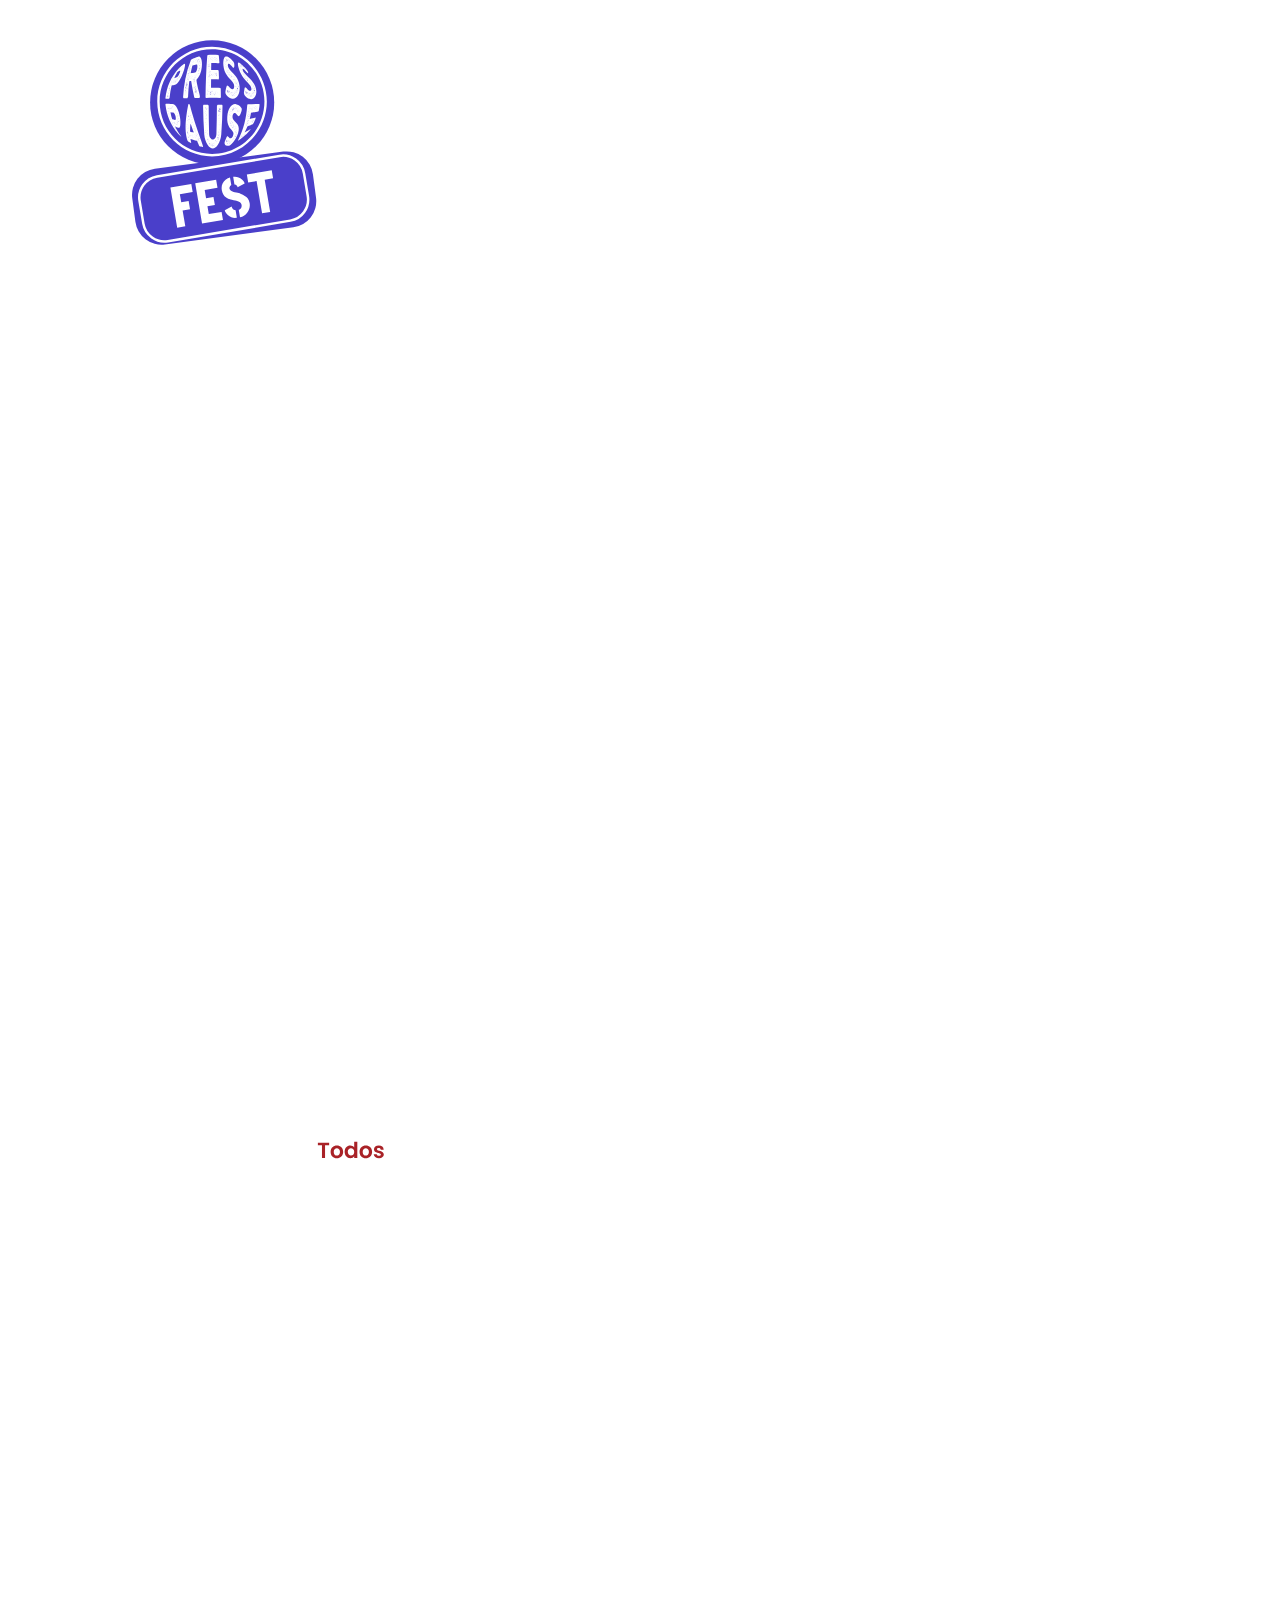
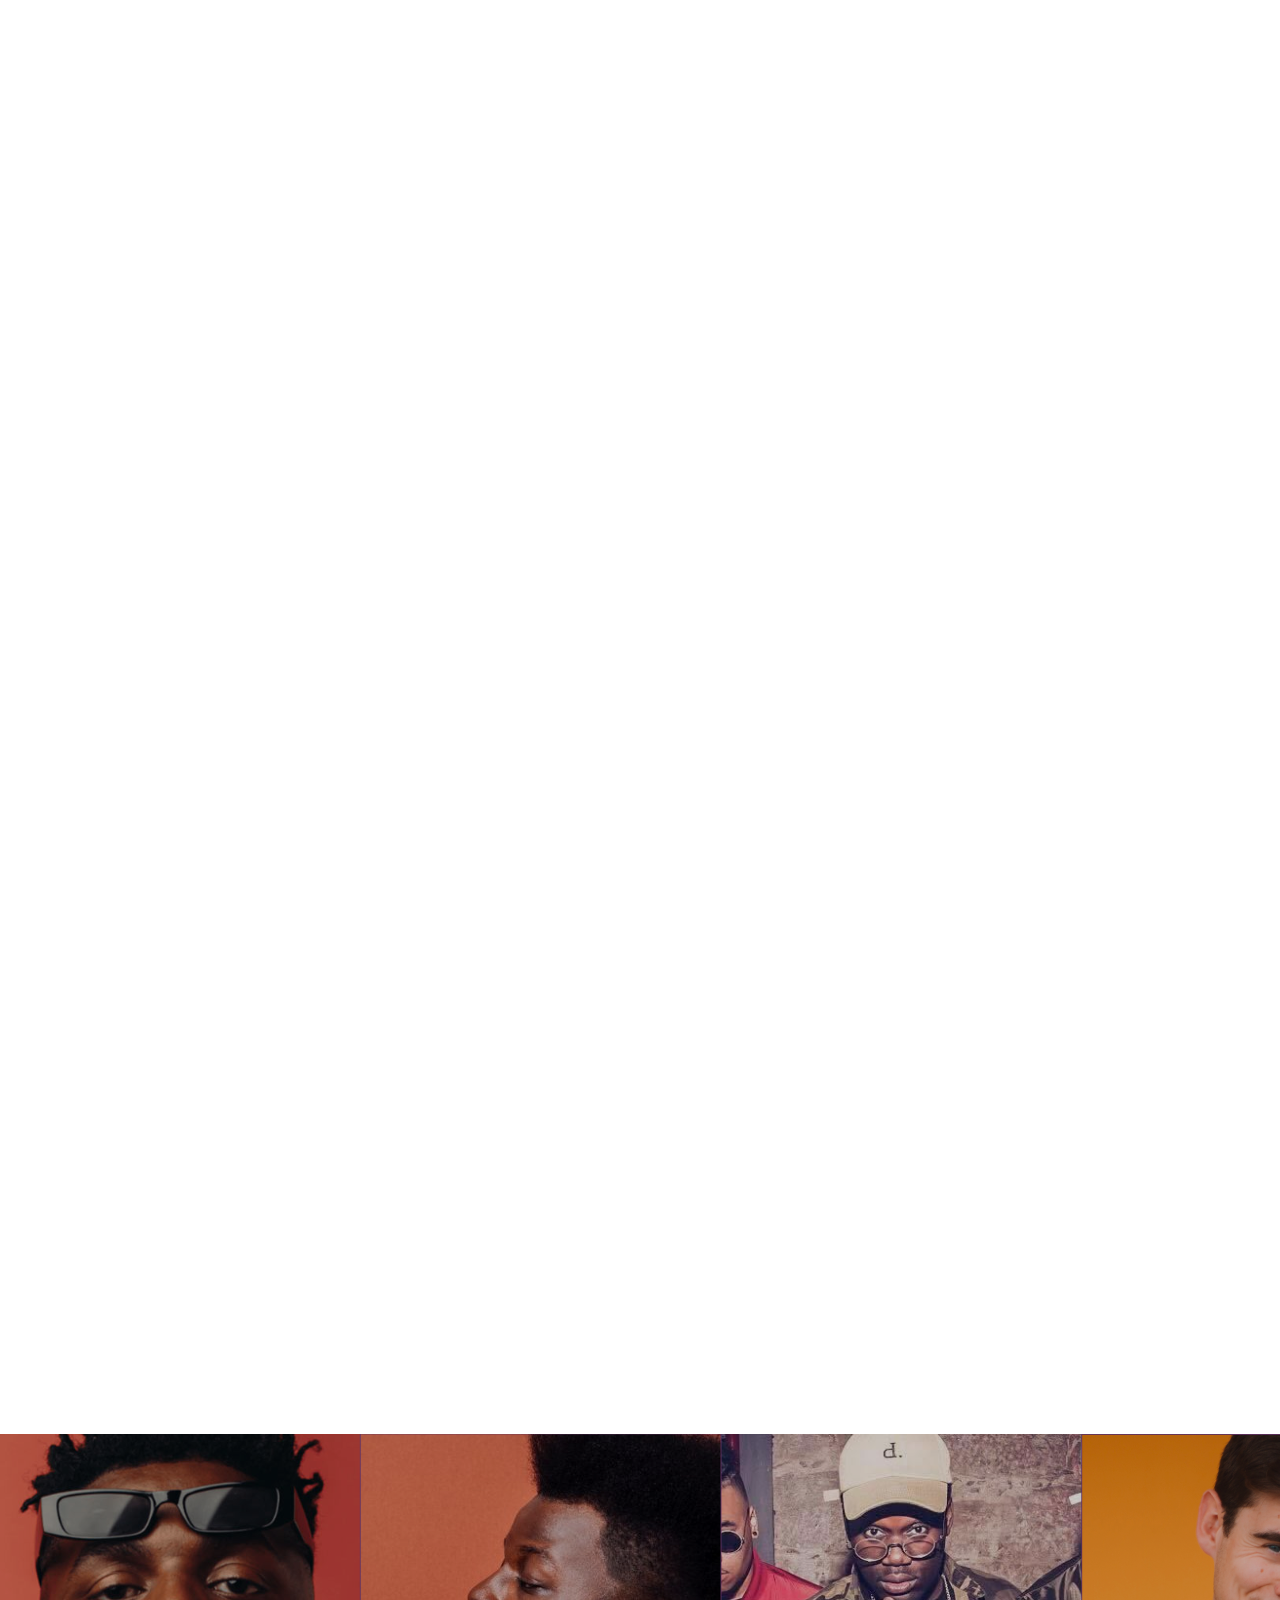
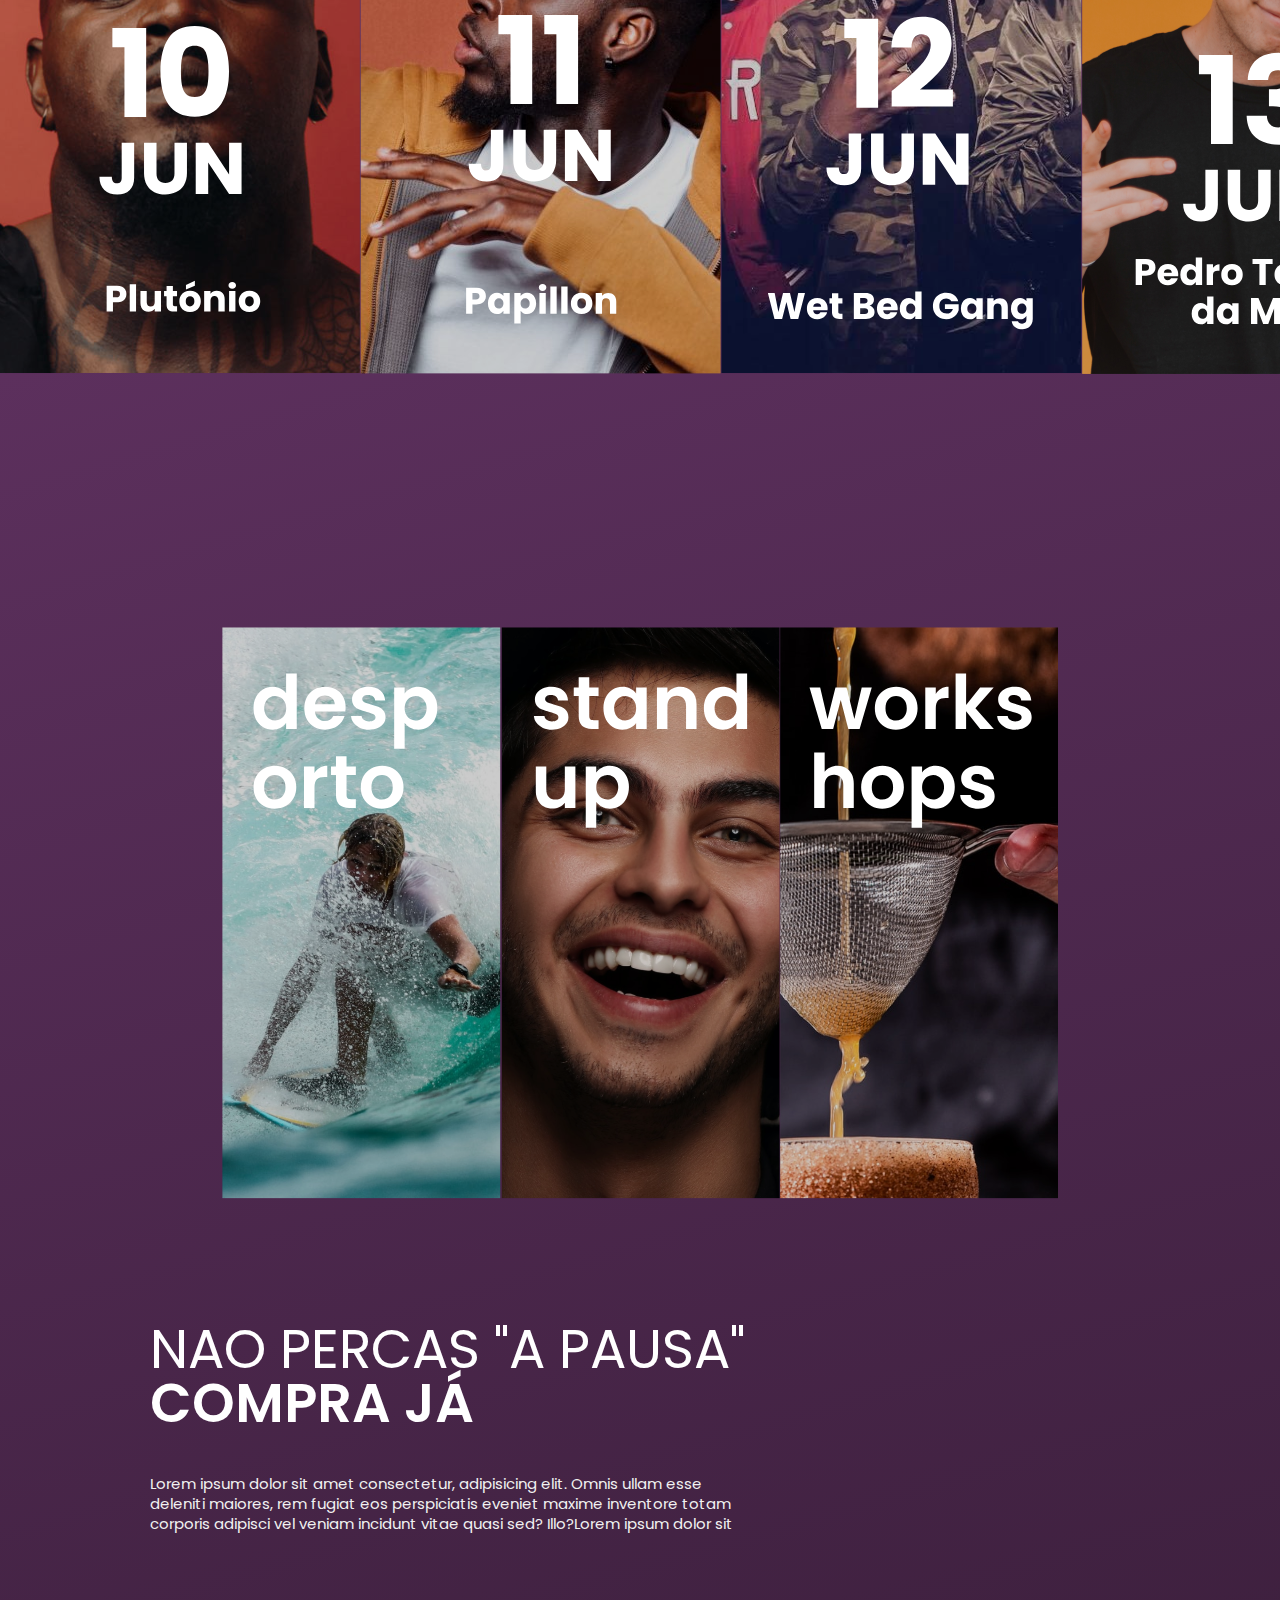
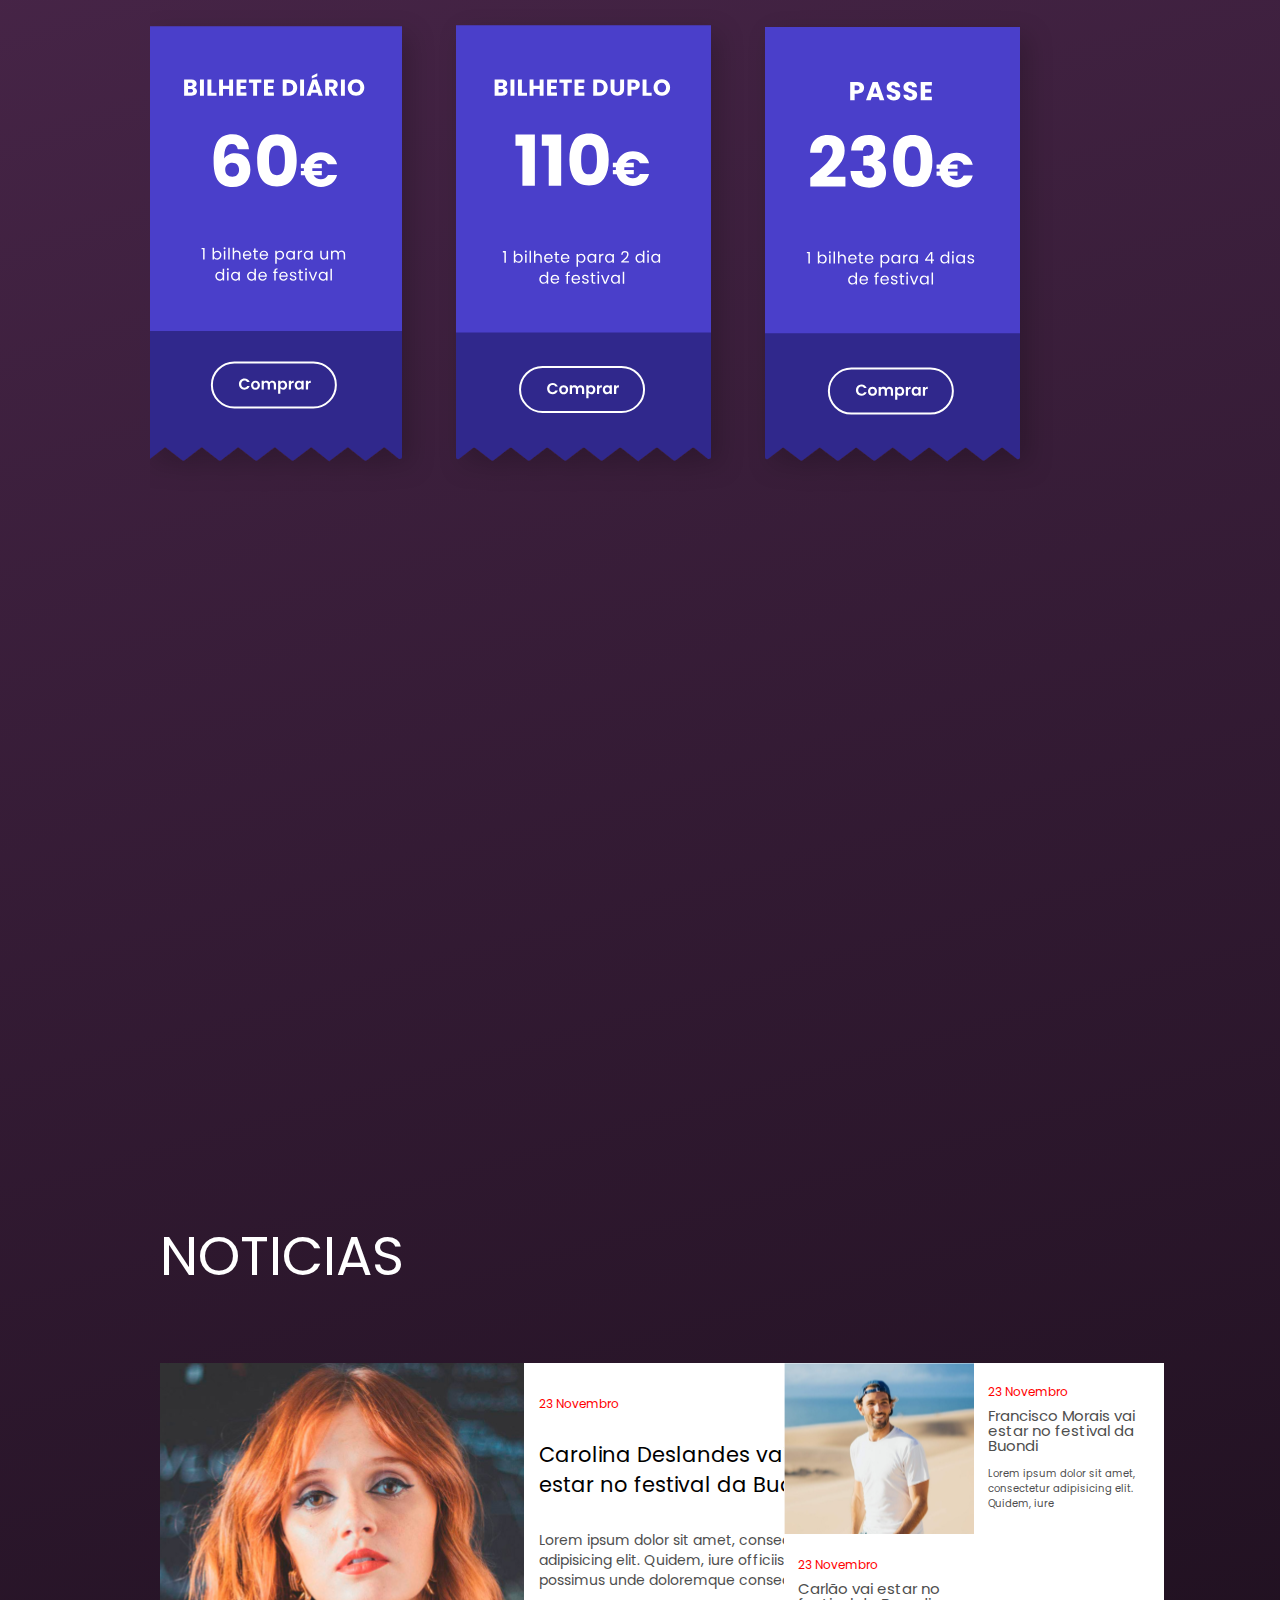
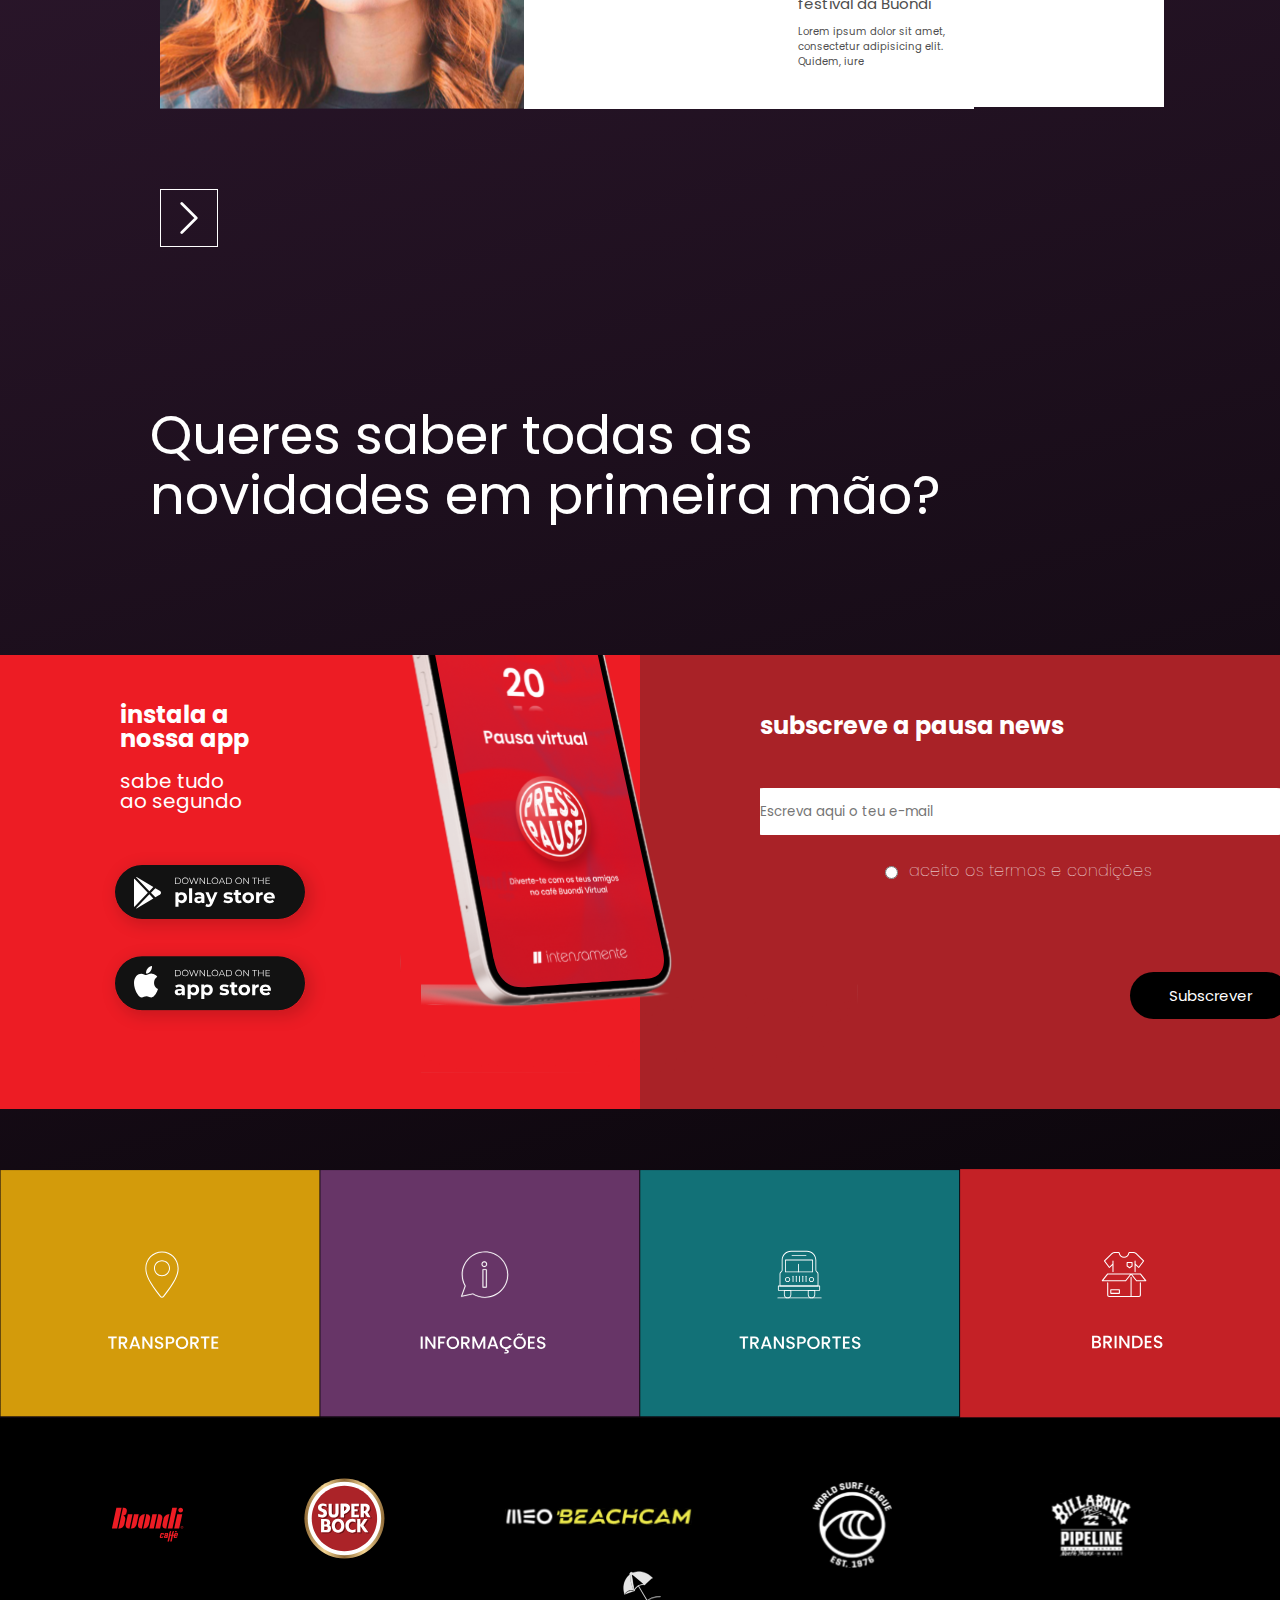
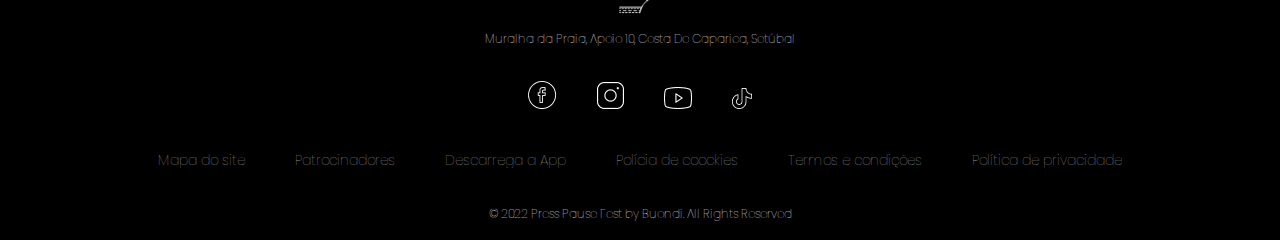
==== index.html @ 8b8517fc "teste bg espaço banner" ====
<!doctype html>
<html lang="pt">

<head>
	<meta charset="utf-8">
	<title>Buondi</title>
	<!--Generic meta-->
	<meta name="mobile-web-app-capable" content="yes">
	<meta name="viewport" content="width=device-width, initial-scale=1, initial-scale = 1.0, shrink-to-fit=no">
	<meta name="author" content="" />
	<meta name="description" content="" />
	<meta name="keywords" content="" />
	<meta name="robots" content="">
	<!--extra meta-->
	<meta name="google" content="notranslate" />
	<!--fb meta-->
	<meta property="og:title" content="" />
	<meta property="og:url" content="" />
	<meta property="og:description" content="" />
	<meta property="og:site_name" content="" />
	<meta property="og:image" content="" />
	<meta property="og:locale" content="pt_PT" />
	<meta property="og:type" content="website" />
	<!--twitter meta-->
	<meta name="twitter:card" content="">
	<meta name="twitter:url" content="">
	<meta name="twitter:title" content="">
	<meta namgulpe="twitter:description" content="">
	<meta name="twitter:image" content="">
	<!--Add to home screen icon-->
	<link href="images/system/apple-touch-icon.png" rel="apple-touch-icon" />
	<link href="images/system/apple-touch-icon-76x76.png" rel="apple-touch-icon" sizes="76x76" />
	<link href="images/system/apple-touch-icon-120x120.png" rel="apple-touch-icon" sizes="120x120" />
	<link href="images/system/apple-touch-icon-152x152.png" rel="apple-touch-icon" sizes="152x152" />
	<link href="images/system/apple-touch-icon-180x180.png" rel="apple-touch-icon" sizes="180x180" />
	<!--favicon-->
	<link rel="shortcut icon" href="/images/system/favicon.ico" />
	<link rel="icon" type="image/ico" href="/images/system/favicon.ico" />
	<!--Font-->
	<link href="https://fonts.googleapis.com/css2?family=Poppins:wght@100;400;700;900&display=swap" rel="stylesheet">
	<link rel="preconnect" href="https://fonts.googleapis.com">
	<link rel="preconnect" href="https://fonts.gstatic.com" crossorigin>
	<link href="https://fonts.googleapis.com/css2?family=Montserrat:wght@400;500&family=Nunito:wght@200;300&family=Poppins:wght@600;800&family=Reenie+Beanie&display=swap" rel="stylesheet">
	<link href="https://fonts.googleapis.com/icon?family=Material+Icons" rel="stylesheet">
	<link href="https://fonts.googleapis.com/css2?family=Material+Icons+Outlined" rel="stylesheet">

	<!--Links-->
	<link rel="stylesheet" href="https://cdn.jsdelivr.net/npm/slick-carousel@1.8.1/slick/slick.css">
	<link rel="stylesheet" href="SCSS/main.css">
</head>
<!--GA-->

<script>
	(function(i, s, o, g, r, a, m) {
		i['GoogleAnalyticsObject'] = r;
		i[r] = i[r] || function() {
			(i[r].q = i[r].q || []).push(arguments)
		}, i[r].l = 1 * new Date();
		a = s.createElement(o),
			m = s.getElementsByTagName(o)[0];
		a.async = 1;
		a.src = g;
		m.parentNode.insertBefore(a, m)
	})(window, document, 'script', 'https://www.google-analytics.com/analytics.js', 'ga');

	ga('create', 'UA-XXXXXXXX-X', 'auto');
	ga('send', 'pageview');
</script>

<body>
	<!--NAV-->
	<section class="bgHeaderLineUp">
		<nav class="menu">
			<div class="logoBuondi">
				<a href="#"><img src="/imagens/logo/logo.svg" alt=""></a>
			</div>
			<div class="menuPrincipal">
				<ul>
					<a href="#"><li>Cartaz</li></a>
					<a href="#"><li>Bilhetes</li></a>
					<a href="#"><li>Concurso</li></a>
					<a href="#"><li>Local</li></a>
					<a href="#"><li>Parceiros</li></a>
					<a href="#"><li><img src="/imagens/icons/ptIcon.svg" alt=""></li></a>
					<a href="#"><li><span class="material-icons-outlined">search</span></li></a>
				</ul>	
			</div>
			<div class="menuHamburguer">
					<a href="#" id="clicarParaAbrirMenu"><img src="/imagens/icons/menuHamburguer.svg" alt=""></a>
					<span id="abaMenuHamburguer" class="menuDisplayNone">
						<div class="listaDisplayNone">
							<ul>
								<li>Cartaz</li>
								<li>Bilhete</li>
								<li>Atividades</li>
								<li>Espaço</li>
								<li>Notícias</li>	
							</ul>
						</div>
							<div>
								<img src="/imagens/icons/ptIcon.svg" alt="">
							</div>
					</span>
			</div>

		</nav>

	<!--HERO-->
		<section class="bannerPrincipal">
			<div class="tituloEsociais">
				<div class="vertical">
					<span>
						<h1>JUNTA-TE À GRANDE PAUSA</h1>
					</span>
				</div>
				<div class="horizontal">
					<span class="sociaisHero">
						<a href="www.facebook.com"><img src="/imagens/icons/sociaisVertical/facebook.png" alt=""></a>
						<a href="www.instagram.com"><img src="/imagens/icons/sociaisVertical/instagram.png" alt=""></a>
						<a href="www.youtube.com"><img src="/imagens/icons/sociaisVertical/youtube.png" alt=""></a>
						<a href="www.tiktok.com"><img src="/imagens/icons/sociaisVertical/tiktok.png" alt=""></a>	
					</span>
					<span class="followUs">
						<p class="rotate">follow us</p>
					</span>
				</div>
			</div>
			<div class="botao">
				<span class="botaoHero">
					<a href="#" class="botaoBilhete">comprar bilhete</a>
				</span>
			</div>
			<div>
				<a href="#" class="botaoScroll"><img src="/imagens/icons/scrollHero.png" alt=""></a>
			</div>
		</section>
		

	<!--LINEUP-->

		<section class="lineUp">
			<div class="tituloLineUp">
				<h4>LINE UP</h4>
			</div>
			<div class="agendaLineUp">
				<div>
					<a href="#" class="todosMenor"><img src="/imagens/lineUp/todos.svg" alt=""></a>
					<div>
						<a href="#"><img src="/imagens/lineUp/todosMaior.svg" class="todosMaior" alt=""></a>
					</div>
				</div>
				<div class="soOsDias">
					<div>
						<a href="#" id="diaClicavel"><img src="/imagens/lineUp/dia10.svg" alt=""></a>
						<section id="idDia10" class="dia10">
							<div>
								<h4 class="tituloSobreFestival">SOBRE O FESTIVAL</h4>
								<div class="gridInfo">
									<span class="onde">
										<img src="/imagens/icons/localizacao.svg" alt="">
										<h6>ONDE</h6>
										<p>Lorem ipsum dolor sit amet consectetur adipisicing elit.</p>
									</span>
									<span class="quando">
										<img src="/imagens/icons/calendar.png" alt="">
										<h6>QUANDO</h6>
										<p>Lorem ipsum dolor sit amet consectetur adipisicing elit.</p>
									</span>
									<span class="artistas">
										<h4>25</h4>
										<h6>ARTISTAS</h6>
										<p>Lorem ipsum dolor sit amet consectetur adipisicing elit.</p>
									</span>
								</div>
							</div>
						</section>
					</div>
					<div>
						<a href="#"><img src="/imagens/lineUp/dia11.svg" alt=""></a>
					</div>
					<div>
						<a href="#"><img src="/imagens/lineUp/dia12.svg" alt=""></a>
					</div>
					<div>
						<a href="#"><img src="/imagens/lineUp/dia13.svg" alt=""></a>
					</div>
				</div>
				
				
			</div>
			<div class="listaDosArtistas">
				<div class="artistas" id="desporto">
					<h4>10 JUN - DESPORTO</h4>
					<h2>PLUTÔNIO</h2>
					<small>FREDERICO MORAIS</small>
				</div>
				<div class="artistas" id="musica">
					<h4>11 JUN - MUSICA</h4>
					<h2>PAPILLON</h2>
					<small>CARLÃO</small>
				</div>
				<div class="artistas" id="musica2">
					<h4>12 JUN - MUSICA</h4>
					<h2>WET BED GANG</h2>
					<small>DILLAZ</small>
				</div>
				<div class="artistas" id="humor">
					<h4>13 JUN - HUMOR</h4>
					<h2>PEDRO TEIXEIRA</h2>
					<H2>DA MOTA</H2>
					<small>PIRUKA</small>
				</div>
			</div>
		</section>
	</section>
	<div class="bgDoMeio">
	</div>
	<section class="bgDegrade">
	<!--CALENDARIO-->
		<section class="calendario">
			<div class="bannerDatas">
				<span><a href="#"><img src="/imagens/calendario/10.svg" alt=""></a></span>
				<span><a href="#"><img src="/imagens/calendario/11.svg" alt=""></a></span>
				<span><a href="#"><img src="/imagens/calendario/12.svg" alt=""></a></span>
				<span><a href="#"><img src="/imagens/calendario/13.svg" alt=""></a></span>
			</div>
		</section>
	<!--AGENDA-->
		<section class="agenda">
			<div class="concertos" id="aumentarDiv">
				<a href="#" class="verConcertos"><img src="/imagens/agenda/concertos.svg" alt="" onmouseover="aumenta(this)" onmouseout="diminui(this)"></a>
			</div>
			<div class="eventos" id="aumentarDiv">
				<a href="#" class="verEventos"><img src="/imagens/agenda/desporto.svg" alt="" onmouseover="aumenta(this)" onmouseout="diminui(this)"></a>
			</div>
			<div class="standUp" id="aumentarDiv">
				<a href="#" class="verStandUp"><img src="/imagens/agenda/standUp.svg" alt="" onmouseover="aumenta(this)" onmouseout="diminui(this)"></a>
			</div>
			<div class="workshops" id="aumentarDiv">
				<a href="#" class="verWorkshops"><img src="/imagens/agenda/works.svg" alt="" onmouseover="aumenta(this)" onmouseout="diminui(this)"></a>
			</div>
		</section>

	<!--VALORES-->
		<section class="valores">
			<h3>NAO PERCAS "A PAUSA"</h3>
			<h3 class="h3Bold">COMPRA JÁ</h3>
			<p>Lorem ipsum dolor sit amet consectetur, adipisicing elit. Omnis ullam esse deleniti maiores, rem fugiat eos perspiciatis eveniet maxime inventore totam corporis adipisci vel veniam incidunt vitae quasi sed? Illo?Lorem ipsum dolor sit</p>
			<div class="cartazesValores">
				<a href="#"><img src="/imagens/valores/bilhete_diario.svg" alt=""></a>
				<a href="#"><img src="/imagens/valores/bilhete_duplo.svg" alt=""></a>
				<a href="#"><img src="/imagens/valores/passe.svg" alt=""></a>
			</div>
			<div class="cartazesSlick">
				<div><a href="#"><img src="/imagens/valores/bilhete_diario.svg" alt=""></a></div>
				<div><a href="#"><img src="/imagens/valores/bilhete_duplo.svg" alt=""></a></div>
				<div><a href="#"><img src="/imagens/valores/passe.svg" alt=""></a></div>
			</div>
		</section>

	<!--ESPACO/BANNER-->
	
		<section class="bannerEspaco">
			<div class="bannerPre"></div>
			<div class="bannerCon"></div>
		</section> 


	<!--NOTICIAS-->
		<article>
			<div>
				<h3>NOTICIAS</h3>
			</div>
			<div class="artGrid">
				<span class="quadrado1"></span>
				<span class="quadrado2">
					<h5>23 Novembro</h5>
					<h4>Carolina Deslandes vai estar no festival da Buondi</h4>
					<p>Lorem ipsum dolor sit amet, consectetur adipisicing elit. Quidem, iure officiis possimus unde doloremque consequatur </p>
				</span>
				<span class="quadrado3">
					<div class="imagem"></div>
					<div class="txt">
						<h5>23 Novembro</h5>
						<h4>Francisco Morais vai estar no festival da Buondi</h4>
						<p>Lorem ipsum dolor sit amet, consectetur adipisicing elit.<br> Quidem, iure</p>
					</div>
					<div class="txt">
						<h5>23 Novembro</h5>
						<h4>Carlão vai estar no festival da Buondi</h4>
						<p>Lorem ipsum dolor sit amet, consectetur adipisicing elit.<br> Quidem, iure</p>
					</div>
					<div class="imagem2"></div>
				</span>
			</div>
			<nav class="dirEsq">
				<div>
					<a href="#"><img src="/imagens/icons/arrow.svg" alt=""></a>
				</div>
			</nav>
		</article>

	<!--NOVIDADES-->
		<section class="novidade">
			<h3>Queres saber todas as <br>novidades em primeira mão?</h3>
			<div class="bannerDuploNovidades">
				<div class="bannerIphone">
					<small>instala a<br> nossa app</small>
					<p>sabe tudo<br>ao segundo</p>
					<div class="store">
						<a href="#"><img src="/imagens/novidades/Group 94.svg" alt=""></a>
						<a href="#"><img src="/imagens/novidades/Group 95.svg" alt=""></a>
					</div>
				</div>
				<span class="imgIphone">
					<img src="/imagens/novidades/iPhone-13.svg" class="iphone" alt="">
				</span>
				<div class="bannerNewsletter">
					<h6>subscreve a pausa news</h6>
					<form action="">
						<div>
							<input type="text" class="paraEmail" placeholder="Escreva aqui o teu e-mail">
						</div>
						<div class="inputCondicoes">
							<input type="radio" id="condicoes" class="buttonAceito">
							<label for="condicoes"><small>aceito os termos e condições</small></label>
						</div>	
					</form>
					<div class="enviar">
						<a href="#" class="botaoEnviar">Subscrever</a>
					</div>
				</div>
			</div>
		</section>

	<!--BANNER COLORIDO-->
		<section class="bannerColorido">
			<div>
				<img src="/imagens/bannerColorido/Group 3234.svg" alt=""></img>
				<img src="/imagens/bannerColorido/Group 3235.svg" alt=""></img>
				<img src="/imagens/bannerColorido/Group 3236.svg" alt=""></img>
				<img src="/imagens/bannerColorido/Group 3237.svg" alt=""></img>
			</div>
		</section>
	
	<!--FOTTER-->
		<footer>
			<div class="footerGrid">
				<div class="patrocinadores">
					<img src="/imagens/patrocinios/patrocinadores.svg" alt="">
				</div>
				<div class="costaDeCaparica">
					<img src="/imagens/patrocinios/guardaSol.svg" alt="">
				</div>
				<div class="endPraia">
					<p>Muralha da Praia, Apoio 10, Costa De Caparica, Setúbal</p>
				</div>
				<div class="sociaisFooter">
					<a href="www.facebook.com"><img src="/imagens/icons/sociaisVertical/facebook.png" alt=""></a>
					<a href="www.instagram.com"><img src="/imagens/icons/sociaisVertical/instagram.png" alt=""></a>
					<a href="www.youtube.com"><img src="/imagens/icons/sociaisVertical/youtube.png" alt=""></a>
					<a href="www.tiktok.com"><img src="/imagens/icons/sociaisVertical/tiktok.png" alt=""></a>	
				</div>
				<div class="listaFooter">
					<nav>
						<ul>
							<a href="#"><li>Mapa do site</li></a>
							<a href="#"><li>Patrocinadores</li></a>
							<a href="#"><li>Descarrega a App</li></a>
							<a href="#"><li>Polícia de coockies</li></a>
							<a href="#"><li>Termos e condições</li></a>
							<a href="#"><li>Política de privacidade</li></a>
						</ul>
					</nav>
				</div>
			</div>
			<p>© 2022 Press Pause Fest by Buondi. All Rights Reserved</p>
		</footer>
	</section>
<script src="jQuery/jquery-3.6.0.js"></script>
<script src="https://cdn.jsdelivr.net/npm/slick-carousel@1.8.1/slick/slick.min.js"></script>
<script src="main.js"></script>
</body>

</html>
---- SCSS/main.css ----
@charset "UTF-8";
/* http://meyerweb.com/eric/tools/css/reset/ 
   v2.0 | 20110126
   License: none (public domain)
*/
html, body, div, span, applet, object, iframe,
h1, h2, h3, h4, h5, h6, p, blockquote, pre,
a, abbr, acronym, address, big, cite, code,
del, dfn, em, img, ins, kbd, q, s, samp,
small, strike, strong, sub, sup, tt, var,
b, u, i, center,
dl, dt, dd, ol, ul, li,
fieldset, form, label, legend,
table, caption, tbody, tfoot, thead, tr, th, td,
article, aside, canvas, details, embed,
figure, figcaption, footer, header, hgroup,
menu, nav, output, ruby, section, summary,
time, mark, audio, video {
  margin: 0;
  padding: 0;
  border: 0;
  font-size: 100%;
  font: inherit;
  vertical-align: baseline;
}

/* HTML5 display-role reset for older browsers */
article, aside, details, figcaption, figure,
footer, header, hgroup, menu, nav, section {
  display: block;
}

body {
  line-height: 1;
}

ol, ul {
  list-style: none;
}

blockquote, q {
  quotes: none;
}

blockquote:before, blockquote:after,
q:before, q:after {
  content: '';
  content: none;
}

table {
  border-collapse: collapse;
  border-spacing: 0;
}

input {
  padding: 0;
}

.bgDegrade {
  background: #663567;
  background: linear-gradient(164deg, #663567 0%, black 100%);
  overflow: hidden;
}

.bgHeaderLineUp {
  background-image: url(/imagens/BG/bgPrincipal.svg);
  background-position: center;
  background-size: cover;
  background-attachment: fixed;
  position: relative;
}

@media screen and (max-width: 400px) {
  .bgHeaderLineUp {
    background-size: cover;
    background-repeat: no-repeat;
    background-position: center;
    overflow: auto;
  }
}

/*
.bgDoMeio{
    height: 100px;
    background: rgb(102,53,103);
    background: linear-gradient(0deg, rgb(103, 53, 104) 1%, rgb(204, 46, 52) 94%);
    margin-top: -15px;
    
    
}
*/
.menu {
  display: -webkit-box;
  display: -ms-flexbox;
  display: flex;
  -webkit-box-pack: justify;
      -ms-flex-pack: justify;
          justify-content: space-between;
  padding: 40px 120px 40px 120px;
  max-width: 100%;
  height: 100%;
  overflow: hidden;
}

@media screen and (max-width: 400px) {
  .menu {
    overflow: hidden;
    display: -ms-grid;
    display: grid;
    -ms-grid-columns: 1fr 1fr;
        grid-template-columns: 1fr 1fr;
    padding: 32px 0 0 24px;
    grid-gap: 160px;
  }
}

@media screen and (max-width: 400px) {
  .menu .logoBuondi a img {
    width: 75%;
  }
}

.menu .menuPrincipal {
  display: -webkit-box;
  display: -ms-flexbox;
  display: flex;
  -webkit-box-align: stretch;
      -ms-flex-align: stretch;
          align-items: stretch;
  overflow: hidden;
}

@media screen and (max-width: 400px) {
  .menu .menuPrincipal {
    display: none;
    overflow: hidden;
  }
}

.menu .menuPrincipal ul {
  display: -webkit-box;
  display: -ms-flexbox;
  display: flex;
  -webkit-box-align: center;
      -ms-flex-align: center;
          align-items: center;
  height: 50px;
  gap: 40px;
  margin-left: 20px;
  overflow: hidden;
}

.menu .menuPrincipal ul a {
  text-decoration: none;
}

.menu .menuPrincipal ul a img {
  width: 44.57px;
  height: 44.57px;
}

.menu .menuPrincipal ul a li {
  font-family: "Poppins", sans-serif;
  font-weight: 600;
  font-size: 17px;
  letter-spacing: 02px;
  color: white;
  list-style: none;
}

.menu .menuPrincipal span {
  color: white;
  width: 25.68px;
  height: 25.68px;
  vertical-align: middle;
}

@media screen and (max-width: 400px) {
  .menu .menuHamburguer {
    display: block;
    overflow: hidden;
  }
}

@media screen and (min-width: 401px) {
  .menu .menuHamburguer {
    display: none;
  }
}

.menu .menuHamburguer .menuDisplayNone {
  display: none;
  width: 375px;
  height: 697px;
  overflow: hidden;
}

.listaDisplayNone {
  overflow: hidden;
  font-size: 20px;
  color: white;
  font-family: "Poppins", sans-serif;
  line-height: 30px;
}

.listaDisplayNone ul {
  display: -webkit-box;
  display: -ms-flexbox;
  display: flex;
  -ms-flex-wrap: wrap;
      flex-wrap: wrap;
}

.listaDisplayNone div div img {
  padding: 20px;
}

.bannerPrincipal .tituloEsociais {
  max-width: 100%;
  height: 100%;
  display: -ms-grid;
  display: grid;
  -ms-grid-columns: 95% 3%;
      grid-template-columns: 95% 3%;
  place-items: center;
  overflow: hidden;
}

@media screen and (max-width: 400px) {
  .bannerPrincipal .tituloEsociais {
    display: -webkit-box;
    display: -ms-flexbox;
    display: flex;
    -webkit-box-pack: start;
        -ms-flex-pack: start;
            justify-content: flex-start;
    -webkit-box-align: center;
        -ms-flex-align: center;
            align-items: center;
    width: 100%;
  }
}

.bannerPrincipal .tituloEsociais .vertical {
  margin: 80px 310px 0px 160px;
  max-width: 100%;
}

@media screen and (max-width: 400px) {
  .bannerPrincipal .tituloEsociais .vertical {
    max-width: 100%;
    margin: 40px 40px 40px 40px;
  }
}

.bannerPrincipal .tituloEsociais .vertical span {
  width: 100%;
  margin: auto;
}

.bannerPrincipal .tituloEsociais .vertical span h1 {
  font-size: 87px;
  font-family: "Poppins", sans-serif;
  font-weight: 800;
  line-height: 139px;
  color: #ffffff;
  margin-top: 38px;
}

@media screen and (max-width: 400px) {
  .bannerPrincipal .tituloEsociais .vertical span h1 {
    font-size: 48px;
    text-align: center;
    line-height: 60px;
  }
}

.bannerPrincipal .tituloEsociais .horizontal {
  display: -webkit-box;
  display: -ms-flexbox;
  display: flex;
  -ms-flex-wrap: wrap;
      flex-wrap: wrap;
}

@media screen and (max-width: 400px) {
  .bannerPrincipal .tituloEsociais .horizontal {
    display: none;
  }
}

.bannerPrincipal .tituloEsociais .horizontal .sociaisHero a img {
  padding-bottom: 20px;
}

.bannerPrincipal .tituloEsociais .followUs {
  max-width: 100%;
}

.bannerPrincipal .tituloEsociais .followUs .rotate {
  -webkit-transform: rotate(-90deg);
          transform: rotate(-90deg);
  font-family: "Poppins", sans-serif;
  color: white;
  font-size: 15px;
  line-height: 20px;
}

.botao {
  display: -webkit-box;
  display: -ms-flexbox;
  display: flex;
  -ms-flex-wrap: nowrap;
      flex-wrap: nowrap;
  -webkit-box-pack: center;
      -ms-flex-pack: center;
          justify-content: center;
}

.botao .botaoBilhete {
  display: -ms-grid;
  display: grid;
  place-items: center;
  width: 228px;
  height: 47px;
  border-radius: 41px;
  font-family: "Poppins", sans-serif;
  font-weight: medium;
  line-height: 15px;
  border: 2px solid #ffffff;
  text-decoration: none;
  color: #ffffff;
  margin-bottom: 70px;
}

.botaoScroll {
  display: -ms-grid;
  display: grid;
  place-items: center;
  margin-bottom: 100px;
}

.lineUp {
  height: 100%;
  width: 100%;
  display: -ms-grid;
  display: grid;
  place-items: center;
  overflow: hidden;
  margin-bottom: 150px;
}

@media screen and (max-width: 400px) {
  .lineUp {
    width: 100%;
    display: -ms-grid;
    display: grid;
    -ms-grid-columns: 1fr;
        grid-template-columns: 1fr;
    place-items: center;
    overflow: hidden;
  }
}

.lineUp .tituloLineUp {
  height: 100%;
}

.lineUp .tituloLineUp h4 {
  font-size: 42px;
  font-family: "Poppins", sans-serif;
  line-height: 50%;
  color: #ffffff;
  padding: 40px;
}

@media screen and (max-width: 400px) {
  .lineUp .tituloLineUp h4 {
    font-size: 42px;
  }
}

.lineUp .agendaLineUp {
  display: -webkit-box;
  display: -ms-flexbox;
  display: flex;
  gap: 26px;
  text-align: center;
}

@media screen and (max-width: 400px) {
  .lineUp .agendaLineUp {
    display: -ms-grid;
    display: grid;
    -ms-grid-columns: 1fr;
        grid-template-columns: 1fr;
    overflow: hidden;
  }
  .lineUp .agendaLineUp .todosMenor {
    display: none;
  }
  .lineUp .agendaLineUp .todosMaior {
    display: block;
    margin: auto;
  }
}

.lineUp .agendaLineUp .soOsDias {
  display: -webkit-box;
  display: -ms-flexbox;
  display: flex;
  gap: 40px;
}

@media screen and (max-width: 400px) {
  .lineUp .agendaLineUp .soOsDias {
    display: -webkit-box;
    display: -ms-flexbox;
    display: flex;
    -ms-flex-wrap: wrap;
        flex-wrap: wrap;
    -webkit-box-pack: center;
        -ms-flex-pack: center;
            justify-content: center;
    gap: 40px;
    width: 100%;
    overflow: hidden;
  }
}

.lineUp .listaDosArtistas {
  height: 100%;
  width: 100%;
}

@media screen and (max-width: 400px) {
  .lineUp .listaDosArtistas {
    max-width: 100%;
    display: -webkit-box;
    display: -ms-flexbox;
    display: flex;
    -ms-flex-wrap: wrap;
        flex-wrap: wrap;
    -webkit-box-pack: center;
        -ms-flex-pack: center;
            justify-content: center;
    -webkit-box-align: center;
        -ms-flex-align: center;
            align-items: center;
  }
}

@media screen and (max-width: 400px) {
  .lineUp .listaDosArtistas #desporto h4 {
    font-size: 32px;
  }
}

@media screen and (max-width: 400px) {
  .lineUp .listaDosArtistas #desporto small {
    font-size: 40px;
  }
}

@media screen and (max-width: 400px) {
  .lineUp .listaDosArtistas #musica2 h4 {
    font-size: 32px;
  }
}

@media screen and (max-width: 400px) {
  .lineUp .listaDosArtistas #musica2 small {
    font-size: 40px;
  }
}

.lineUp .listaDosArtistas .artistas {
  position: relative;
  width: 100%;
  overflow: hidden;
  display: -ms-grid;
  display: grid;
  place-items: center;
  font-family: "Poppins", sans-serif;
  color: #ffffff;
  padding: 150px 0 15px 0;
  opacity: 0;
  -webkit-transform: translate3d(0, -100px, 0);
          transform: translate3d(0, -100px, 0);
  -webkit-transition: .8s;
  transition: .8s;
}

@media screen and (max-width: 400px) {
  .lineUp .listaDosArtistas .artistas {
    width: 100%;
    display: -ms-grid;
    display: grid;
    place-items: center;
  }
}

.lineUp .listaDosArtistas .artistas h4 {
  font-size: 48px;
  padding-bottom: 30px;
}

.lineUp .listaDosArtistas .artistas h2 {
  font-size: 87px;
  font-weight: 800;
}

@media screen and (max-width: 400px) {
  .lineUp .listaDosArtistas .artistas h2 {
    font-size: 43px;
  }
}

.lineUp .listaDosArtistas .artistas small {
  font-size: 67px;
}

.dia10 {
  display: none;
}

.mostrarDia10 {
  display: -webkit-box;
  display: -ms-flexbox;
  display: flex;
}

.todosMaior {
  display: none;
}

.artistaStart {
  opacity: 1 !important;
  -webkit-transform: translate3d(0, 0, 0) !important;
          transform: translate3d(0, 0, 0) !important;
}

.calendario {
  max-width: 100%;
  display: -webkit-box;
  display: -ms-flexbox;
  display: flex;
  -ms-flex-wrap: wrap;
      flex-wrap: wrap;
  -webkit-box-pack: center;
      -ms-flex-pack: center;
          justify-content: center;
  overflow: hidden;
  margin-bottom: 250px;
}

@media screen and (max-width: 400px) {
  .calendario span:nth-child(even) {
    margin-top: 0;
  }
}

@media screen and (max-width: 400px) {
  .calendario {
    overflow: hidden;
    margin-bottom: 90px;
    gap: -5px;
  }
  .calendario span:nth-child(2) {
    margin-top: 75px;
  }
  .calendario span:nth-child(3) {
    margin-top: -75px;
  }
}

.calendario .bannerDatas {
  max-width: 100%;
  display: -webkit-box;
  display: -ms-flexbox;
  display: flex;
  overflow: hidden;
}

@media screen and (max-width: 400px) {
  .calendario .bannerDatas {
    display: -ms-grid;
    display: grid;
    -ms-grid-columns: 50% 50%;
        grid-template-columns: 50% 50%;
    width: 100%;
    overflow: hidden;
  }
}

.calendario .bannerDatas span a img {
  margin: 0;
}

@media screen and (max-width: 400px) {
  .calendario .bannerDatas span a img {
    width: 100%;
  }
}

.agenda {
  max-width: 100%;
  display: -webkit-box;
  display: -ms-flexbox;
  display: flex;
  -webkit-box-pack: center;
      -ms-flex-pack: center;
          justify-content: center;
  margin-bottom: 120px;
  overflow: hidden;
}

@media screen and (max-width: 400px) {
  .agenda {
    max-width: 100%;
    display: -webkit-box;
    display: -ms-flexbox;
    display: flex;
    overflow: hidden;
    margin-bottom: 20px;
  }
}

@media screen and (max-width: 400px) {
  .agenda div {
    display: -webkit-inline-box;
    display: -ms-inline-flexbox;
    display: inline-flex;
    overflow: hidden;
  }
}

@media screen and (max-width: 400px) {
  .agenda div a img {
    width: 100%;
    display: -ms-grid;
    display: grid;
    -ms-grid-columns: 1fr;
        grid-template-columns: 1fr;
    place-items: center;
    overflow: hidden;
  }
}

.agenda .aumentarDiv {
  margin: 0;
}

.bannerEspaco {
  display: -webkit-box;
  display: -ms-flexbox;
  display: flex;
  -webkit-box-pack: space-evenly;
      -ms-flex-pack: space-evenly;
          justify-content: space-evenly;
  gap: 10px;
  width: 100%;
  overflow: hidden;
  margin-top: 200px;
}

@media screen and (max-width: 400px) {
  .bannerEspaco {
    margin-top: 300px;
    width: 100%;
    display: initial;
    -ms-flex-wrap: wrap;
        flex-wrap: wrap;
    overflow: hidden;
  }
}

.bannerEspaco .bannerPre {
  width: 100%;
  height: 450px;
  background-image: url(/imagens/BG/bgPrincipal.svg);
  background-size: 100% auto;
}

@media screen and (max-width: 400px) {
  .bannerEspaco .bannerPre {
    height: 250px;
  }
}

.bannerEspaco .bannerCon {
  width: 100%;
  height: 450px;
  background-image: url(/imagens/espaço/presspause.svg);
  background-size: 100% auto;
}

@media screen and (max-width: 400px) {
  .bannerEspaco .bannerCon {
    height: 250px;
  }
}

.valores {
  margin: 0 0 0px 150px;
  overflow: hidden;
}

@media screen and (max-width: 400px) {
  .valores {
    display: -webkit-box;
    display: -ms-flexbox;
    display: flex;
    -ms-flex-wrap: wrap;
        flex-wrap: wrap;
    margin: auto;
    padding: 18px;
    overflow: hidden;
    margin-bottom: 100px;
  }
}

.valores h3 {
  font-size: 54px;
  font-family: "Poppins", sans-serif;
  color: white;
}

@media screen and (max-width: 400px) {
  .valores h3 {
    font-size: 39px;
  }
}

.valores .h3Bold {
  font-weight: 600;
}

.valores p {
  margin: 44px 0 75px 0;
  font-family: "Poppins", sans-serif;
  color: #f1f1f1;
  font-size: 15px;
  line-height: 20px;
  max-width: 600px;
}

@media screen and (max-width: 400px) {
  .valores p {
    font-size: 13px;
  }
}

.valores .cartazesValores {
  margin-left: -20px;
}

@media screen and (max-width: 400px) {
  .valores .cartazesValores {
    display: none;
  }
}

@media screen and (min-width: 401px) {
  .valores .cartazesSlick {
    display: none;
  }
}

.slick-prev.slick-arrow {
  display: none;
}

.slick-next.slick-arrow {
  display: none;
}

article {
  overflow: hidden;
}

article div h3 {
  font-size: 54px;
  color: white;
  font-family: "Poppins", sans-serif;
  margin-top: 80px;
  margin-left: 160px;
}

@media screen and (max-width: 400px) {
  article div h3 {
    margin-left: 15px;
    font-size: 39px;
  }
}

article .artGrid {
  display: -ms-grid;
  display: grid;
  -ms-grid-columns: 35% 25% 30%;
      grid-template-columns: 35% 25% 30%;
  padding: 80px;
  margin-left: 80px;
  overflow: hidden;
}

@media screen and (max-width: 400px) {
  article .artGrid {
    display: -ms-grid;
    display: grid;
    -ms-grid-columns: 1fr;
        grid-template-columns: 1fr;
    margin: 0 0 40px 0;
    padding: 10px;
    overflow: hidden;
  }
}

article .artGrid .quadrado1 {
  height: 346px;
  width: 380px;
  overflow: hidden;
  background-image: url(/imagens/noticias/quadrado1.svg);
  background-position: center;
}

article .artGrid .quadrado2 {
  background-color: white;
  padding: 35px 60px 0 15px;
  width: 305px;
}

@media screen and (max-width: 400px) {
  article .artGrid .quadrado2 {
    width: 100%;
    height: 100%;
    padding: 0;
  }
}

article .artGrid .quadrado2 h5 {
  color: red;
  font-family: "Poppins", sans-serif;
  font-size: 12px;
}

@media screen and (max-width: 400px) {
  article .artGrid .quadrado2 h5 {
    padding: 20px;
  }
}

article .artGrid .quadrado2 h4 {
  font-size: 21px;
  font-family: "Poppins", sans-serif;
  line-height: 30px;
  margin-top: 30px;
  font-weight: 400px;
}

@media screen and (max-width: 400px) {
  article .artGrid .quadrado2 h4 {
    padding: 20px;
    margin-top: 0;
  }
}

article .artGrid .quadrado2 p {
  font-family: "Poppins", sans-serif;
  font-size: 14px;
  color: #4e4e4e;
  line-height: 20px;
  margin-top: 30px;
}

@media screen and (max-width: 400px) {
  article .artGrid .quadrado2 p {
    margin-bottom: 20px;
    margin-top: 0px;
    padding: 20px;
  }
}

article .artGrid .quadrado3 {
  display: -ms-grid;
  display: grid;
  -ms-grid-columns: 1fr 1fr;
      grid-template-columns: 1fr 1fr;
  width: 300px;
  height: 300px;
  background-color: white;
  margin-bottom: 40px;
}

article .artGrid .quadrado3 .imagem {
  width: 190px;
  height: 171px;
  background-image: url(/imagens/noticias/quadrado2.svg);
  background-color: white;
}

article .artGrid .quadrado3 .imagem2 {
  background-image: url(/imagens/noticias/quadrado3.svg);
  width: 190px;
  height: 171px;
  background-color: white;
}

article .artGrid .quadrado3 .txt {
  width: 190px;
  height: 173px;
  margin-right: -14px;
  background-color: white;
}

@media screen and (max-width: 400px) {
  article .artGrid .quadrado3 .txt {
    margin: 0;
    height: auto;
  }
}

article .artGrid .quadrado3 .txt h5 {
  color: red;
  font-family: "Poppins", sans-serif;
  font-size: 12px;
  margin-top: 23px;
  margin-left: 14px;
}

article .artGrid .quadrado3 .txt h4 {
  font-family: "Poppins", sans-serif;
  font-size: 15px;
  color: #4e4e4e;
  margin-top: 10px;
  margin-left: 14px;
}

article .artGrid .quadrado3 .txt p {
  font-family: "Poppins", sans-serif;
  font-size: 10px;
  color: #4e4e4e;
  margin-top: 13px;
  line-height: 15px;
  margin-left: 14px;
}

article .dirEsq {
  display: -webkit-box;
  display: -ms-flexbox;
  display: flex;
  -ms-flex-wrap: wrap;
      flex-wrap: wrap;
  gap: 20px;
  margin-left: 160px;
  margin-bottom: 80px;
}

@media screen and (max-width: 400px) {
  article .dirEsq {
    margin: 35px 0 40px 12px;
  }
}

.novidade {
  overflow: hidden;
}

@media screen and (max-width: 400px) {
  .novidade {
    overflow: hidden;
    width: 100%;
  }
}

.novidade h3 {
  font-size: 54px;
  font-family: "Poppins", sans-serif;
  padding: 75px 0 0 150px;
  line-height: 60px;
  margin-bottom: 130px;
  color: white;
  overflow: hidden;
}

@media screen and (max-width: 400px) {
  .novidade h3 {
    font-size: 46px;
    padding: 20px;
    overflow: hidden;
    margin-bottom: 40px;
  }
}

.novidade .bannerDuploNovidades {
  display: -ms-grid;
  display: grid;
  -ms-grid-columns: 50% 50%;
      grid-template-columns: 50% 50%;
  margin-bottom: 60px;
  height: 454px;
  width: 100%;
  position: relative;
  overflow: hidden;
}

@media screen and (max-width: 400px) {
  .novidade .bannerDuploNovidades {
    display: -ms-grid;
    display: grid;
    -ms-grid-columns: 1fr;
        grid-template-columns: 1fr;
    height: 100%;
    width: 100%;
    overflow: hidden;
  }
}

.novidade .bannerDuploNovidades .bannerIphone {
  background-color: #ED1C24;
  padding: 48px 0 0 120px;
  /*
            span{
                position: relative;
                z-index: 1;
                .iphone{
                    position: absolute;
                    left: 250px;
                    top: -500px;
                    z-index: -1;
                }
            */
}

@media screen and (max-width: 400px) {
  .novidade .bannerDuploNovidades .bannerIphone {
    padding: 60px 20px 20px 20px;
  }
}

.novidade .bannerDuploNovidades .bannerIphone small {
  font-size: 24px;
  font-weight: bold;
  color: white;
  font-family: "Poppins", sans-serif;
}

@media screen and (max-width: 400px) {
  .novidade .bannerDuploNovidades .bannerIphone small {
    font-size: 32px;
  }
}

.novidade .bannerDuploNovidades .bannerIphone p {
  font-size: 20px;
  font-weight: regular;
  color: white;
  font-family: "Poppins", sans-serif;
  margin-top: 20px;
}

@media screen and (max-width: 400px) {
  .novidade .bannerDuploNovidades .bannerIphone p {
    font-size: 30px;
  }
}

.novidade .bannerDuploNovidades .bannerIphone .store {
  display: -ms-grid;
  display: grid;
  -ms-grid-columns: 1fr;
      grid-template-columns: 1fr;
  margin-top: 40px;
  margin-left: -18px;
}

@media screen and (max-width: 400px) {
  .novidade .bannerDuploNovidades .bannerIphone .store {
    margin-top: 10px;
  }
}

.novidade .bannerDuploNovidades .imgIphone {
  position: absolute;
  left: 400px;
  top: -100px;
}

@media screen and (max-width: 400px) {
  .novidade .bannerDuploNovidades .imgIphone {
    font-size: 30px;
    left: 200px;
  }
}

.novidade .bannerDuploNovidades .imgIphone .iphone {
  position: relative;
  z-index: 1;
}

.novidade .bannerDuploNovidades .bannerNewsletter {
  background-color: #A92227;
  padding: 48px 0 0 120px;
  overflow: hidden;
}

@media screen and (max-width: 400px) {
  .novidade .bannerDuploNovidades .bannerNewsletter {
    padding: 20px;
    display: -ms-grid;
    display: grid;
    -ms-grid-columns: 1fr;
        grid-template-columns: 1fr;
    place-items: center;
    overflow: hidden;
    height: 300px;
  }
}

.novidade .bannerDuploNovidades .bannerNewsletter h6 {
  font-size: 24px;
  font-weight: bold;
  font-family: "Poppins", sans-serif;
  color: white;
  margin-bottom: 40px;
  line-height: 45px;
}

@media screen and (max-width: 400px) {
  .novidade .bannerDuploNovidades .bannerNewsletter h6 {
    margin-bottom: 10px;
  }
}

.novidade .bannerDuploNovidades .bannerNewsletter form {
  display: -webkit-box;
  display: -ms-flexbox;
  display: flex;
  -ms-flex-wrap: wrap;
      flex-wrap: wrap;
  -webkit-box-pack: center;
      -ms-flex-pack: center;
          justify-content: center;
  width: 100%;
  overflow: hidden;
}

@media screen and (max-width: 400px) {
  .novidade .bannerDuploNovidades .bannerNewsletter form {
    overflow: hidden;
    -webkit-box-pack: center;
        -ms-flex-pack: center;
            justify-content: center;
    width: 100%;
  }
}

@media screen and (max-width: 400px) {
  .novidade .bannerDuploNovidades .bannerNewsletter form div {
    margin: 0;
    width: 100%;
    overflow: hidden;
    display: -webkit-box;
    display: -ms-flexbox;
    display: flex;
    -webkit-box-pack: center;
        -ms-flex-pack: center;
            justify-content: center;
  }
}

.novidade .bannerDuploNovidades .bannerNewsletter form div .paraEmail {
  width: 540px;
  height: 47px;
  border-radius: 41px;
  border-style: none;
  padding-left: 20px;
  font-family: "Poppins", sans-serif;
}

@media screen and (max-width: 400px) {
  .novidade .bannerDuploNovidades .bannerNewsletter form div .paraEmail {
    width: 300px;
  }
}

.novidade .bannerDuploNovidades .bannerNewsletter form .inputCondicoes {
  padding: 20px;
  max-width: 100%;
  display: -webkit-box;
  display: -ms-flexbox;
  display: flex;
  -webkit-box-pack: center;
      -ms-flex-pack: center;
          justify-content: center;
  -webkit-box-align: center;
      -ms-flex-align: center;
          align-items: center;
  overflow: hidden;
}

@media screen and (max-width: 400px) {
  .novidade .bannerDuploNovidades .bannerNewsletter form .inputCondicoes {
    overflow: hidden;
    display: -webkit-box;
    display: -ms-flexbox;
    display: flex;
    -webkit-box-pack: left;
        -ms-flex-pack: left;
            justify-content: left;
    margin-left: 0px;
  }
}

.novidade .bannerDuploNovidades .bannerNewsletter form .inputCondicoes label {
  font-size: 16px;
  color: white;
  font-family: "Poppins", sans-serif;
  font-weight: lighter;
  padding: 8px;
}

.novidade .bannerDuploNovidades .bannerNewsletter .enviar {
  display: -webkit-box;
  display: -ms-flexbox;
  display: flex;
  -webkit-box-pack: end;
      -ms-flex-pack: end;
          justify-content: flex-end;
  margin-top: 65px;
  margin-right: -380px;
}

@media screen and (max-width: 400px) {
  .novidade .bannerDuploNovidades .bannerNewsletter .enviar {
    margin: 0;
    display: -webkit-box;
    display: -ms-flexbox;
    display: flex;
  }
}

.novidade .bannerDuploNovidades .bannerNewsletter .enviar .botaoEnviar {
  display: -ms-grid;
  display: grid;
  place-items: center;
  width: 160px;
  height: 47px;
  border-radius: 41px;
  border-style: none;
  background-color: black;
  color: white;
  font-family: "Poppins", sans-serif;
  font-size: 15px;
  text-decoration: none;
  margin: auto;
}

.novidade .bannerDuploNovidades .bannerNewsletter .enviar .botaoEnviar:hover {
  background-color: rgba(0, 0, 0, 0.267);
}

.bannerColorido {
  width: 100%;
  overflow: hidden;
}

.bannerColorido div {
  display: -ms-grid;
  display: grid;
  -ms-grid-columns: 25% 25% 25% 25%;
      grid-template-columns: 25% 25% 25% 25%;
  place-items: center;
}

@media screen and (max-width: 400px) {
  .bannerColorido div {
    width: 100%;
    display: -ms-grid;
    display: grid;
    -ms-grid-columns: 1fr;
        grid-template-columns: 1fr;
    margin-top: 100px;
  }
}

.bannerColorido div img {
  width: 100%;
}

footer {
  max-width: 100%;
  overflow: hidden;
  background: black;
}

footer .footerGrid {
  display: -ms-grid;
  display: grid;
  -ms-grid-columns: 100%;
      grid-template-columns: 100%;
  place-items: center;
}

footer .footerGrid .patrocinadores {
  margin-top: 60px;
}

footer .footerGrid .endPraia {
  color: white;
  font-family: "Poppins", sans-serif;
  font-size: 13px;
  font-weight: lighter;
  padding: 16px;
}

footer .footerGrid .sociaisFooter a {
  padding: 18px;
}

@media screen and (max-width: 400px) {
  footer .footerGrid .sociaisFooter a {
    width: 50%;
  }
}

footer .footerGrid .listaFooter {
  margin: 40px 0 40px 0;
  max-width: 100%;
}

footer .footerGrid .listaFooter ul {
  display: -webkit-box;
  display: -ms-flexbox;
  display: flex;
  -ms-flex-wrap: wrap;
      flex-wrap: wrap;
  gap: 50px;
  overflow: hidden;
}

@media screen and (max-width: 400px) {
  footer .footerGrid .listaFooter ul {
    width: 100%;
    display: -ms-grid;
    display: grid;
    -ms-grid-columns: 1fr 1fr 1fr;
        grid-template-columns: 1fr 1fr 1fr;
    margin-top: 50px;
    padding: 20px;
    gap: 10px;
    overflow: hidden;
  }
}

footer .footerGrid .listaFooter ul a {
  text-decoration: none;
  gap: 100px;
}

@media screen and (max-width: 400px) {
  footer .footerGrid .listaFooter ul a {
    width: 100%;
    overflow: hidden;
    display: -webkit-box;
    display: -ms-flexbox;
    display: flex;
  }
}

footer .footerGrid .listaFooter ul a li {
  font-family: "Poppins", sans-serif;
  color: #a1a1a1;
  font-size: 14px;
  font-weight: lighter;
  display: inline;
}

footer p {
  color: white;
  font-family: "Poppins", sans-serif;
  font-weight: lighter;
  font-size: 12px;
  text-align: center;
  margin-bottom: 20px;
}

/*
@media screen and (max-width: 400px){
    display: grid;
    grid-template-columns: 100%;
}
*/
.dia10 {
  margin-left: 180px;
  padding-bottom: 100px;
}

.dia10 .tituloSobreFestival {
  font-size: 54px;
  color: #faf8f8;
  line-height: 139.5px;
  font-family: "Poppins", sans-serif;
}

.dia10 .gridInfo {
  display: -ms-grid;
  display: grid;
  -ms-grid-columns: 1fr 1fr 1fr;
      grid-template-columns: 1fr 1fr 1fr;
}

.dia10 .gridInfo .onde {
  max-width: 250px;
}

.dia10 .gridInfo .onde img {
  margin-bottom: 20px;
}

.dia10 .gridInfo .onde h6 {
  font-size: 30px;
  color: #ffffff;
  font-weight: 600;
  font-family: "Poppins", sans-serif;
  margin-bottom: 20px;
}

.dia10 .gridInfo .onde p {
  font-family: "Poppins", sans-serif;
  font-size: 17px;
  color: #ffffff;
}

.dia10 .gridInfo .quando {
  max-width: 250px;
}

.dia10 .gridInfo .quando img {
  margin-bottom: 20px;
}

.dia10 .gridInfo .quando h6 {
  font-size: 30px;
  color: #fcfcfc;
  font-weight: 600;
  font-family: "Poppins", sans-serif;
  margin-bottom: 20px;
}

.dia10 .gridInfo .quando p {
  font-family: "Poppins", sans-serif;
  font-size: 17px;
  color: #fafafa;
}

.dia10 .gridInfo .artistas {
  max-width: 250px;
}

.dia10 .gridInfo .artistas h4 {
  color: #ffffff;
  font-size: 50px;
  margin-bottom: 20px;
}

.dia10 .gridInfo .artistas h6 {
  font-size: 30px;
  color: #ffffff;
  font-weight: 600;
  font-family: "Poppins", sans-serif;
  margin-bottom: 20px;
}

.dia10 .gridInfo .artistas p {
  font-family: "Poppins", sans-serif;
  font-size: 17px;
  color: #ffffff;
}
/*# sourceMappingURL=main.css.map */
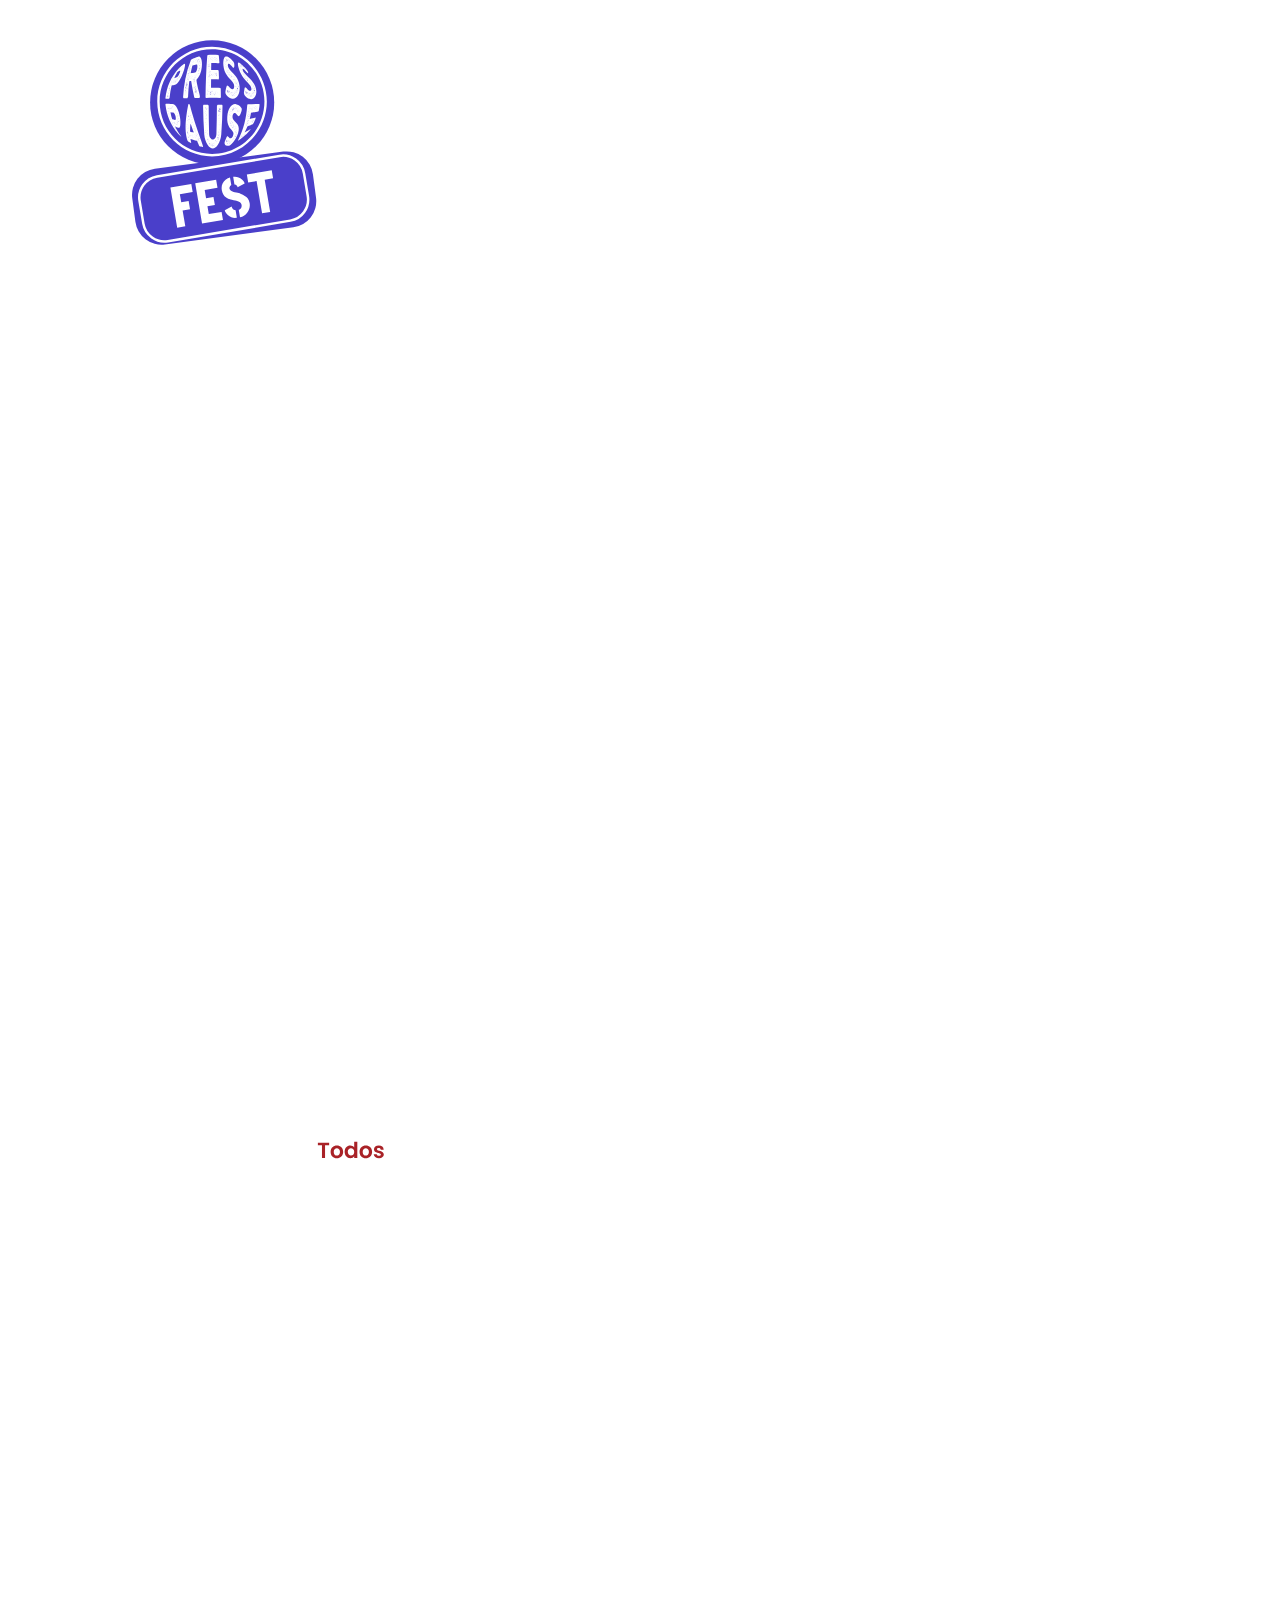
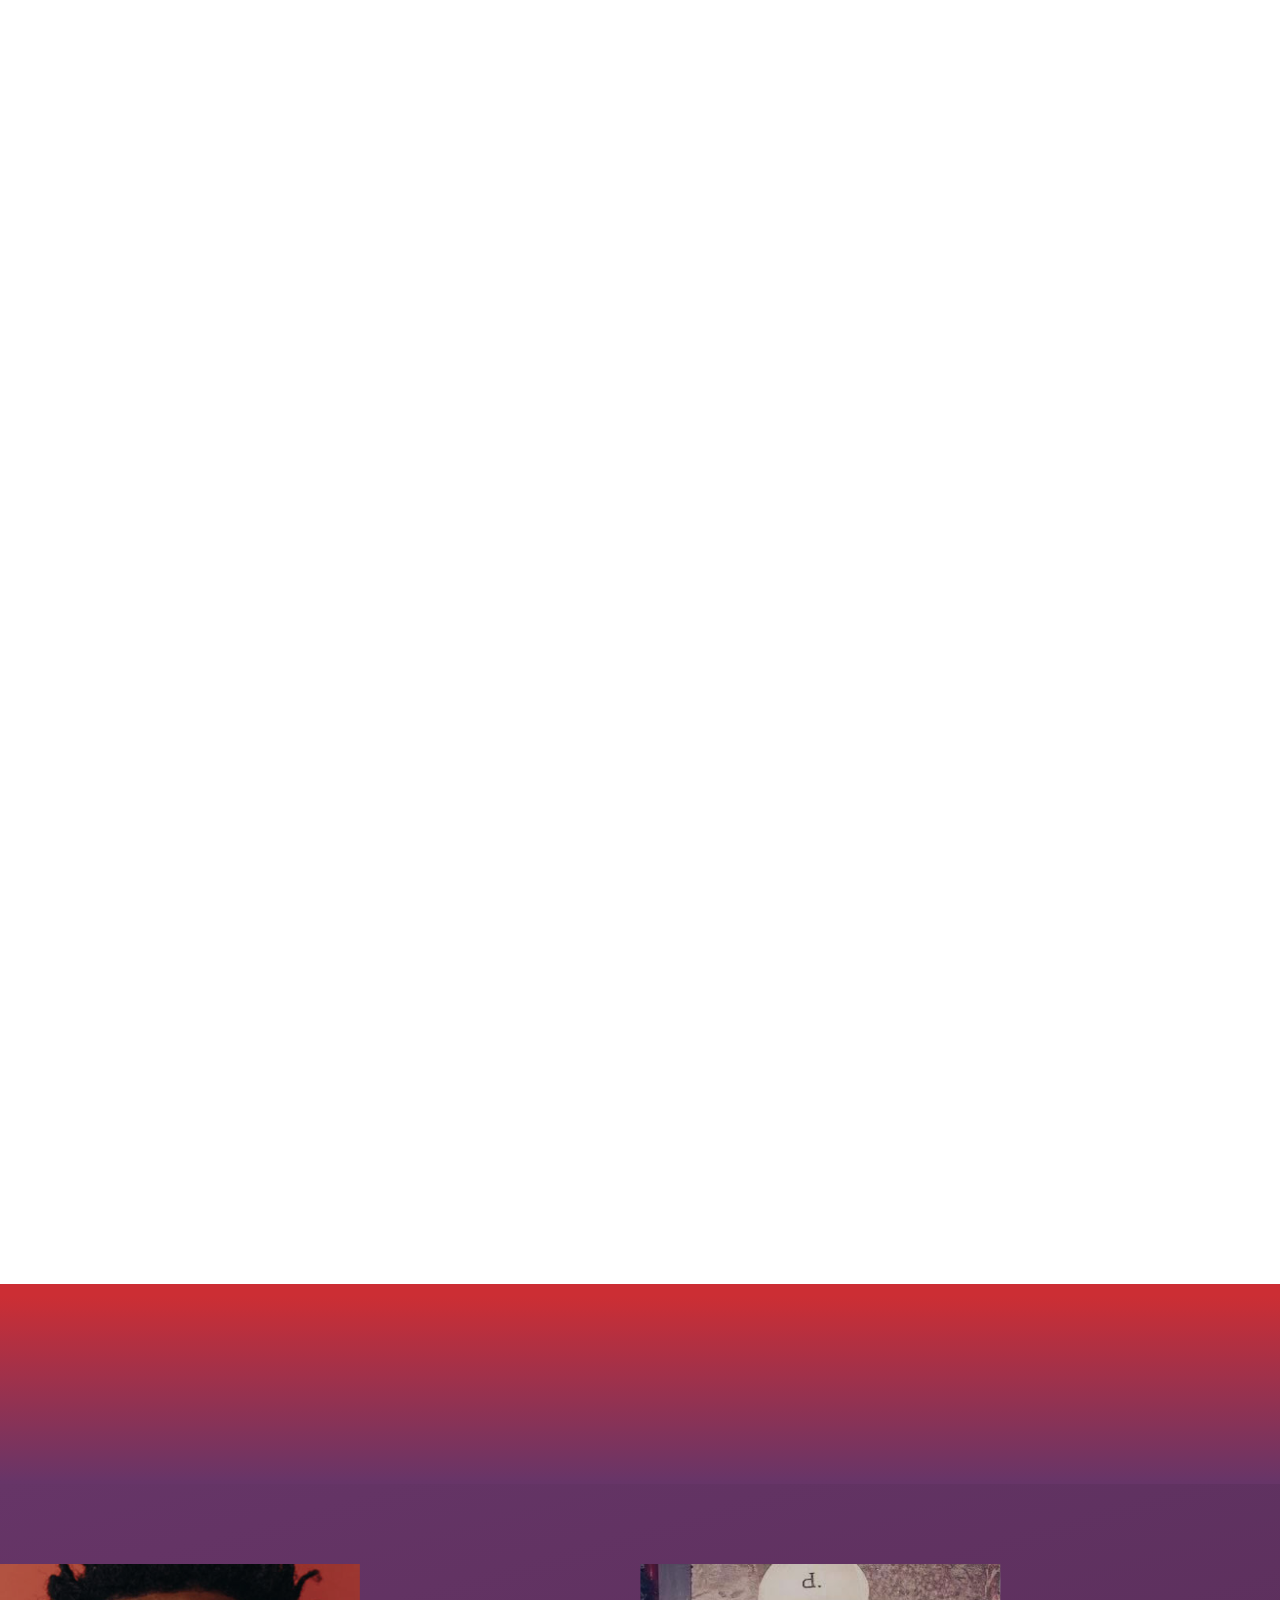
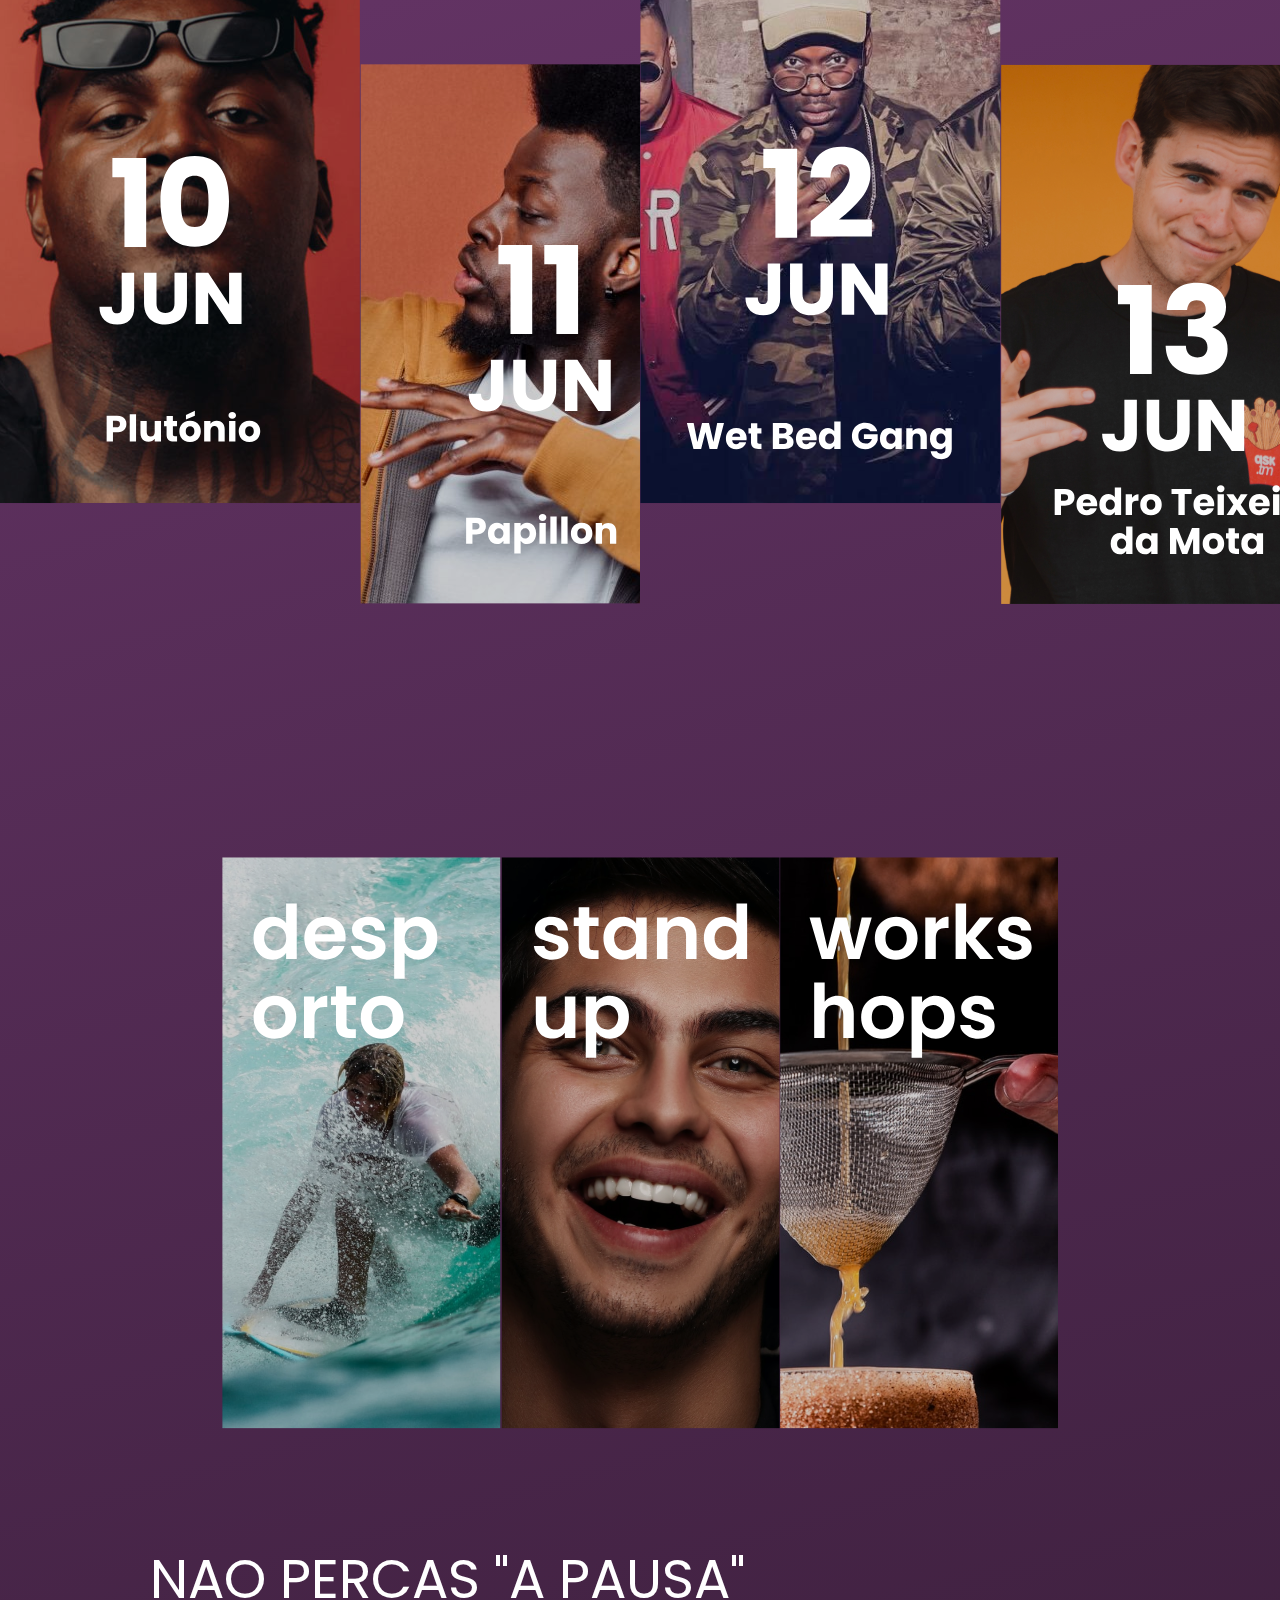
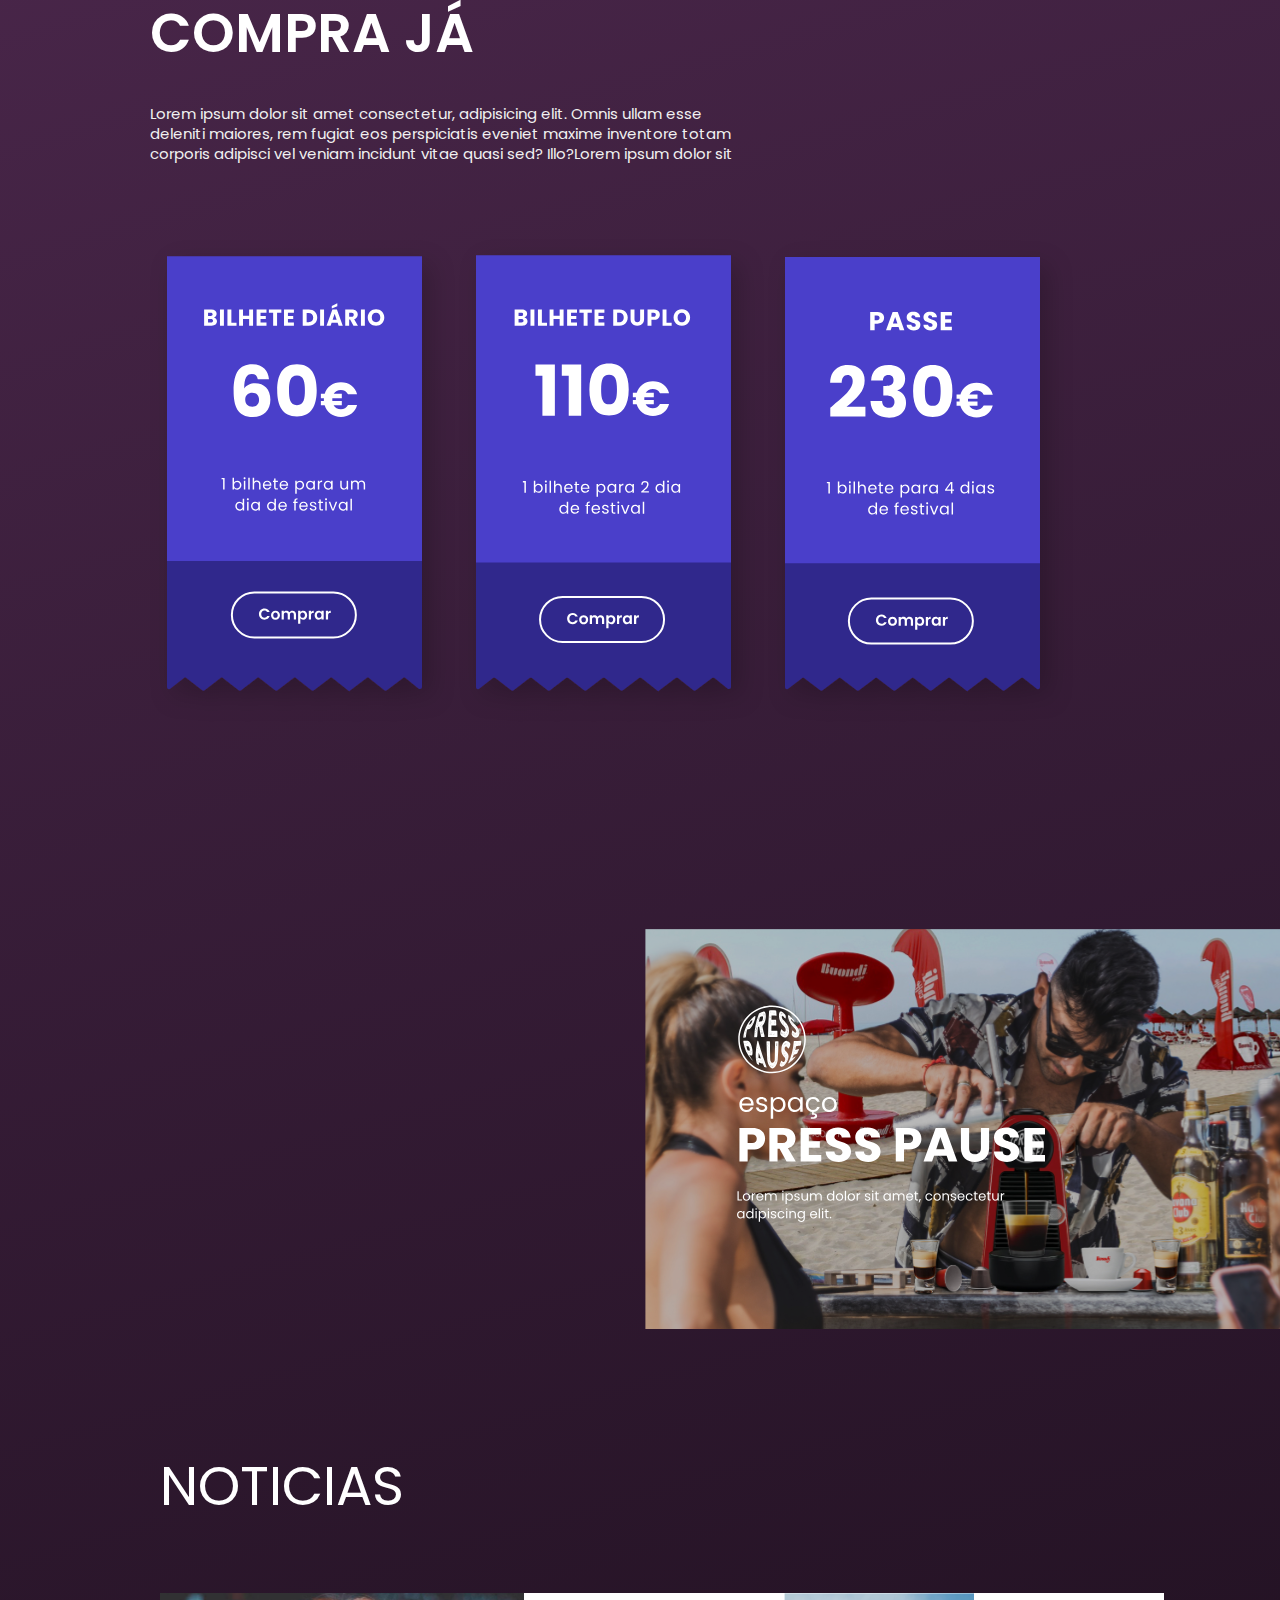
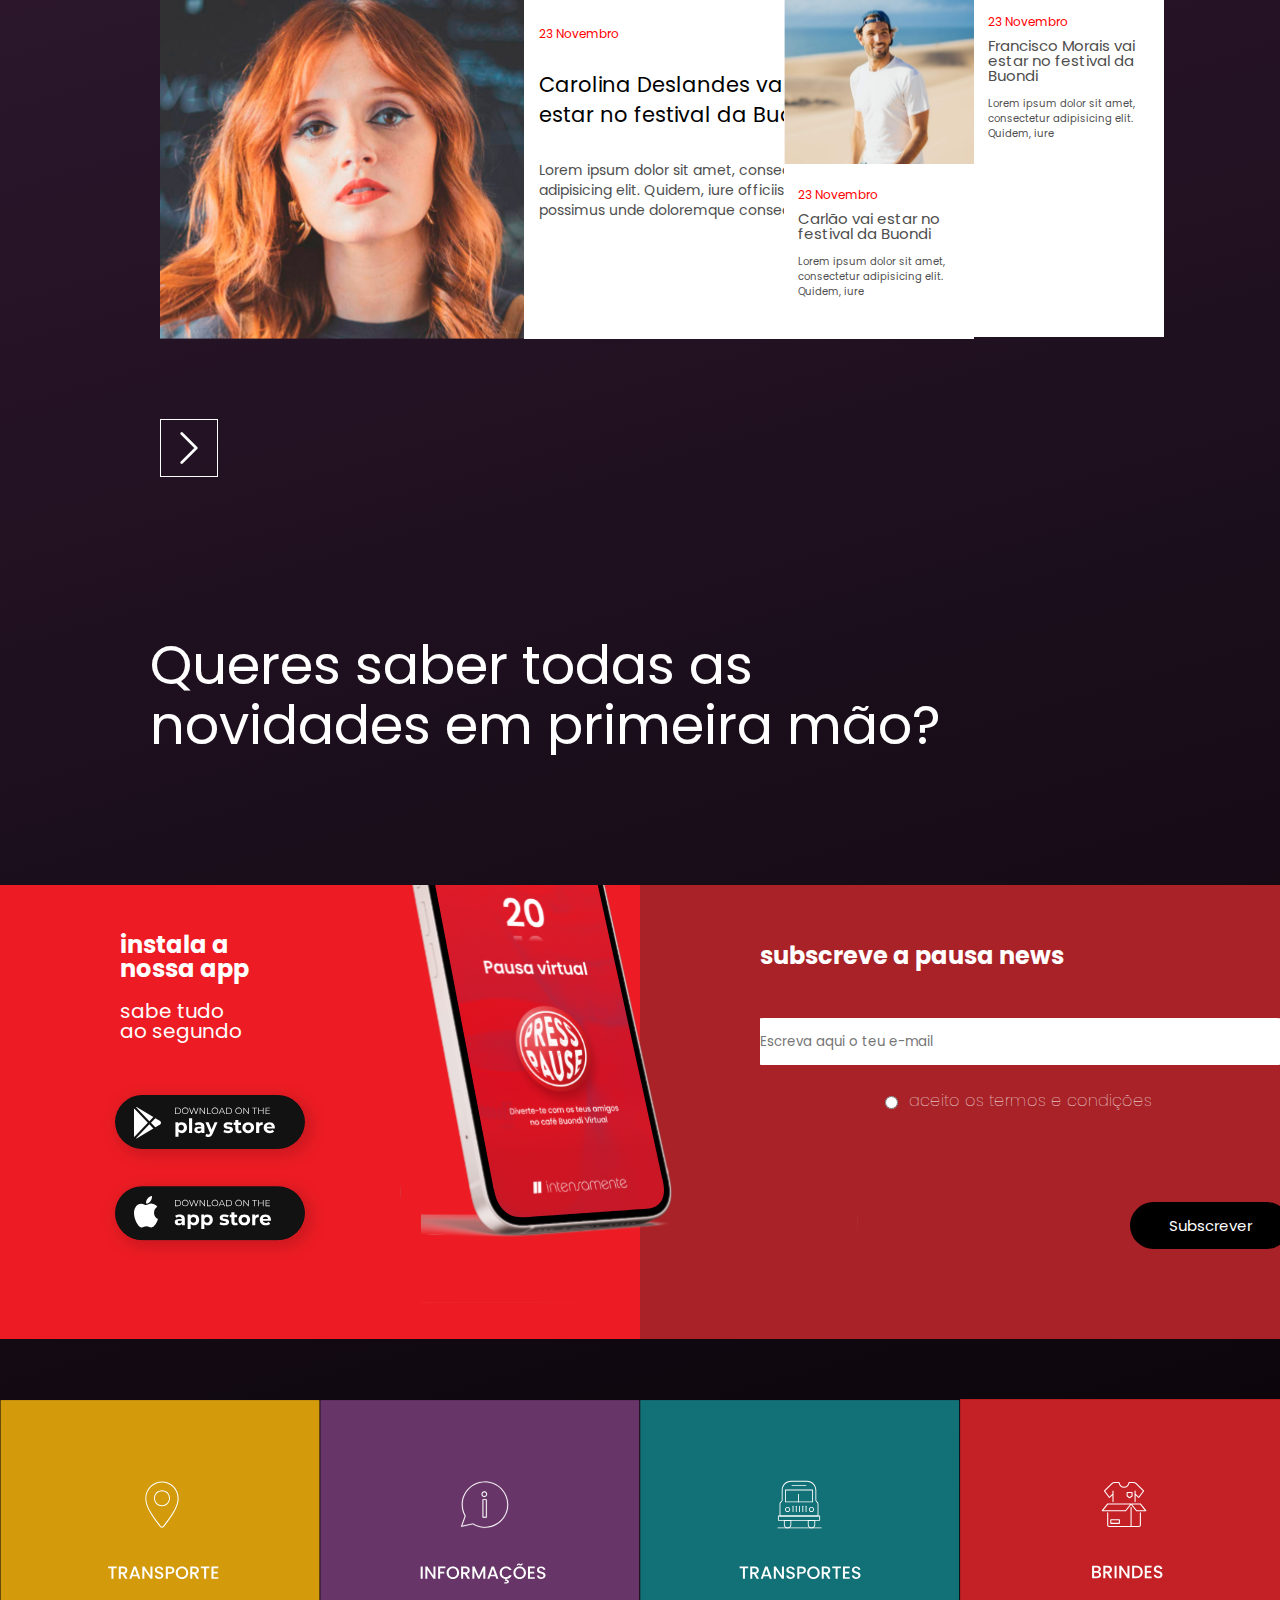
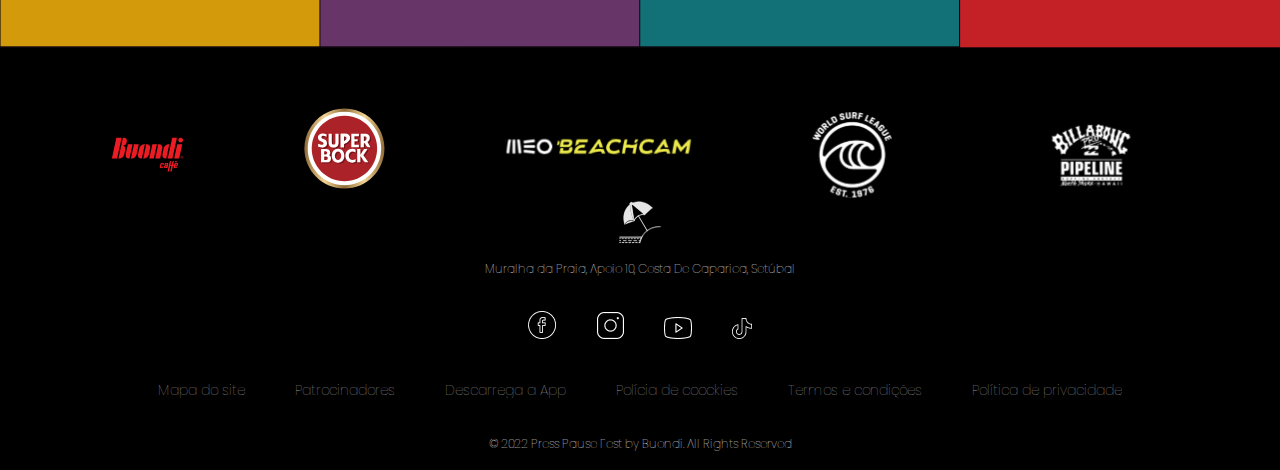
==== commit 13fbef62: "Fix: slide" ====
--- a/index.html
+++ b/index.html
@@ -45,7 +45,7 @@
 	<link href="https://fonts.googleapis.com/css2?family=Material+Icons+Outlined" rel="stylesheet">
 
 	<!--Links-->
-	<link rel="stylesheet" href="https://cdn.jsdelivr.net/npm/slick-carousel@1.8.1/slick/slick.css">
+	<link rel="stylesheet" href="/pluggins/slick-1.8.1 3 /slick/slick.css">
 	<link rel="stylesheet" href="SCSS/main.css">
 </head>
 <!--GA-->
@@ -72,11 +72,11 @@
 	<section class="bgHeaderLineUp">
 		<nav class="menu">
 			<div class="logoBuondi">
-				<a href="#"><img src="/imagens/logo/logo.svg" alt=""></a>
+				<a href="index.html"><img src="/imagens/logo/logo.svg" alt=""></a>
 			</div>
 			<div class="menuPrincipal">
 				<ul>
-					<a href="#"><li>Cartaz</li></a>
+					<a href="cartaz.html"><li>Cartaz</li></a>
 					<a href="#"><li>Bilhetes</li></a>
 					<a href="#"><li>Concurso</li></a>
 					<a href="#"><li>Local</li></a>
@@ -90,14 +90,14 @@
 					<span id="abaMenuHamburguer" class="menuDisplayNone">
 						<div class="listaDisplayNone">
 							<ul>
-								<li>Cartaz</li>
+								<a href="cartaz.html"><li>Cartaz</li></a>
 								<li>Bilhete</li>
 								<li>Atividades</li>
 								<li>Espaço</li>
 								<li>Notícias</li>	
 							</ul>
 						</div>
-							<div>
+							<div class="pt">
 								<img src="/imagens/icons/ptIcon.svg" alt="">
 							</div>
 					</span>
@@ -118,10 +118,11 @@
 						<a href="www.facebook.com"><img src="/imagens/icons/sociaisVertical/facebook.png" alt=""></a>
 						<a href="www.instagram.com"><img src="/imagens/icons/sociaisVertical/instagram.png" alt=""></a>
 						<a href="www.youtube.com"><img src="/imagens/icons/sociaisVertical/youtube.png" alt=""></a>
-						<a href="www.tiktok.com"><img src="/imagens/icons/sociaisVertical/tiktok.png" alt=""></a>	
+						<a href="www.tiktok.com"><img src="/imagens/icons/sociaisVertical/tiktok.png" alt=""></a>
+							
 					</span>
 					<span class="followUs">
-						<p class="rotate">follow us</p>
+						<img src="/imagens/icons/sociaisVertical/follow us.png" class="rotate" alt="">
 					</span>
 				</div>
 			</div>
@@ -251,11 +252,6 @@
 				<a href="#"><img src="/imagens/valores/bilhete_duplo.svg" alt=""></a>
 				<a href="#"><img src="/imagens/valores/passe.svg" alt=""></a>
 			</div>
-			<div class="cartazesSlick">
-				<div><a href="#"><img src="/imagens/valores/bilhete_diario.svg" alt=""></a></div>
-				<div><a href="#"><img src="/imagens/valores/bilhete_duplo.svg" alt=""></a></div>
-				<div><a href="#"><img src="/imagens/valores/passe.svg" alt=""></a></div>
-			</div>
 		</section>
 
 	<!--ESPACO/BANNER-->
@@ -378,7 +374,7 @@
 		</footer>
 	</section>
 <script src="jQuery/jquery-3.6.0.js"></script>
-<script src="https://cdn.jsdelivr.net/npm/slick-carousel@1.8.1/slick/slick.min.js"></script>
+<script src="/pluggins/slick-1.8.1 3 /slick/slick.min.js"></script>
 <script src="main.js"></script>
 </body>
 
--- a/SCSS/main.css
+++ b/SCSS/main.css
@@ -1,4 +1,3 @@
-@charset "UTF-8";
 /* http://meyerweb.com/eric/tools/css/reset/ 
    v2.0 | 20110126
    License: none (public domain)
@@ -69,6 +68,7 @@
   background-size: cover;
   background-attachment: fixed;
   position: relative;
+  margin-bottom: -150px;
 }
 
 @media screen and (max-width: 400px) {
@@ -80,16 +80,13 @@
   }
 }
 
-/*
-.bgDoMeio{
-    height: 100px;
-    background: rgb(102,53,103);
-    background: linear-gradient(0deg, rgb(103, 53, 104) 1%, rgb(204, 46, 52) 94%);
-    margin-top: -15px;
-    
-    
-}
-*/
+.bgDoMeio {
+  height: 200px;
+  background: #663567;
+  background: -webkit-gradient(linear, left bottom, left top, color-stop(1%, #673568), color-stop(94%, #cc2e34));
+  background: linear-gradient(0deg, #673568 1%, #cc2e34 94%);
+}
+
 .menu {
   display: -webkit-box;
   display: -ms-flexbox;
@@ -202,18 +199,27 @@
   color: white;
   font-family: "Poppins", sans-serif;
   line-height: 30px;
-}
-
-.listaDisplayNone ul {
+  margin: 0 40px 20px 0;
+  text-align: right;
+}
+
+.listaDisplayNone a {
+  text-decoration: none;
+}
+
+.listaDisplayNone a ul {
   display: -webkit-box;
   display: -ms-flexbox;
   display: flex;
   -ms-flex-wrap: wrap;
       flex-wrap: wrap;
-}
-
-.listaDisplayNone div div img {
-  padding: 20px;
+  text-decoration: none;
+  color: white;
+  margin-bottom: 20px;
+}
+
+.listaDisplayNone .pt {
+  margin-top: 20px;
 }
 
 .bannerPrincipal .tituloEsociais {
@@ -296,15 +302,6 @@
 
 .bannerPrincipal .tituloEsociais .followUs {
   max-width: 100%;
-}
-
-.bannerPrincipal .tituloEsociais .followUs .rotate {
-  -webkit-transform: rotate(-90deg);
-          transform: rotate(-90deg);
-  font-family: "Poppins", sans-serif;
-  color: white;
-  font-size: 15px;
-  line-height: 20px;
 }
 
 .botao {
@@ -555,6 +552,11 @@
   margin-bottom: 250px;
 }
 
+.calendario span:nth-child(even) {
+  margin-top: 100px;
+  overflow: hidden;
+}
+
 @media screen and (max-width: 400px) {
   .calendario span:nth-child(even) {
     margin-top: 0;
@@ -581,6 +583,7 @@
   display: -ms-flexbox;
   display: flex;
   overflow: hidden;
+  padding-top: 80px;
 }
 
 @media screen and (max-width: 400px) {
@@ -679,26 +682,26 @@
 .bannerEspaco .bannerPre {
   width: 100%;
   height: 450px;
-  background-image: url(/imagens/BG/bgPrincipal.svg);
+  background-image: url(/imagens/espaco/espacoCons.svg);
   background-size: 100% auto;
 }
 
 @media screen and (max-width: 400px) {
   .bannerEspaco .bannerPre {
-    height: 250px;
+    height: 230px;
   }
 }
 
 .bannerEspaco .bannerCon {
   width: 100%;
-  height: 450px;
-  background-image: url(/imagens/espaço/presspause.svg);
+  height: 400px;
+  background-image: url(/imagens/espaco/presspause.svg);
   background-size: 100% auto;
 }
 
 @media screen and (max-width: 400px) {
   .bannerEspaco .bannerCon {
-    height: 250px;
+    height: 230px;
   }
 }
 
@@ -752,28 +755,22 @@
   }
 }
 
-.valores .cartazesValores {
-  margin-left: -20px;
-}
-
 @media screen and (max-width: 400px) {
   .valores .cartazesValores {
-    display: none;
-  }
-}
-
-@media screen and (min-width: 401px) {
-  .valores .cartazesSlick {
-    display: none;
-  }
-}
-
-.slick-prev.slick-arrow {
-  display: none;
-}
-
-.slick-next.slick-arrow {
-  display: none;
+    overflow-x: scroll;
+    -ms-scroll-snap-type: x mandatory;
+        scroll-snap-type: x mandatory;
+    scroll-padding-left: 40px;
+    padding: 20px 0px 0px 40px;
+    display: -ms-grid;
+    display: grid;
+    width: 100%;
+    grid-auto-flow: column;
+    gap: 10px;
+  }
+  .valores .cartazesValores .pop-icon {
+    scroll-snap-align: start;
+  }
 }
 
 article {
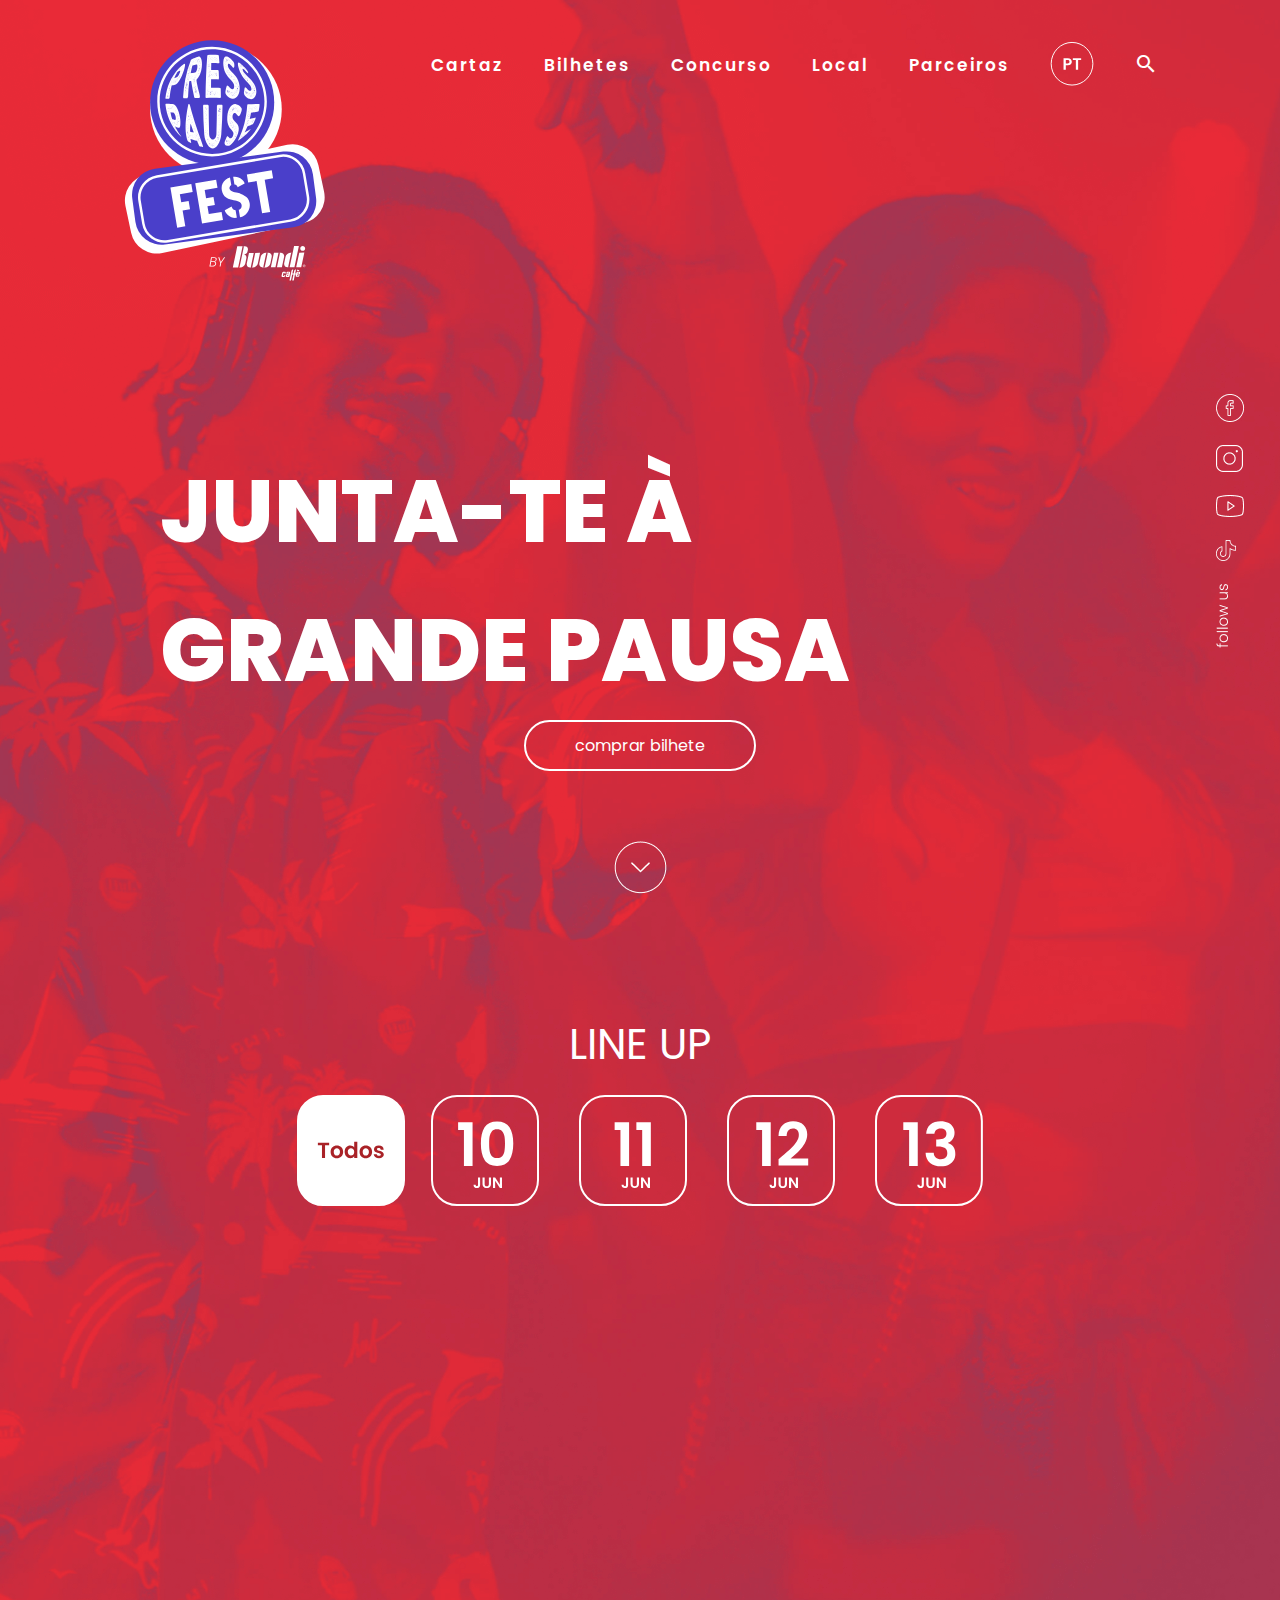
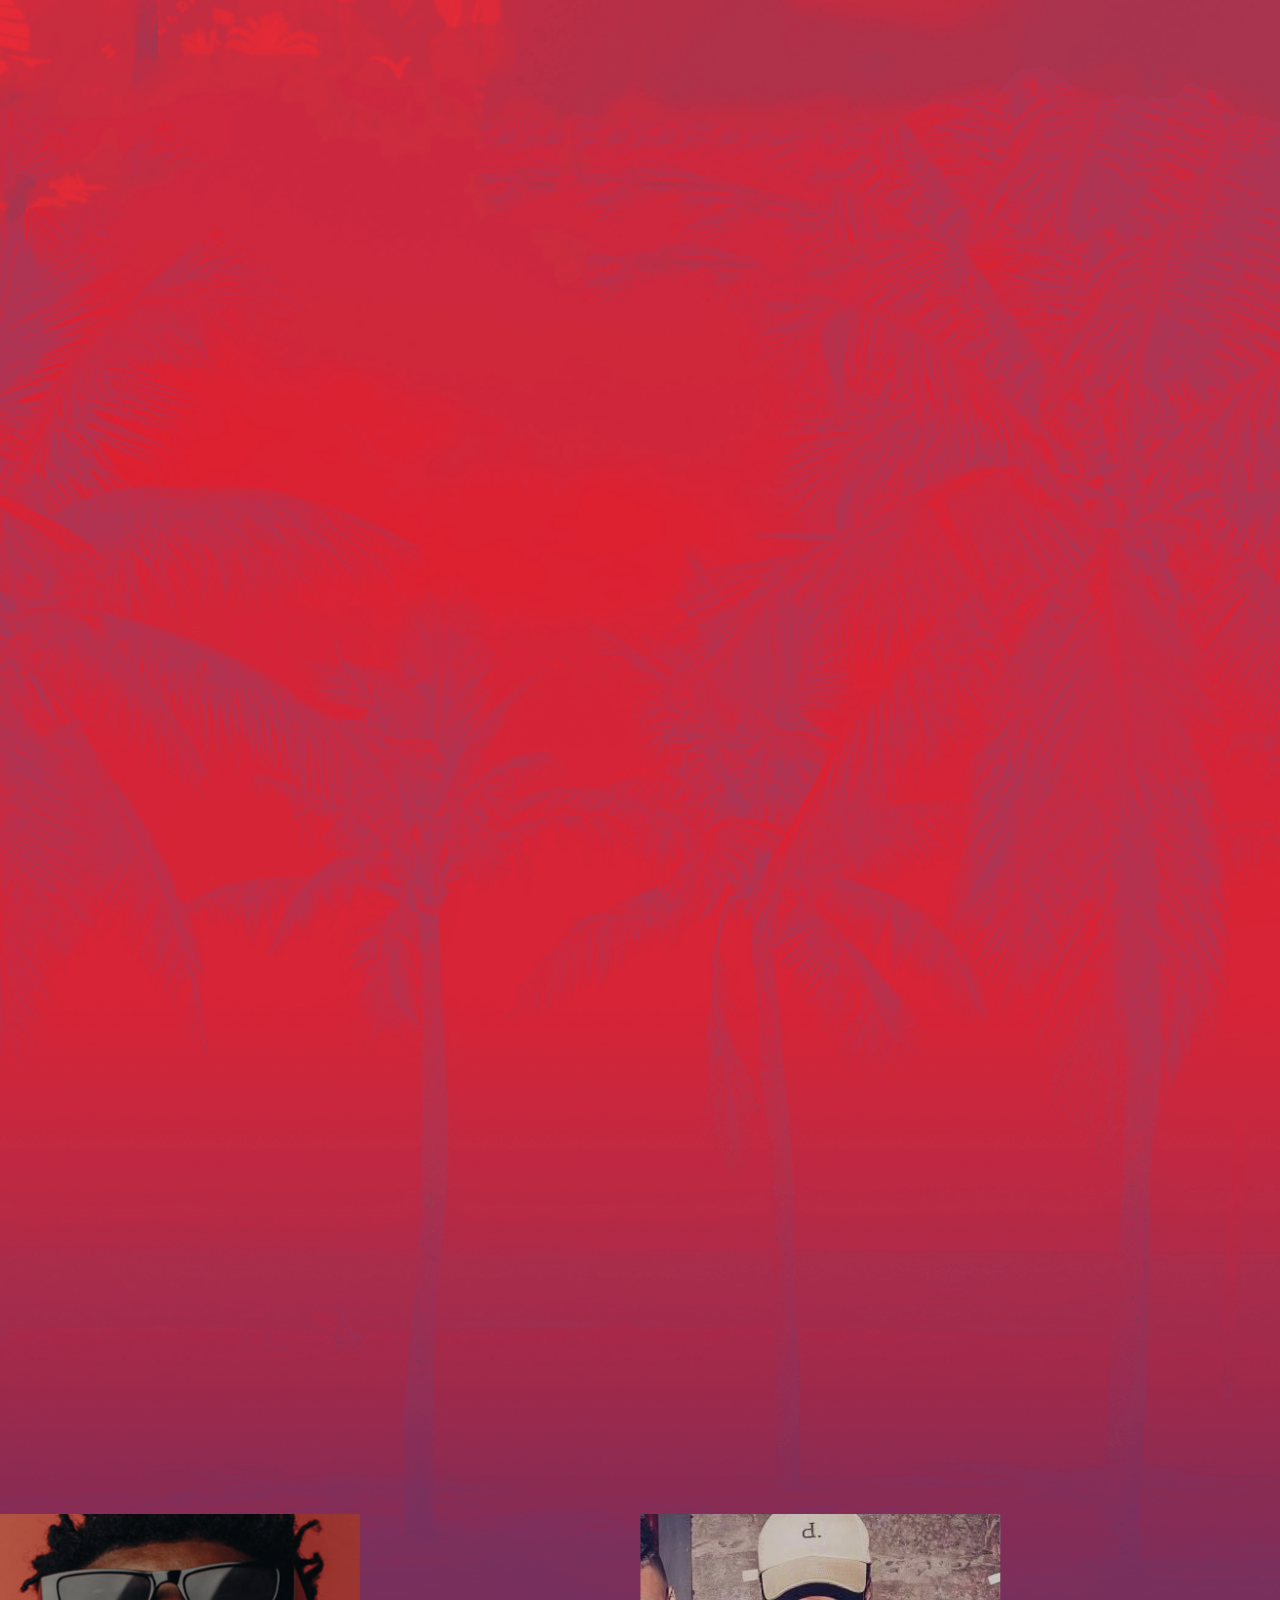
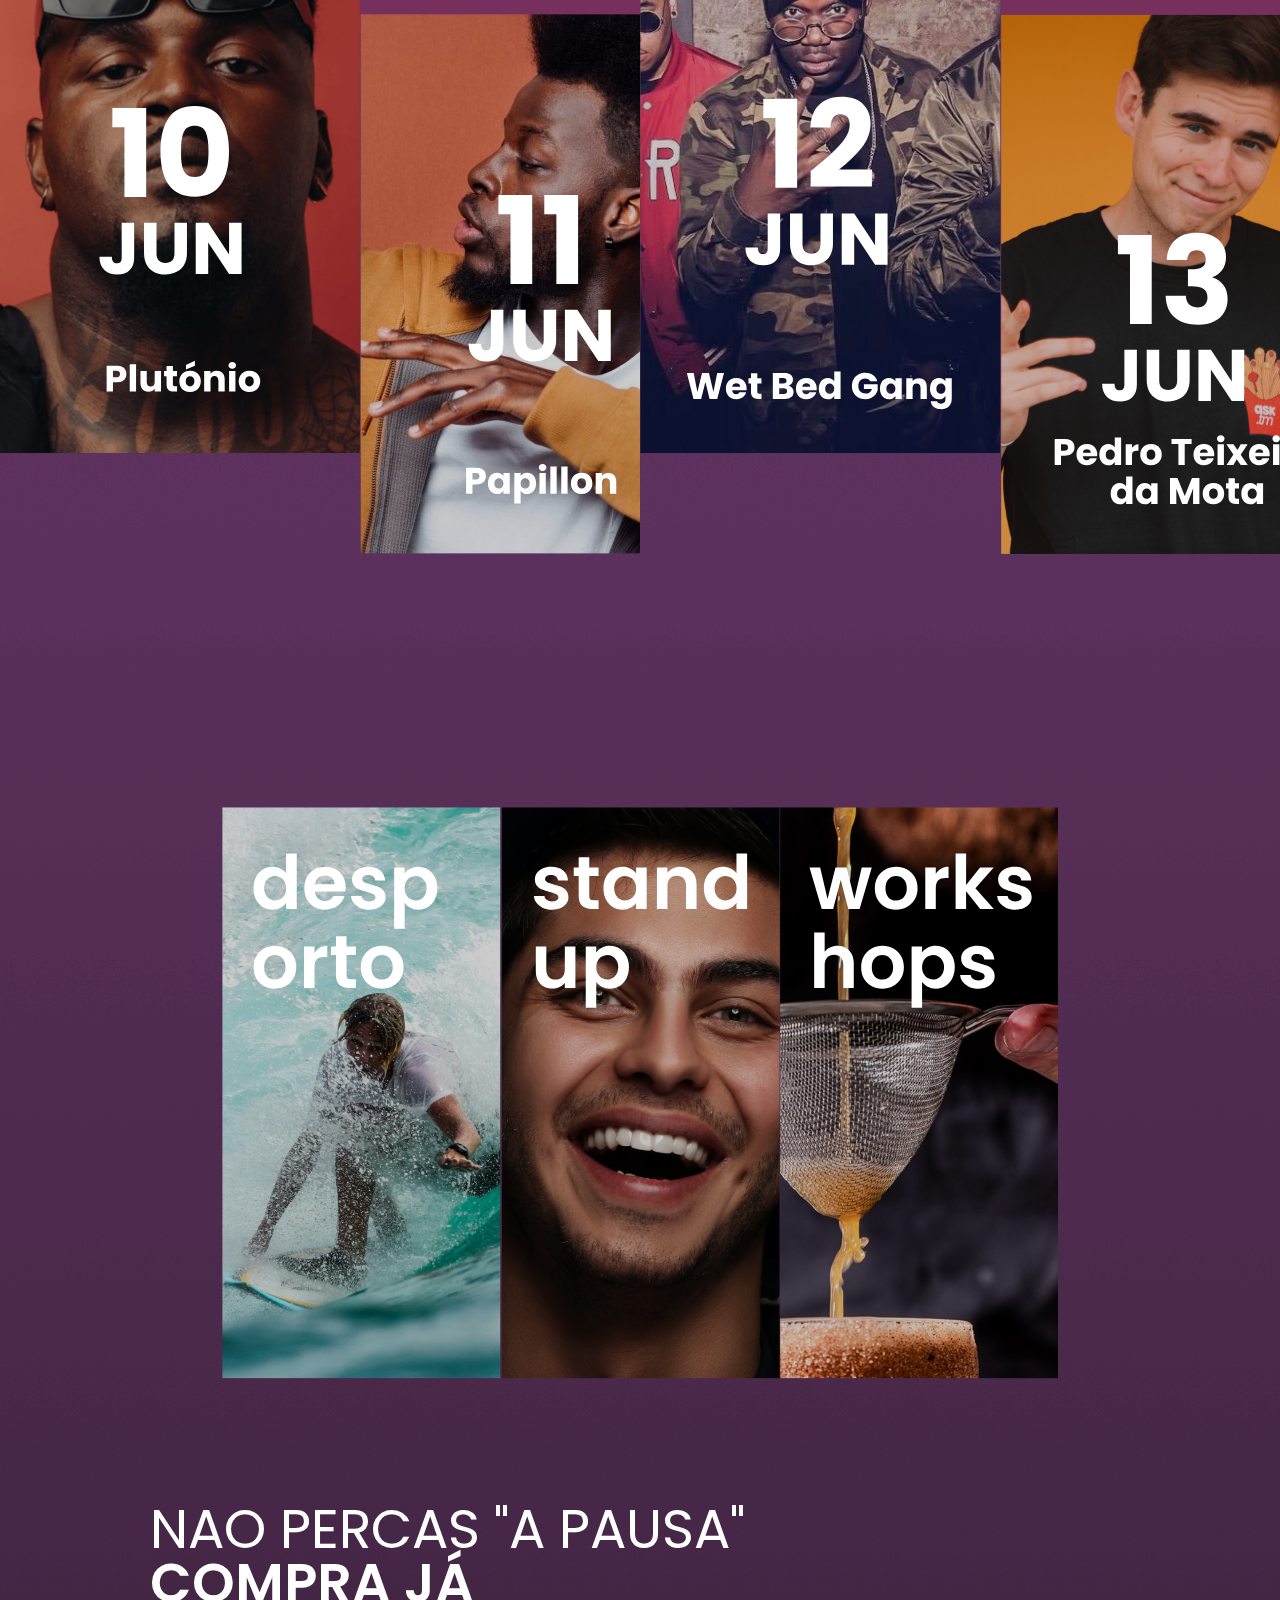
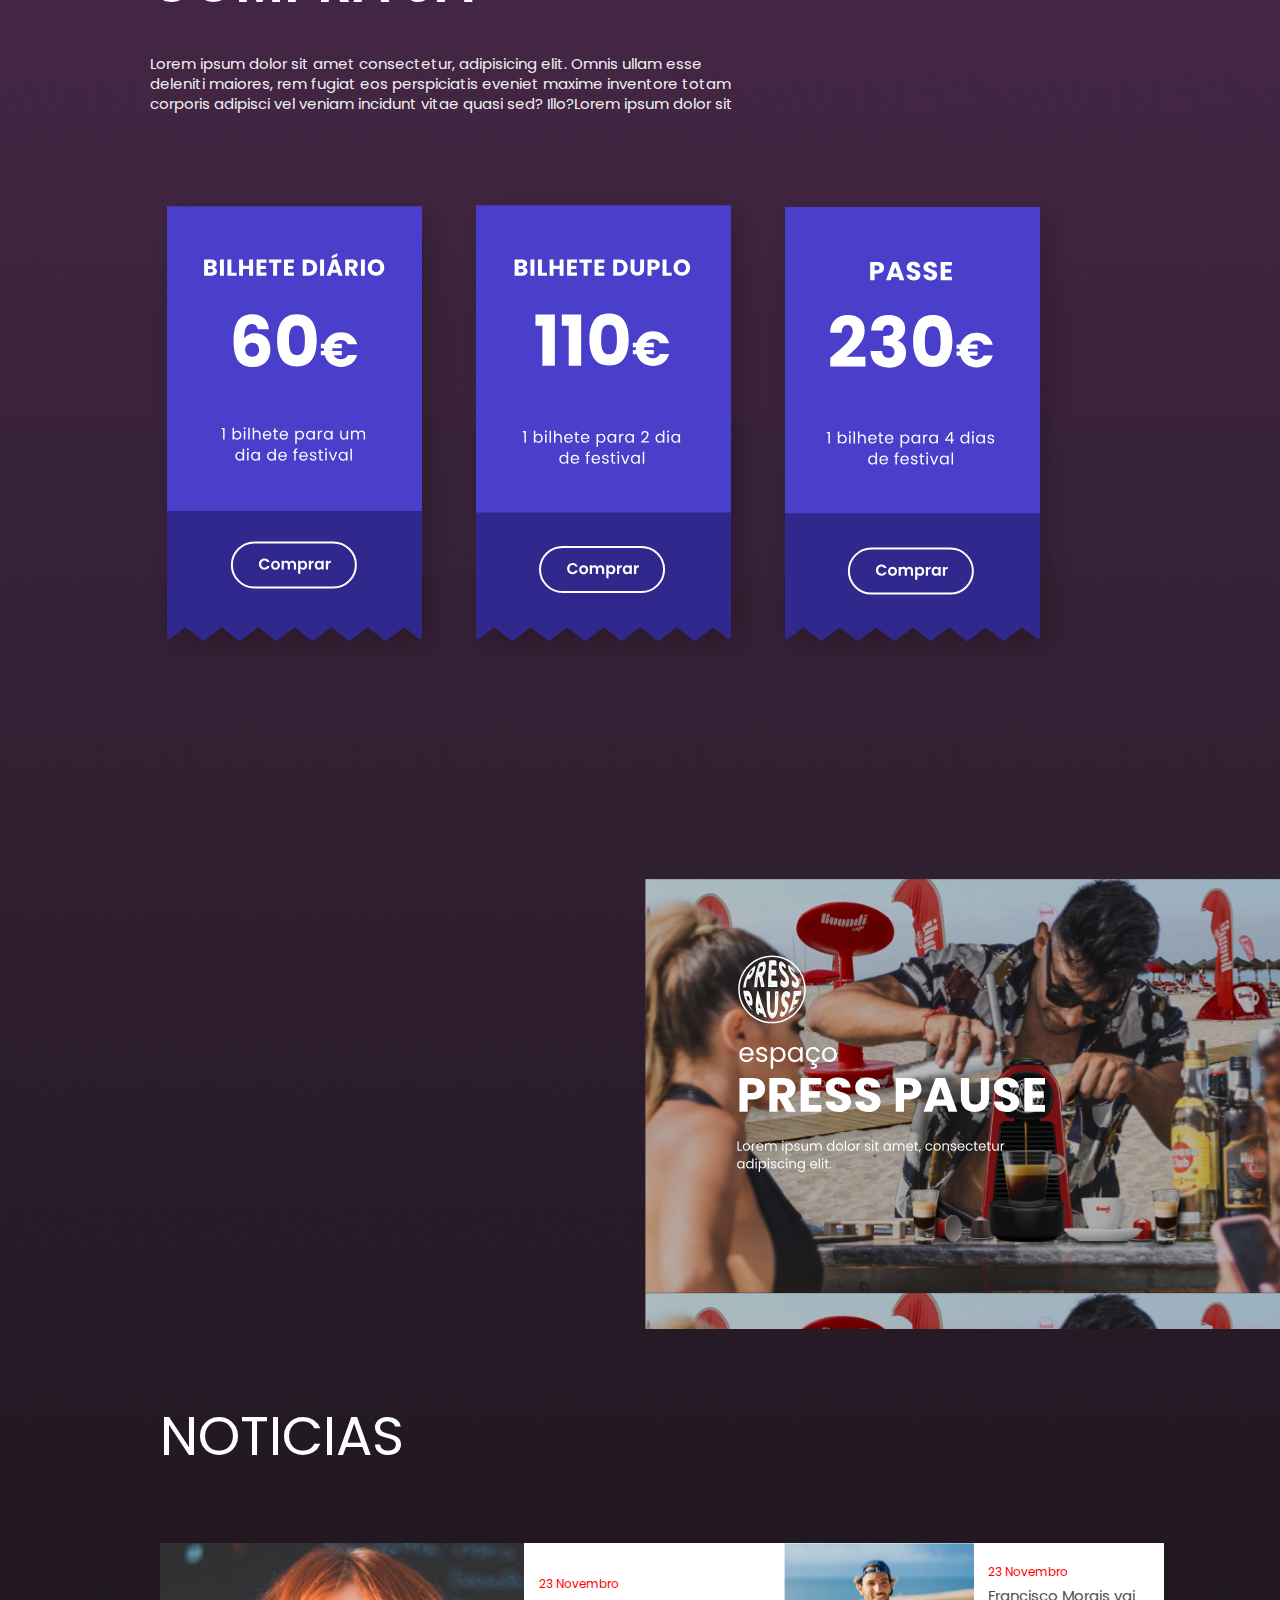
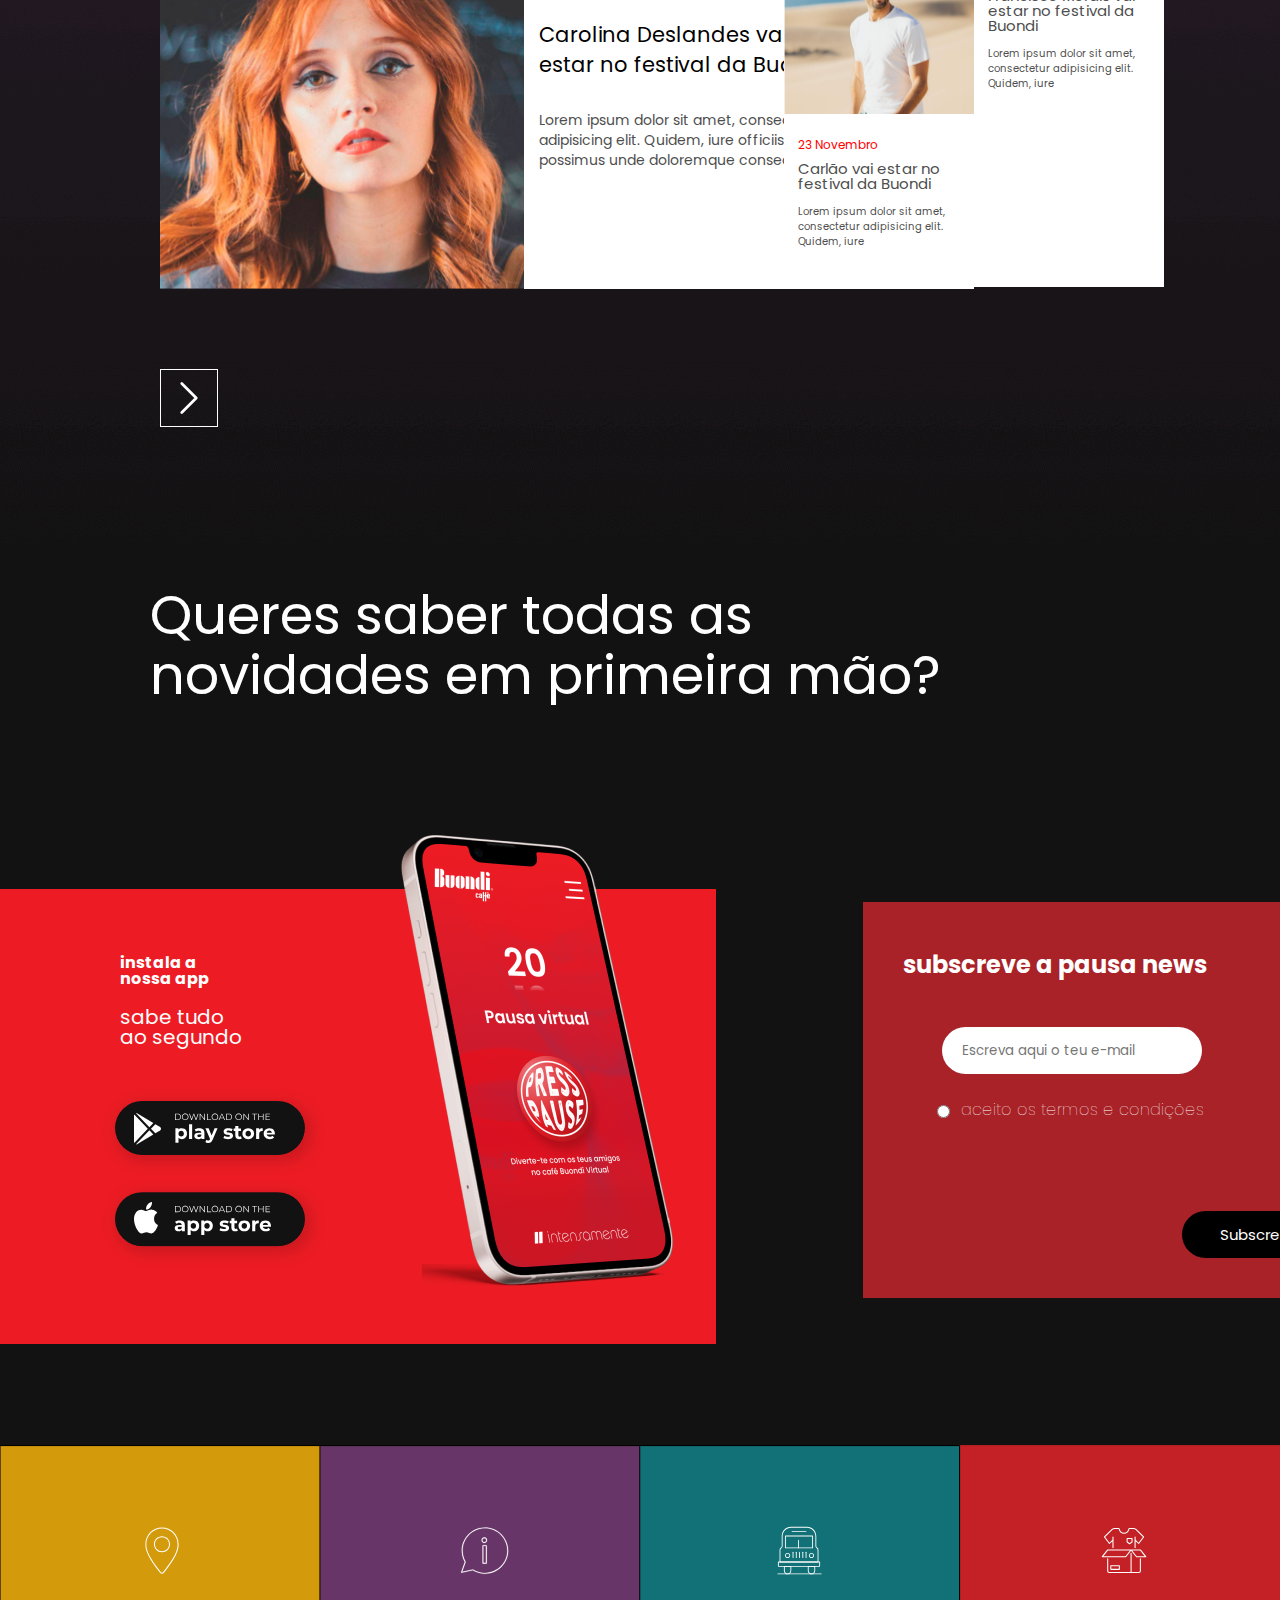
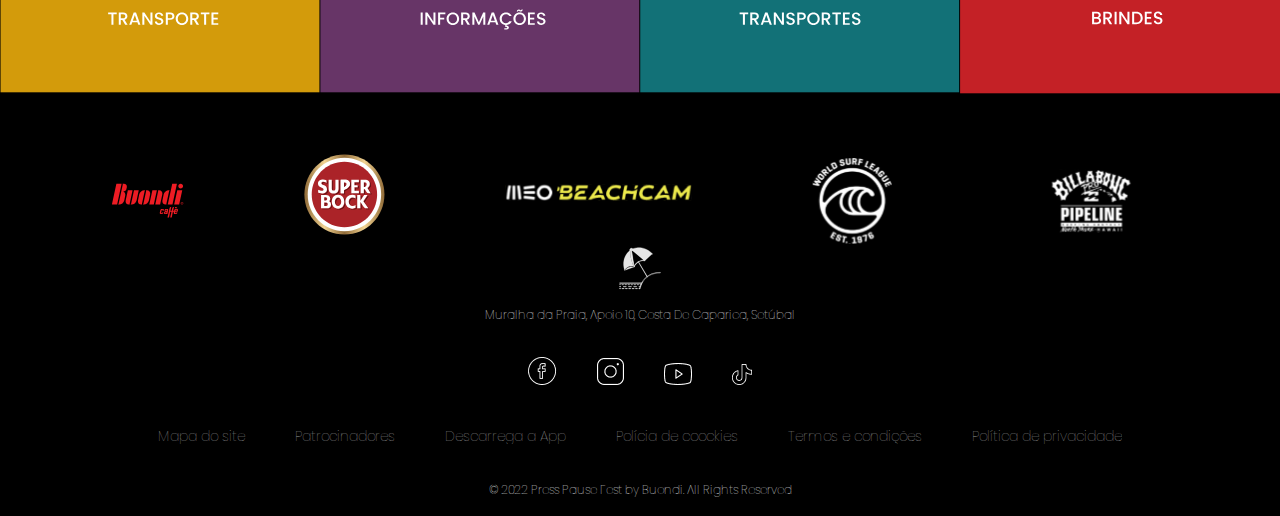
==== commit b2cc1d12: "Fix: html principal" ====
--- a/index.html
+++ b/index.html
@@ -97,9 +97,6 @@
 								<li>Notícias</li>	
 							</ul>
 						</div>
-							<div class="pt">
-								<img src="/imagens/icons/ptIcon.svg" alt="">
-							</div>
 					</span>
 			</div>
 
@@ -301,16 +298,19 @@
 			<h3>Queres saber todas as <br>novidades em primeira mão?</h3>
 			<div class="bannerDuploNovidades">
 				<div class="bannerIphone">
-					<small>instala a<br> nossa app</small>
-					<p>sabe tudo<br>ao segundo</p>
-					<div class="store">
-						<a href="#"><img src="/imagens/novidades/Group 94.svg" alt=""></a>
-						<a href="#"><img src="/imagens/novidades/Group 95.svg" alt=""></a>
-					</div>
-				</div>
-				<span class="imgIphone">
+					<div class="txtIphone">
+						<small>instala a<br> nossa app</small>
+						<p>sabe tudo<br>ao segundo</p>
+						<div class="store">
+							<a href="#"><img src="/imagens/novidades/Group 94.svg" alt=""></a>
+							<a href="#"><img src="/imagens/novidades/Group 95.svg" alt=""></a>
+						</div>
+					</div>
+
+				</div>
+				<!-- <span class="imgIphone">
 					<img src="/imagens/novidades/iPhone-13.svg" class="iphone" alt="">
-				</span>
+				</span> -->
 				<div class="bannerNewsletter">
 					<h6>subscreve a pausa news</h6>
 					<form action="">
--- a/SCSS/main.css
+++ b/SCSS/main.css
@@ -56,35 +56,13 @@
   padding: 0;
 }
 
-.bgDegrade {
-  background: #663567;
-  background: linear-gradient(164deg, #663567 0%, black 100%);
-  overflow: hidden;
-}
-
-.bgHeaderLineUp {
-  background-image: url(/imagens/BG/bgPrincipal.svg);
-  background-position: center;
-  background-size: cover;
-  background-attachment: fixed;
-  position: relative;
-  margin-bottom: -150px;
-}
-
-@media screen and (max-width: 400px) {
-  .bgHeaderLineUp {
-    background-size: cover;
-    background-repeat: no-repeat;
-    background-position: center;
-    overflow: auto;
-  }
-}
-
-.bgDoMeio {
-  height: 200px;
-  background: #663567;
-  background: -webkit-gradient(linear, left bottom, left top, color-stop(1%, #673568), color-stop(94%, #cc2e34));
-  background: linear-gradient(0deg, #673568 1%, #cc2e34 94%);
+body {
+  background-image: url(/imagens/BG/bg.png);
+  background-repeat: no-repeat;
+  background-position: initial;
+  background-position-x: center;
+  -o-object-fit: cover;
+     object-fit: cover;
 }
 
 .menu {
@@ -173,10 +151,21 @@
   vertical-align: middle;
 }
 
+.menu .menuHamburguer a {
+  display: -webkit-box;
+  display: -ms-flexbox;
+  display: flex;
+  -webkit-box-pack: right;
+      -ms-flex-pack: right;
+          justify-content: right;
+  margin-right: 20px;
+}
+
 @media screen and (max-width: 400px) {
   .menu .menuHamburguer {
     display: block;
     overflow: hidden;
+    width: 150px;
   }
 }
 
@@ -193,13 +182,23 @@
   overflow: hidden;
 }
 
+.menu .menuHamburguer .menuDisplayNone .pt {
+  margin-top: 20px;
+  display: -webkit-box;
+  display: -ms-flexbox;
+  display: flex;
+  -webkit-box-pack: end;
+      -ms-flex-pack: end;
+          justify-content: flex-end;
+}
+
 .listaDisplayNone {
   overflow: hidden;
-  font-size: 20px;
+  font-size: 15px;
   color: white;
   font-family: "Poppins", sans-serif;
   line-height: 30px;
-  margin: 0 40px 20px 0;
+  margin: 0 40px 40px -100px;
   text-align: right;
 }
 
@@ -216,10 +215,6 @@
   text-decoration: none;
   color: white;
   margin-bottom: 20px;
-}
-
-.listaDisplayNone .pt {
-  margin-top: 20px;
 }
 
 .bannerPrincipal .tituloEsociais {
@@ -694,7 +689,7 @@
 
 .bannerEspaco .bannerCon {
   width: 100%;
-  height: 400px;
+  height: 450px;
   background-image: url(/imagens/espaco/presspause.svg);
   background-size: 100% auto;
 }
@@ -787,7 +782,7 @@
 
 @media screen and (max-width: 400px) {
   article div h3 {
-    margin-left: 15px;
+    margin: 80px 0 80px 0;
     font-size: 39px;
   }
 }
@@ -822,6 +817,12 @@
   background-position: center;
 }
 
+@media screen and (max-width: 400px) {
+  article .artGrid .quadrado1 {
+    width: 360px;
+  }
+}
+
 article .artGrid .quadrado2 {
   background-color: white;
   padding: 35px 60px 0 15px;
@@ -830,7 +831,7 @@
 
 @media screen and (max-width: 400px) {
   article .artGrid .quadrado2 {
-    width: 100%;
+    width: 360px;
     height: 100%;
     padding: 0;
   }
@@ -890,6 +891,12 @@
   margin-bottom: 40px;
 }
 
+@media screen and (max-width: 400px) {
+  article .artGrid .quadrado3 {
+    width: 360px;
+  }
+}
+
 article .artGrid .quadrado3 .imagem {
   width: 190px;
   height: 171px;
@@ -897,6 +904,12 @@
   background-color: white;
 }
 
+@media screen and (max-width: 400px) {
+  article .artGrid .quadrado3 .imagem {
+    width: 180px;
+  }
+}
+
 article .artGrid .quadrado3 .imagem2 {
   background-image: url(/imagens/noticias/quadrado3.svg);
   width: 190px;
@@ -904,6 +917,12 @@
   background-color: white;
 }
 
+@media screen and (max-width: 400px) {
+  article .artGrid .quadrado3 .imagem2 {
+    width: 180px;
+  }
+}
+
 article .artGrid .quadrado3 .txt {
   width: 190px;
   height: 173px;
@@ -915,6 +934,7 @@
   article .artGrid .quadrado3 .txt {
     margin: 0;
     height: auto;
+    width: 180px;
   }
 }
 
@@ -991,13 +1011,18 @@
 }
 
 .novidade .bannerDuploNovidades {
-  display: -ms-grid;
-  display: grid;
-  -ms-grid-columns: 50% 50%;
-      grid-template-columns: 50% 50%;
-  margin-bottom: 60px;
-  height: 454px;
-  width: 100%;
+  display: -webkit-box;
+  display: -ms-flexbox;
+  display: flex;
+  -ms-flex-wrap: nowrap;
+      flex-wrap: nowrap;
+  -webkit-box-pack: justify;
+      -ms-flex-pack: justify;
+          justify-content: space-between;
+  -webkit-box-align: center;
+      -ms-flex-align: center;
+          align-items: center;
+  margin-bottom: 80px;
   position: relative;
   overflow: hidden;
 }
@@ -1015,8 +1040,12 @@
 }
 
 .novidade .bannerDuploNovidades .bannerIphone {
-  background-color: #ED1C24;
-  padding: 48px 0 0 120px;
+  background-image: url(/imagens/espaco/iphone.png);
+  background-repeat: no-repeat;
+  background-size: auto;
+  width: 100%;
+  height: 400px;
+  padding: 80px 0 50px 120px;
   /*
             span{
                 position: relative;
@@ -1032,24 +1061,30 @@
 
 @media screen and (max-width: 400px) {
   .novidade .bannerDuploNovidades .bannerIphone {
-    padding: 60px 20px 20px 20px;
-  }
-}
-
-.novidade .bannerDuploNovidades .bannerIphone small {
-  font-size: 24px;
+    padding: 0px 0px 0px 20px;
+    background-size: 100% auto;
+  }
+}
+
+.novidade .bannerDuploNovidades .bannerIphone .txtIphone {
+  padding-top: 40px;
+}
+
+.novidade .bannerDuploNovidades .bannerIphone .txtIphone small {
+  font-size: 16px;
   font-weight: bold;
   color: white;
   font-family: "Poppins", sans-serif;
-}
-
-@media screen and (max-width: 400px) {
-  .novidade .bannerDuploNovidades .bannerIphone small {
-    font-size: 32px;
-  }
-}
-
-.novidade .bannerDuploNovidades .bannerIphone p {
+  margin-top: 80px;
+}
+
+@media screen and (max-width: 400px) {
+  .novidade .bannerDuploNovidades .bannerIphone .txtIphone small {
+    font-size: 24px;
+  }
+}
+
+.novidade .bannerDuploNovidades .bannerIphone .txtIphone p {
   font-size: 20px;
   font-weight: regular;
   color: white;
@@ -1058,47 +1093,24 @@
 }
 
 @media screen and (max-width: 400px) {
-  .novidade .bannerDuploNovidades .bannerIphone p {
+  .novidade .bannerDuploNovidades .bannerIphone .txtIphone p {
     font-size: 30px;
   }
 }
 
-.novidade .bannerDuploNovidades .bannerIphone .store {
+.novidade .bannerDuploNovidades .bannerIphone .txtIphone .store {
   display: -ms-grid;
   display: grid;
   -ms-grid-columns: 1fr;
       grid-template-columns: 1fr;
   margin-top: 40px;
   margin-left: -18px;
-}
-
-@media screen and (max-width: 400px) {
-  .novidade .bannerDuploNovidades .bannerIphone .store {
-    margin-top: 10px;
-  }
-}
-
-.novidade .bannerDuploNovidades .imgIphone {
-  position: absolute;
-  left: 400px;
-  top: -100px;
-}
-
-@media screen and (max-width: 400px) {
-  .novidade .bannerDuploNovidades .imgIphone {
-    font-size: 30px;
-    left: 200px;
-  }
-}
-
-.novidade .bannerDuploNovidades .imgIphone .iphone {
-  position: relative;
-  z-index: 1;
+  width: 100px;
 }
 
 .novidade .bannerDuploNovidades .bannerNewsletter {
   background-color: #A92227;
-  padding: 48px 0 0 120px;
+  padding: 40px;
   overflow: hidden;
 }
 
@@ -1168,7 +1180,7 @@
 }
 
 .novidade .bannerDuploNovidades .bannerNewsletter form div .paraEmail {
-  width: 540px;
+  width: 240px;
   height: 47px;
   border-radius: 41px;
   border-style: none;
@@ -1261,6 +1273,7 @@
 .bannerColorido {
   width: 100%;
   overflow: hidden;
+  background-color: black;
 }
 
 .bannerColorido div {
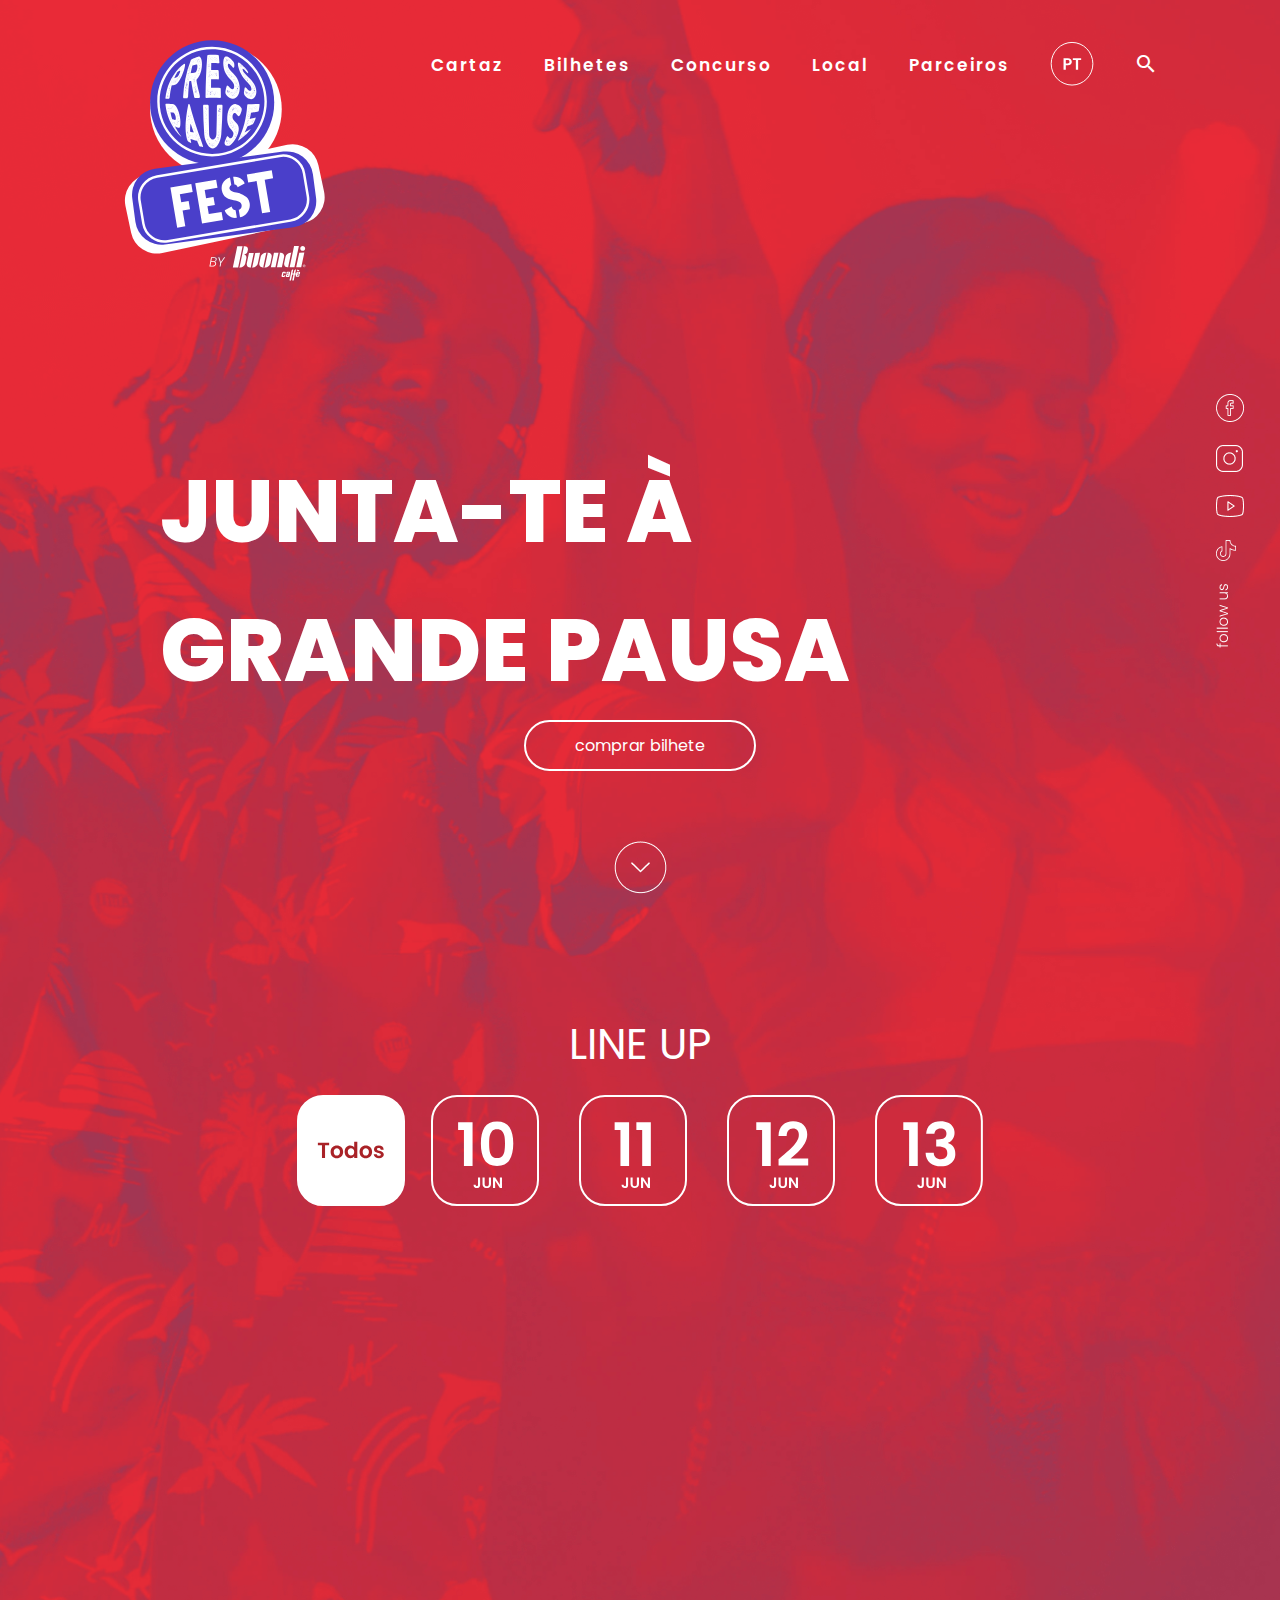
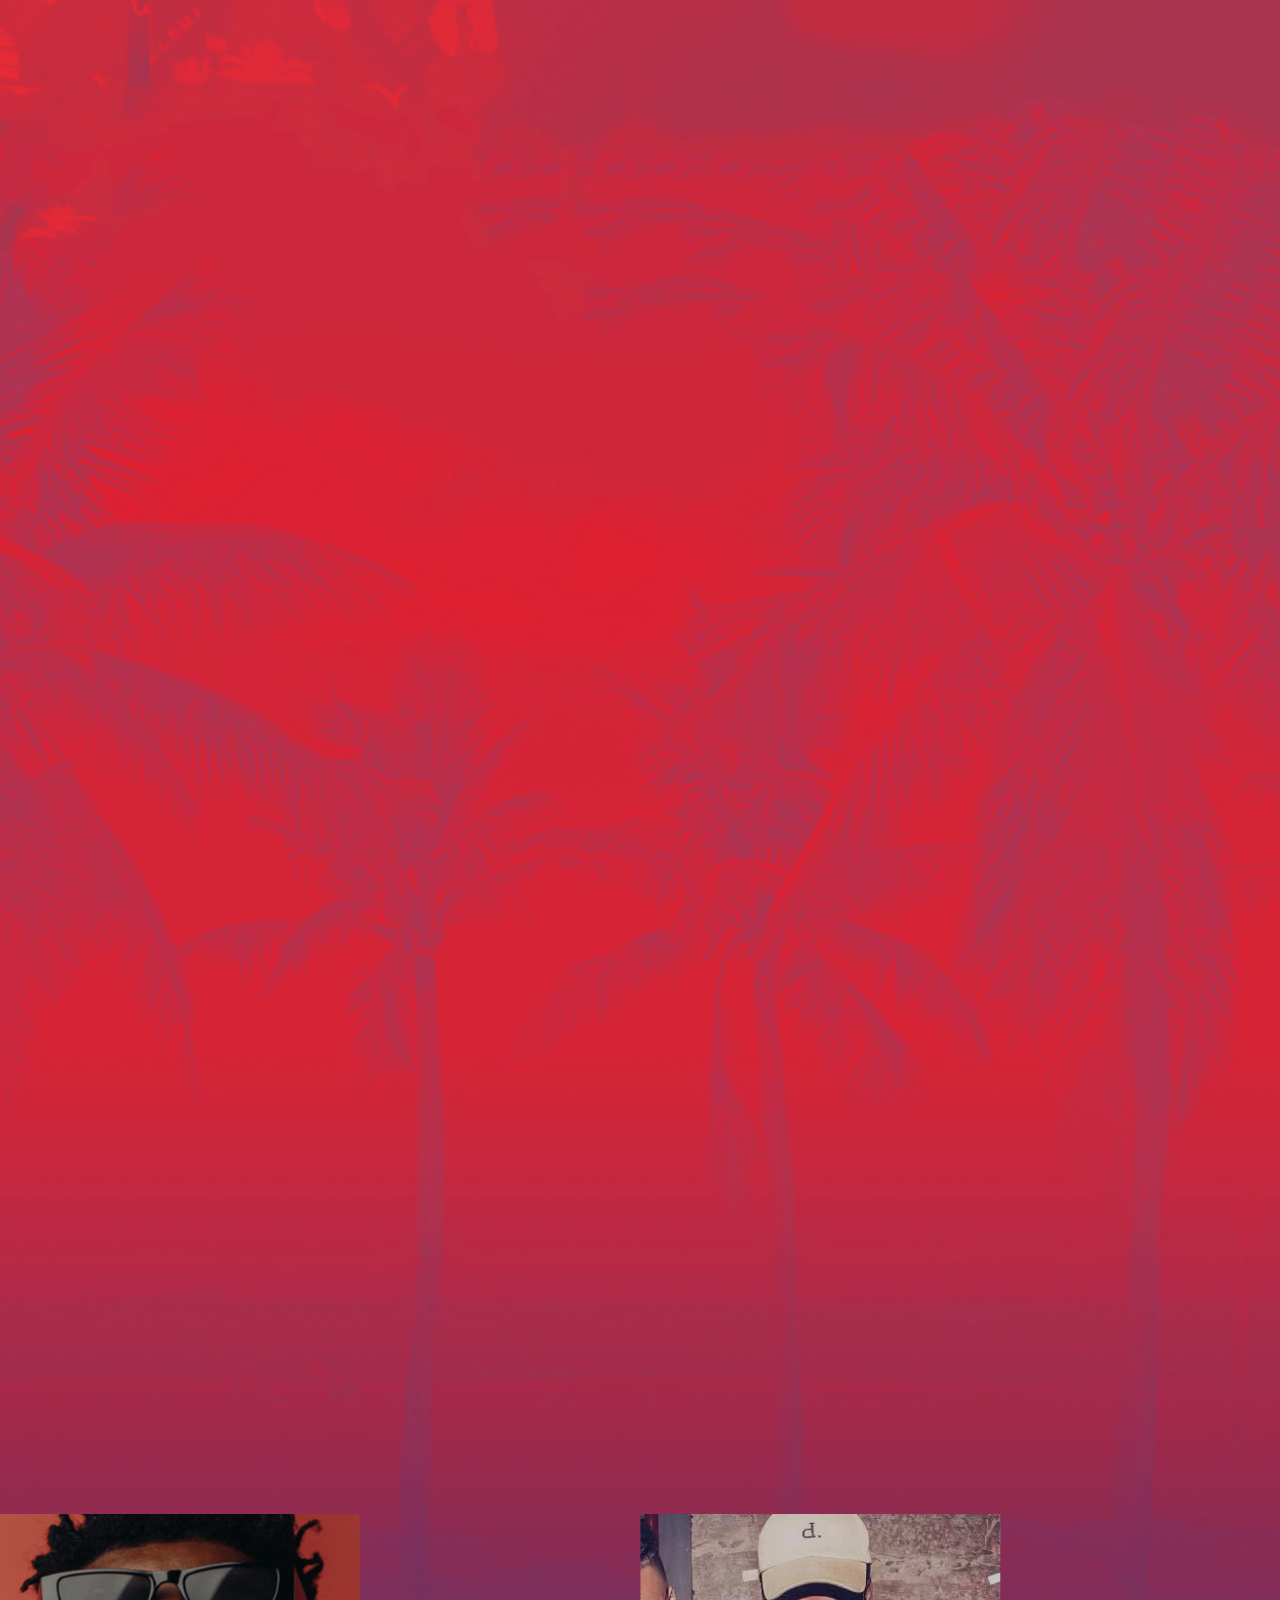
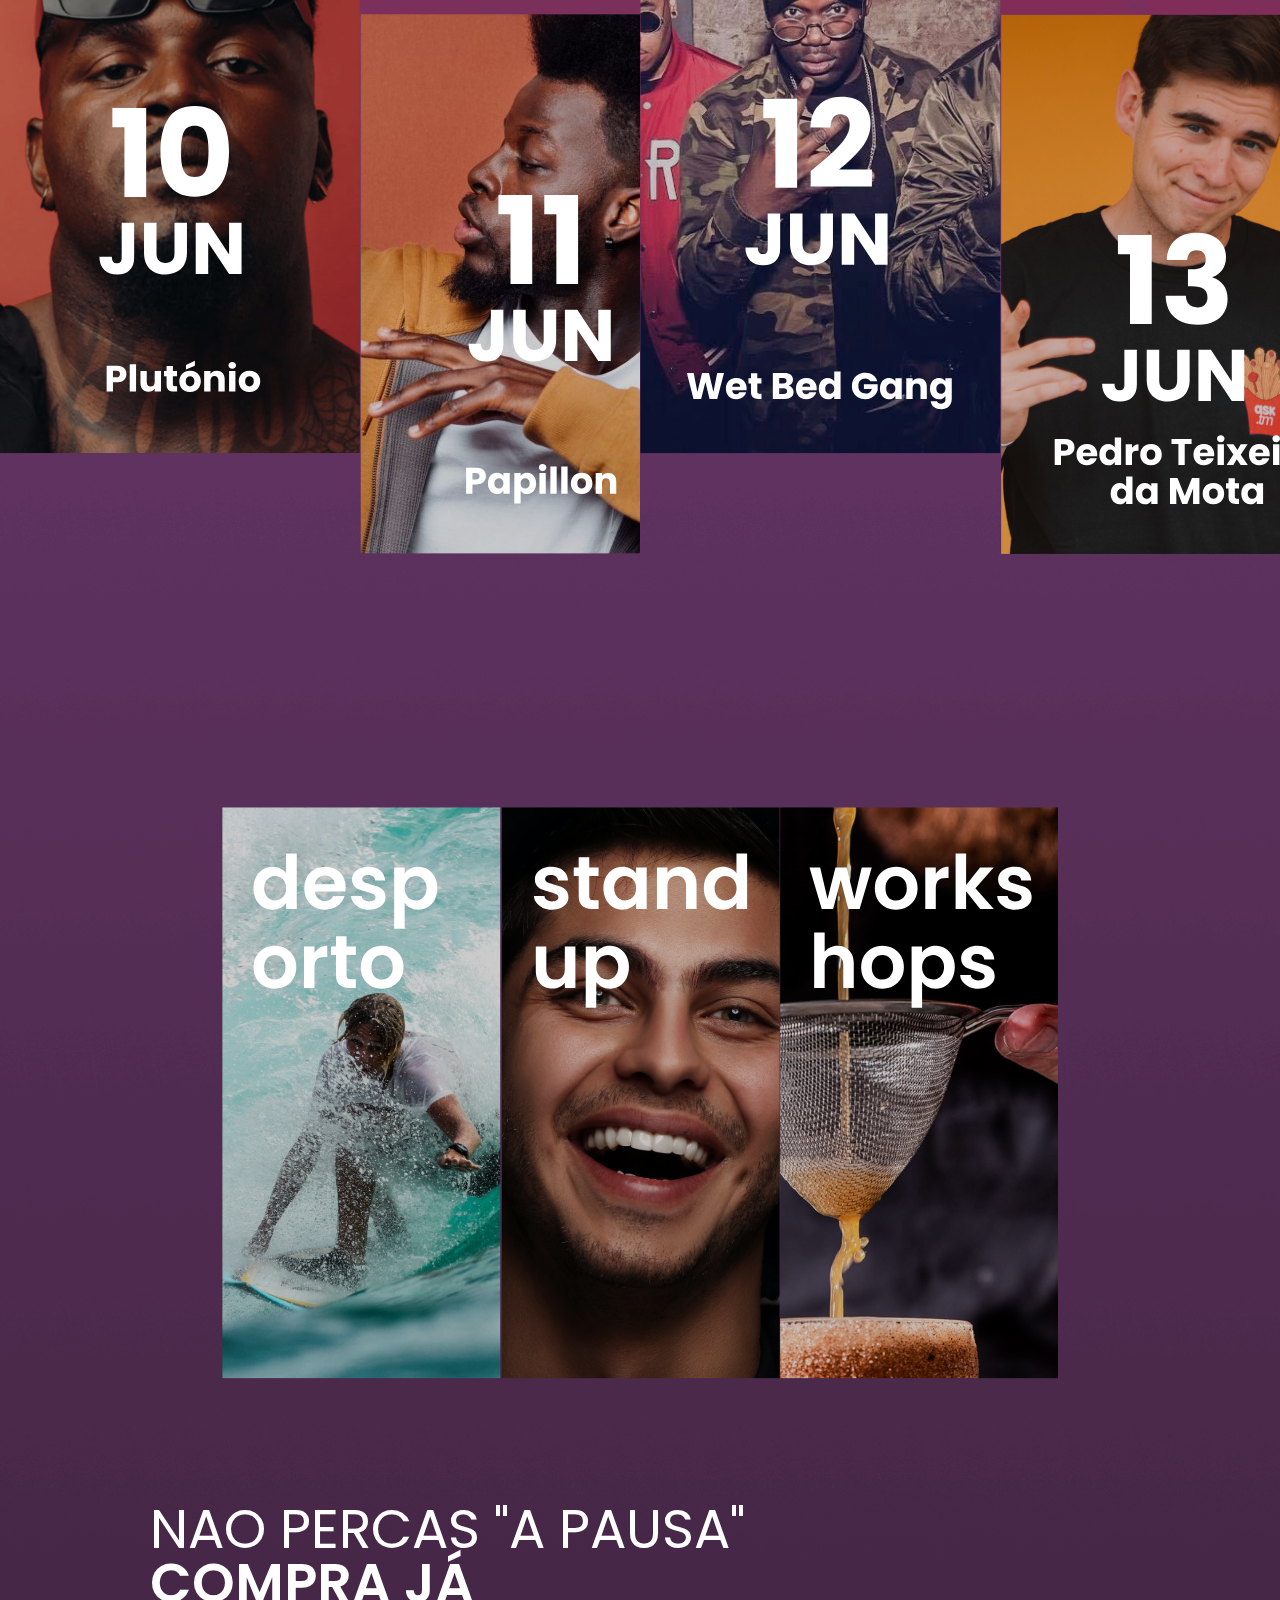
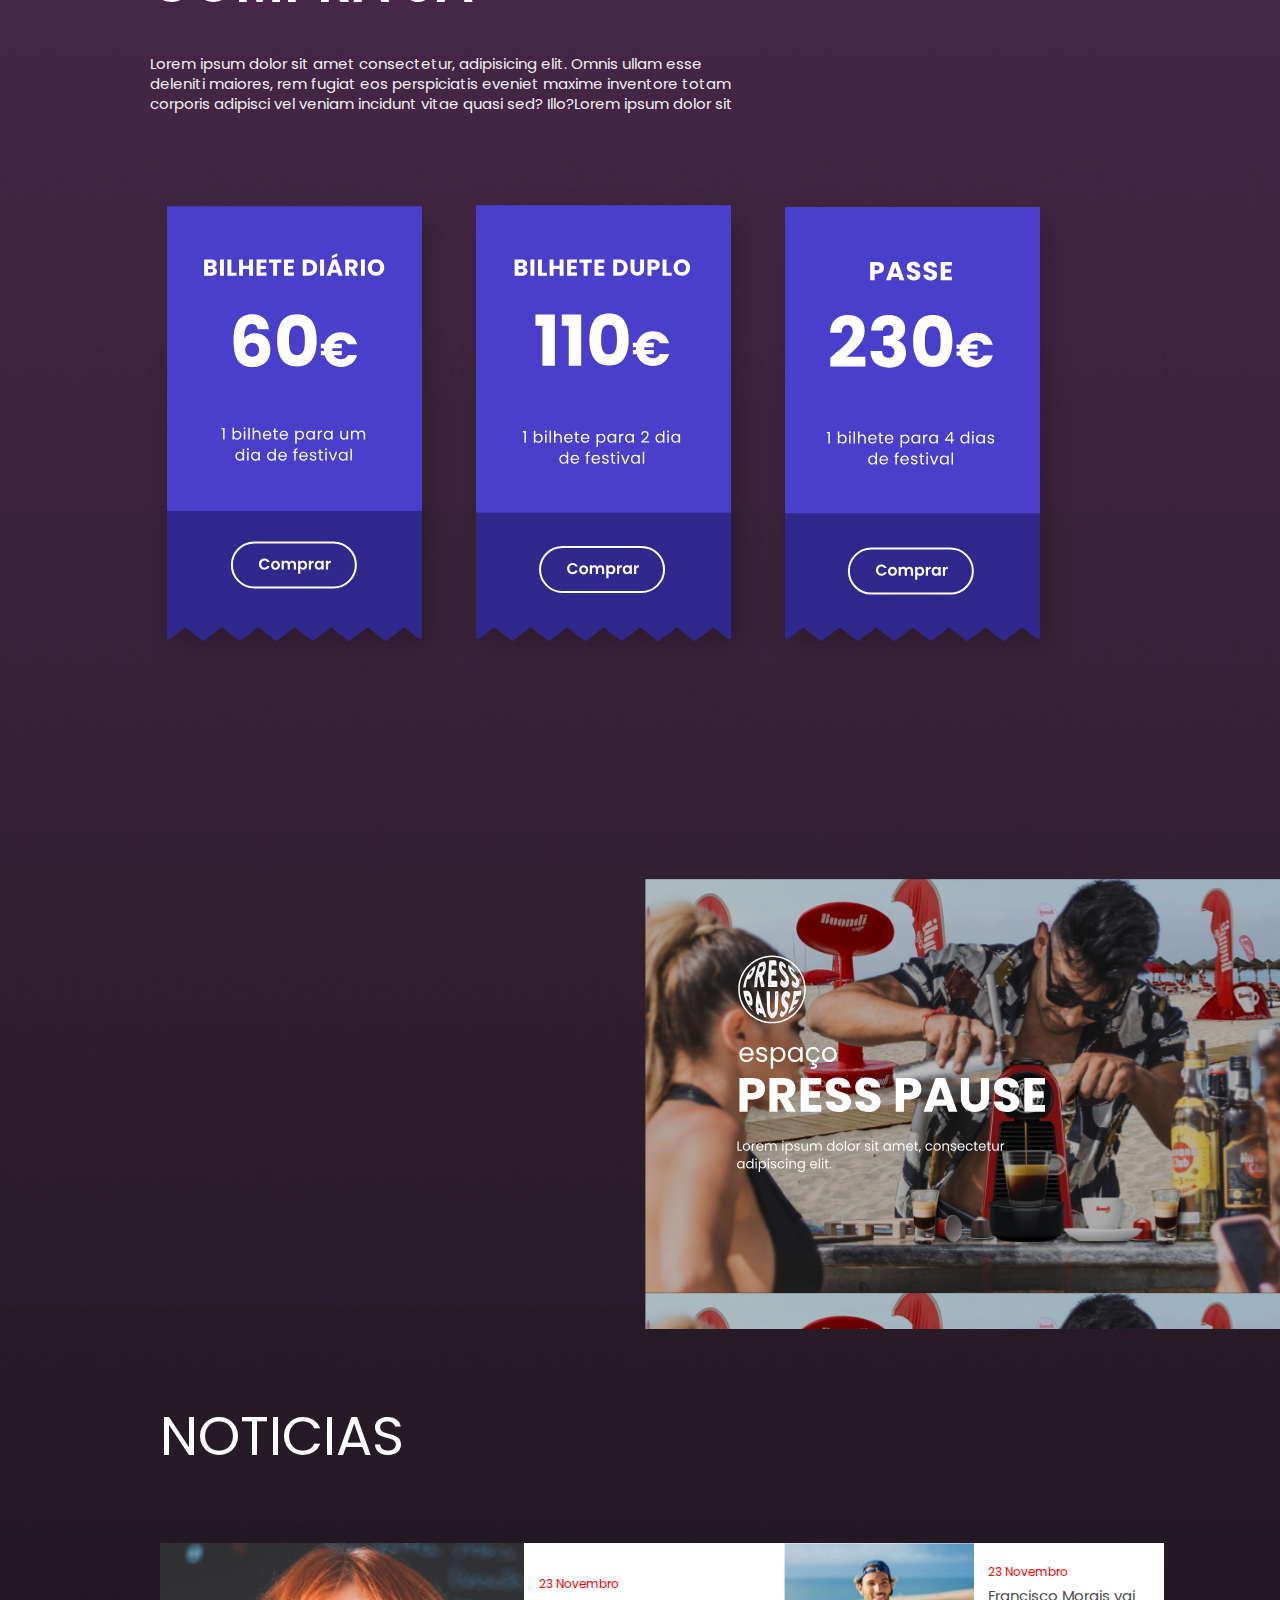
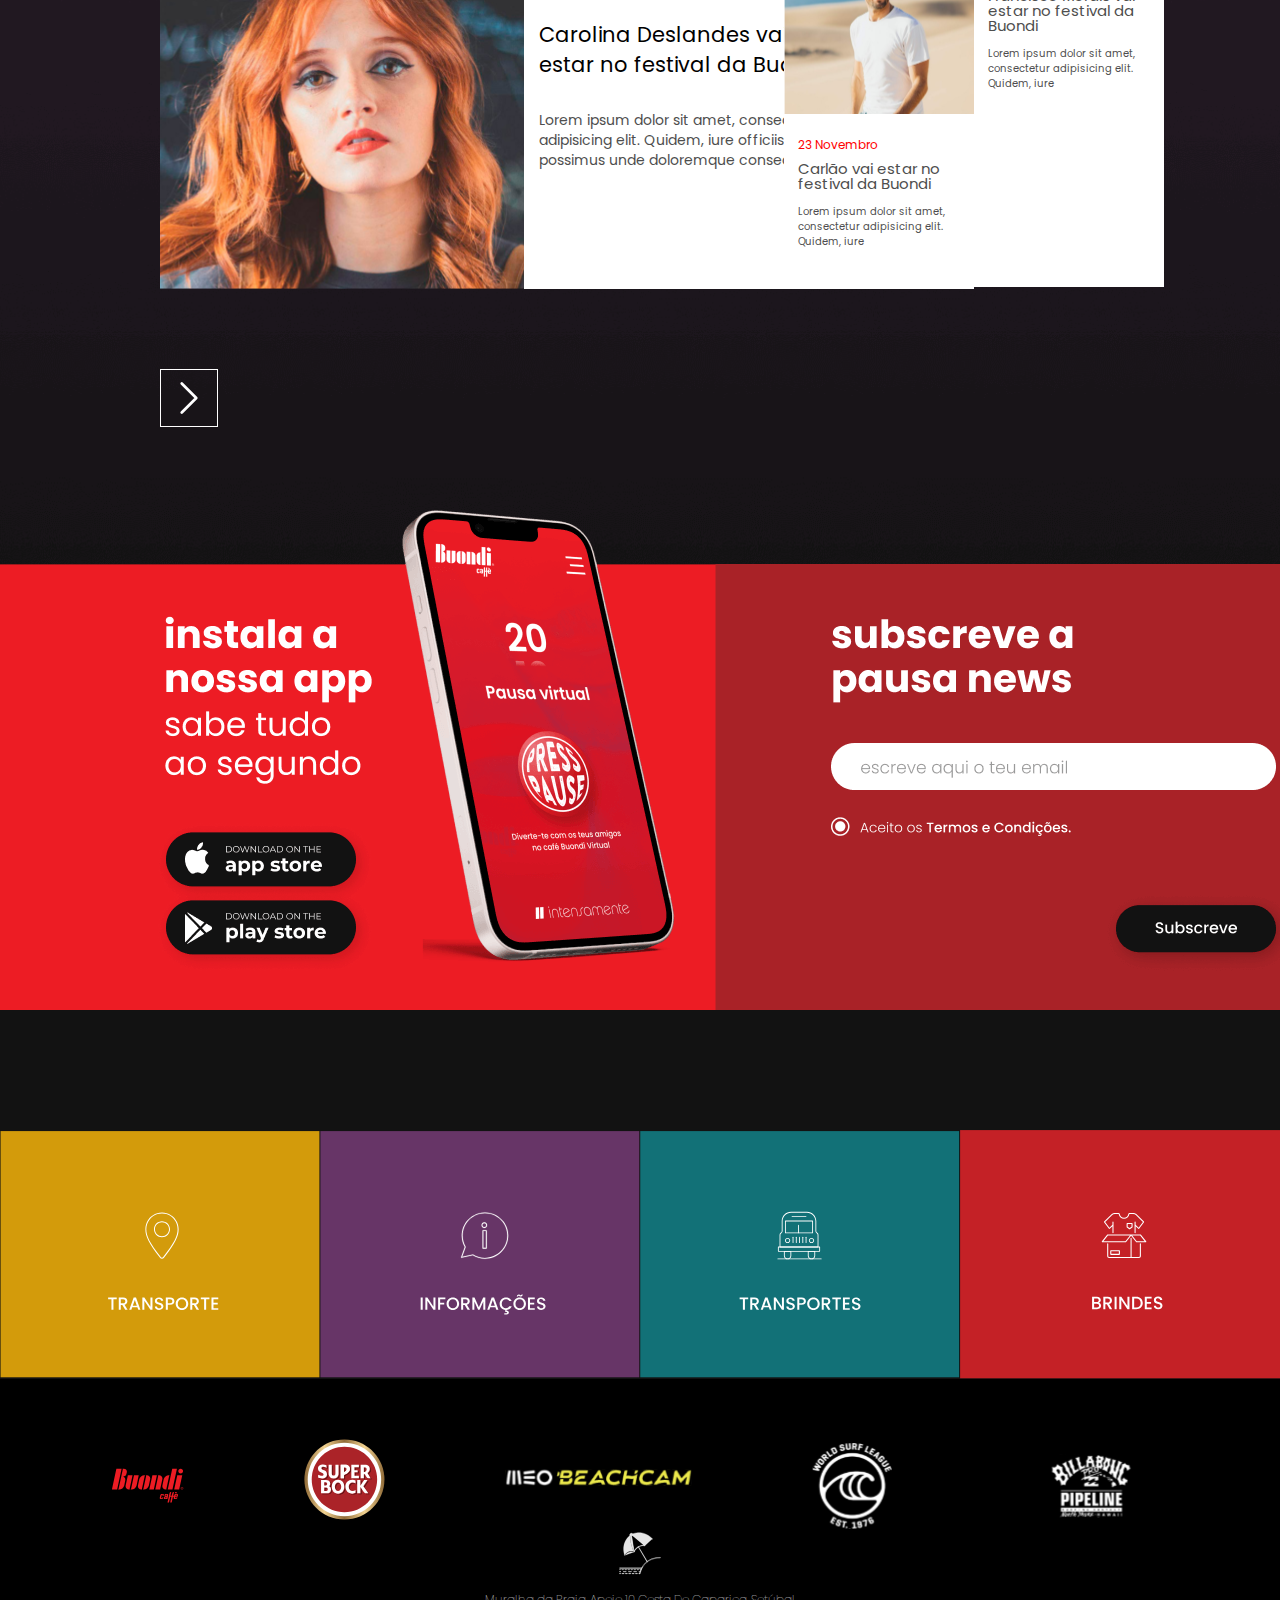
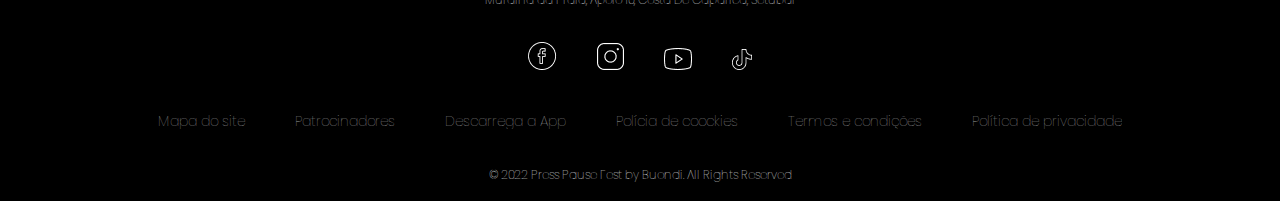
==== commit 0b89af97: "html scss cartaz + fix index" ====
--- a/index.html
+++ b/index.html
@@ -295,40 +295,10 @@
 
 	<!--NOVIDADES-->
 		<section class="novidade">
-			<h3>Queres saber todas as <br>novidades em primeira mão?</h3>
-			<div class="bannerDuploNovidades">
-				<div class="bannerIphone">
-					<div class="txtIphone">
-						<small>instala a<br> nossa app</small>
-						<p>sabe tudo<br>ao segundo</p>
-						<div class="store">
-							<a href="#"><img src="/imagens/novidades/Group 94.svg" alt=""></a>
-							<a href="#"><img src="/imagens/novidades/Group 95.svg" alt=""></a>
-						</div>
-					</div>
-
-				</div>
-				<!-- <span class="imgIphone">
-					<img src="/imagens/novidades/iPhone-13.svg" class="iphone" alt="">
-				</span> -->
-				<div class="bannerNewsletter">
-					<h6>subscreve a pausa news</h6>
-					<form action="">
-						<div>
-							<input type="text" class="paraEmail" placeholder="Escreva aqui o teu e-mail">
-						</div>
-						<div class="inputCondicoes">
-							<input type="radio" id="condicoes" class="buttonAceito">
-							<label for="condicoes"><small>aceito os termos e condições</small></label>
-						</div>	
-					</form>
-					<div class="enviar">
-						<a href="#" class="botaoEnviar">Subscrever</a>
-					</div>
-				</div>
-			</div>
-		</section>
-
+		</section>
+		<section class="novidadeMobile"></section>
+
+		
 	<!--BANNER COLORIDO-->
 		<section class="bannerColorido">
 			<div>
--- a/SCSS/main.css
+++ b/SCSS/main.css
@@ -58,11 +58,19 @@
 
 body {
   background-image: url(/imagens/BG/bg.png);
-  background-repeat: no-repeat;
-  background-position: initial;
-  background-position-x: center;
+  background-size: cover;
+  background-position: center center;
   -o-object-fit: cover;
      object-fit: cover;
+}
+
+@media screen and (max-width: 400px) {
+  body {
+    background-size: cover;
+    background-position: center center;
+    -o-object-fit: cover;
+       object-fit: cover;
+  }
 }
 
 .menu {
@@ -92,7 +100,7 @@
 
 @media screen and (max-width: 400px) {
   .menu .logoBuondi a img {
-    width: 75%;
+    width: 150%;
   }
 }
 
@@ -981,299 +989,37 @@
 }
 
 .novidade {
-  overflow: hidden;
+  background-image: url(/imagens/novidades/newseiphone.png);
+  background-repeat: no-repeat;
+  width: 100%;
+  height: 500px;
+  margin-bottom: 120px;
 }
 
 @media screen and (max-width: 400px) {
   .novidade {
-    overflow: hidden;
-    width: 100%;
-  }
-}
-
-.novidade h3 {
-  font-size: 54px;
-  font-family: "Poppins", sans-serif;
-  padding: 75px 0 0 150px;
-  line-height: 60px;
-  margin-bottom: 130px;
-  color: white;
-  overflow: hidden;
-}
-
-@media screen and (max-width: 400px) {
-  .novidade h3 {
-    font-size: 46px;
-    padding: 20px;
-    overflow: hidden;
-    margin-bottom: 40px;
-  }
-}
-
-.novidade .bannerDuploNovidades {
-  display: -webkit-box;
-  display: -ms-flexbox;
-  display: flex;
-  -ms-flex-wrap: nowrap;
-      flex-wrap: nowrap;
-  -webkit-box-pack: justify;
-      -ms-flex-pack: justify;
-          justify-content: space-between;
-  -webkit-box-align: center;
-      -ms-flex-align: center;
-          align-items: center;
-  margin-bottom: 80px;
-  position: relative;
-  overflow: hidden;
-}
-
-@media screen and (max-width: 400px) {
-  .novidade .bannerDuploNovidades {
-    display: -ms-grid;
-    display: grid;
-    -ms-grid-columns: 1fr;
-        grid-template-columns: 1fr;
-    height: 100%;
-    width: 100%;
-    overflow: hidden;
-  }
-}
-
-.novidade .bannerDuploNovidades .bannerIphone {
-  background-image: url(/imagens/espaco/iphone.png);
+    display: none;
+  }
+}
+
+.novidadeMobile {
+  background-image: url(/imagens/novidades/mobile_newsiphone.png);
   background-repeat: no-repeat;
-  background-size: auto;
+  background-position: center;
   width: 100%;
-  height: 400px;
-  padding: 80px 0 50px 120px;
-  /*
-            span{
-                position: relative;
-                z-index: 1;
-                .iphone{
-                    position: absolute;
-                    left: 250px;
-                    top: -500px;
-                    z-index: -1;
-                }
-            */
-}
-
-@media screen and (max-width: 400px) {
-  .novidade .bannerDuploNovidades .bannerIphone {
-    padding: 0px 0px 0px 20px;
-    background-size: 100% auto;
-  }
-}
-
-.novidade .bannerDuploNovidades .bannerIphone .txtIphone {
-  padding-top: 40px;
-}
-
-.novidade .bannerDuploNovidades .bannerIphone .txtIphone small {
-  font-size: 16px;
-  font-weight: bold;
-  color: white;
-  font-family: "Poppins", sans-serif;
-  margin-top: 80px;
-}
-
-@media screen and (max-width: 400px) {
-  .novidade .bannerDuploNovidades .bannerIphone .txtIphone small {
-    font-size: 24px;
-  }
-}
-
-.novidade .bannerDuploNovidades .bannerIphone .txtIphone p {
-  font-size: 20px;
-  font-weight: regular;
-  color: white;
-  font-family: "Poppins", sans-serif;
-  margin-top: 20px;
-}
-
-@media screen and (max-width: 400px) {
-  .novidade .bannerDuploNovidades .bannerIphone .txtIphone p {
-    font-size: 30px;
-  }
-}
-
-.novidade .bannerDuploNovidades .bannerIphone .txtIphone .store {
-  display: -ms-grid;
-  display: grid;
-  -ms-grid-columns: 1fr;
-      grid-template-columns: 1fr;
-  margin-top: 40px;
-  margin-left: -18px;
-  width: 100px;
-}
-
-.novidade .bannerDuploNovidades .bannerNewsletter {
-  background-color: #A92227;
-  padding: 40px;
-  overflow: hidden;
-}
-
-@media screen and (max-width: 400px) {
-  .novidade .bannerDuploNovidades .bannerNewsletter {
-    padding: 20px;
-    display: -ms-grid;
-    display: grid;
-    -ms-grid-columns: 1fr;
-        grid-template-columns: 1fr;
-    place-items: center;
-    overflow: hidden;
-    height: 300px;
-  }
-}
-
-.novidade .bannerDuploNovidades .bannerNewsletter h6 {
-  font-size: 24px;
-  font-weight: bold;
-  font-family: "Poppins", sans-serif;
-  color: white;
-  margin-bottom: 40px;
-  line-height: 45px;
-}
-
-@media screen and (max-width: 400px) {
-  .novidade .bannerDuploNovidades .bannerNewsletter h6 {
-    margin-bottom: 10px;
-  }
-}
-
-.novidade .bannerDuploNovidades .bannerNewsletter form {
-  display: -webkit-box;
-  display: -ms-flexbox;
-  display: flex;
-  -ms-flex-wrap: wrap;
-      flex-wrap: wrap;
-  -webkit-box-pack: center;
-      -ms-flex-pack: center;
-          justify-content: center;
-  width: 100%;
-  overflow: hidden;
-}
-
-@media screen and (max-width: 400px) {
-  .novidade .bannerDuploNovidades .bannerNewsletter form {
-    overflow: hidden;
-    -webkit-box-pack: center;
-        -ms-flex-pack: center;
-            justify-content: center;
-    width: 100%;
-  }
-}
-
-@media screen and (max-width: 400px) {
-  .novidade .bannerDuploNovidades .bannerNewsletter form div {
-    margin: 0;
-    width: 100%;
-    overflow: hidden;
-    display: -webkit-box;
-    display: -ms-flexbox;
-    display: flex;
-    -webkit-box-pack: center;
-        -ms-flex-pack: center;
-            justify-content: center;
-  }
-}
-
-.novidade .bannerDuploNovidades .bannerNewsletter form div .paraEmail {
-  width: 240px;
-  height: 47px;
-  border-radius: 41px;
-  border-style: none;
-  padding-left: 20px;
-  font-family: "Poppins", sans-serif;
-}
-
-@media screen and (max-width: 400px) {
-  .novidade .bannerDuploNovidades .bannerNewsletter form div .paraEmail {
-    width: 300px;
-  }
-}
-
-.novidade .bannerDuploNovidades .bannerNewsletter form .inputCondicoes {
-  padding: 20px;
-  max-width: 100%;
-  display: -webkit-box;
-  display: -ms-flexbox;
-  display: flex;
-  -webkit-box-pack: center;
-      -ms-flex-pack: center;
-          justify-content: center;
-  -webkit-box-align: center;
-      -ms-flex-align: center;
-          align-items: center;
-  overflow: hidden;
-}
-
-@media screen and (max-width: 400px) {
-  .novidade .bannerDuploNovidades .bannerNewsletter form .inputCondicoes {
-    overflow: hidden;
-    display: -webkit-box;
-    display: -ms-flexbox;
-    display: flex;
-    -webkit-box-pack: left;
-        -ms-flex-pack: left;
-            justify-content: left;
-    margin-left: 0px;
-  }
-}
-
-.novidade .bannerDuploNovidades .bannerNewsletter form .inputCondicoes label {
-  font-size: 16px;
-  color: white;
-  font-family: "Poppins", sans-serif;
-  font-weight: lighter;
-  padding: 8px;
-}
-
-.novidade .bannerDuploNovidades .bannerNewsletter .enviar {
-  display: -webkit-box;
-  display: -ms-flexbox;
-  display: flex;
-  -webkit-box-pack: end;
-      -ms-flex-pack: end;
-          justify-content: flex-end;
-  margin-top: 65px;
-  margin-right: -380px;
-}
-
-@media screen and (max-width: 400px) {
-  .novidade .bannerDuploNovidades .bannerNewsletter .enviar {
-    margin: 0;
-    display: -webkit-box;
-    display: -ms-flexbox;
-    display: flex;
-  }
-}
-
-.novidade .bannerDuploNovidades .bannerNewsletter .enviar .botaoEnviar {
-  display: -ms-grid;
-  display: grid;
-  place-items: center;
-  width: 160px;
-  height: 47px;
-  border-radius: 41px;
-  border-style: none;
-  background-color: black;
-  color: white;
-  font-family: "Poppins", sans-serif;
-  font-size: 15px;
-  text-decoration: none;
-  margin: auto;
-}
-
-.novidade .bannerDuploNovidades .bannerNewsletter .enviar .botaoEnviar:hover {
-  background-color: rgba(0, 0, 0, 0.267);
+  height: 800px;
+  margin-bottom: 120px;
+}
+
+@media screen and (min-width: 401px) {
+  .novidadeMobile {
+    display: none;
+  }
 }
 
 .bannerColorido {
   width: 100%;
   overflow: hidden;
-  background-color: black;
 }
 
 .bannerColorido div {
@@ -1488,4 +1234,132 @@
   font-size: 17px;
   color: #ffffff;
 }
+
+.bodyCartaz {
+  background-image: url(/imagens/BG/bg_cartaz.png);
+}
+
+.bodyCartaz .bannerPrincipal .sociaisVertical {
+  display: -webkit-box;
+  display: -ms-flexbox;
+  display: flex;
+  -webkit-box-pack: end;
+      -ms-flex-pack: end;
+          justify-content: end;
+  margin-right: 40px;
+}
+
+@media screen and (max-width: 400px) {
+  .bodyCartaz .bannerPrincipal .sociaisVertical {
+    margin-right: 10px;
+  }
+}
+
+.bodyCartaz .bannerPrincipal .sociaisVertical .sociaisHero {
+  display: -ms-grid;
+  display: grid;
+  grid-gap: 20px;
+}
+
+.bodyCartaz .lineUp .listaDosArtistas {
+  font-family: "Poppins", sans-serif;
+  color: white;
+}
+
+.bodyCartaz .lineUp .listaDosArtistas #musica h4 {
+  font-size: 36px;
+}
+
+.bodyCartaz .lineUp .listaDosArtistas #musica h3 {
+  font-size: 32px;
+}
+
+.bodyCartaz .lineUp .listaDosArtistas #musica2 h3 {
+  font-size: 32px;
+}
+
+.bodyCartaz .lineUp .listaDosArtistas #humor h4 {
+  font-size: 24px;
+}
+
+.bodyCartaz .lineUp .listaDosArtistas #humor h3 {
+  font-size: 24px;
+}
+
+.bodyCartaz .lineUp .listaDosArtistas div {
+  margin: 120px 0 120px 0;
+  display: -ms-grid;
+  display: grid;
+  place-items: center;
+}
+
+.bodyCartaz .lineUp .listaDosArtistas div h4 {
+  font-size: 48px;
+  margin-bottom: 40px;
+}
+
+@media screen and (max-width: 400px) {
+  .bodyCartaz .lineUp .listaDosArtistas div h4 {
+    font-size: 24px;
+  }
+}
+
+.bodyCartaz .lineUp .listaDosArtistas div p {
+  font-size: 48px;
+  font-weight: bold;
+}
+
+@media screen and (max-width: 400px) {
+  .bodyCartaz .lineUp .listaDosArtistas div p {
+    font-size: 24px;
+  }
+}
+
+.bodyCartaz .lineUp .listaDosArtistas div small {
+  font-size: 72px;
+  margin-top: 40px;
+}
+
+@media screen and (max-width: 400px) {
+  .bodyCartaz .lineUp .listaDosArtistas div small {
+    font-size: 24px;
+  }
+}
+
+.bodyCartaz .lineUp .listaDosArtistas div h2 {
+  font-size: 72px;
+  margin-top: 40px;
+}
+
+.bodyCartaz .lineUp .listaDosArtistas div h3 {
+  font-size: 48px;
+  font-weight: bold;
+}
+
+.bodyCartaz .artistas h4 {
+  font-size: 48px;
+  font-weight: bold;
+  color: white;
+  font-family: "Poppins", sans-serif;
+  margin-left: 40px;
+  margin-bottom: 80px;
+}
+
+.bodyCartaz .artistas .slideArtistas {
+  overflow-x: scroll;
+  -ms-scroll-snap-type: x mandatory;
+      scroll-snap-type: x mandatory;
+  scroll-padding-left: 40px;
+  padding: 20px 0px 0px 40px;
+  display: -ms-grid;
+  display: grid;
+  width: 100%;
+  grid-auto-flow: column;
+  gap: 10px;
+  margin-bottom: 120px;
+}
+
+.bodyCartaz .artistas .slideArtistas .pop-icon {
+  scroll-snap-align: start;
+}
 /*# sourceMappingURL=main.css.map */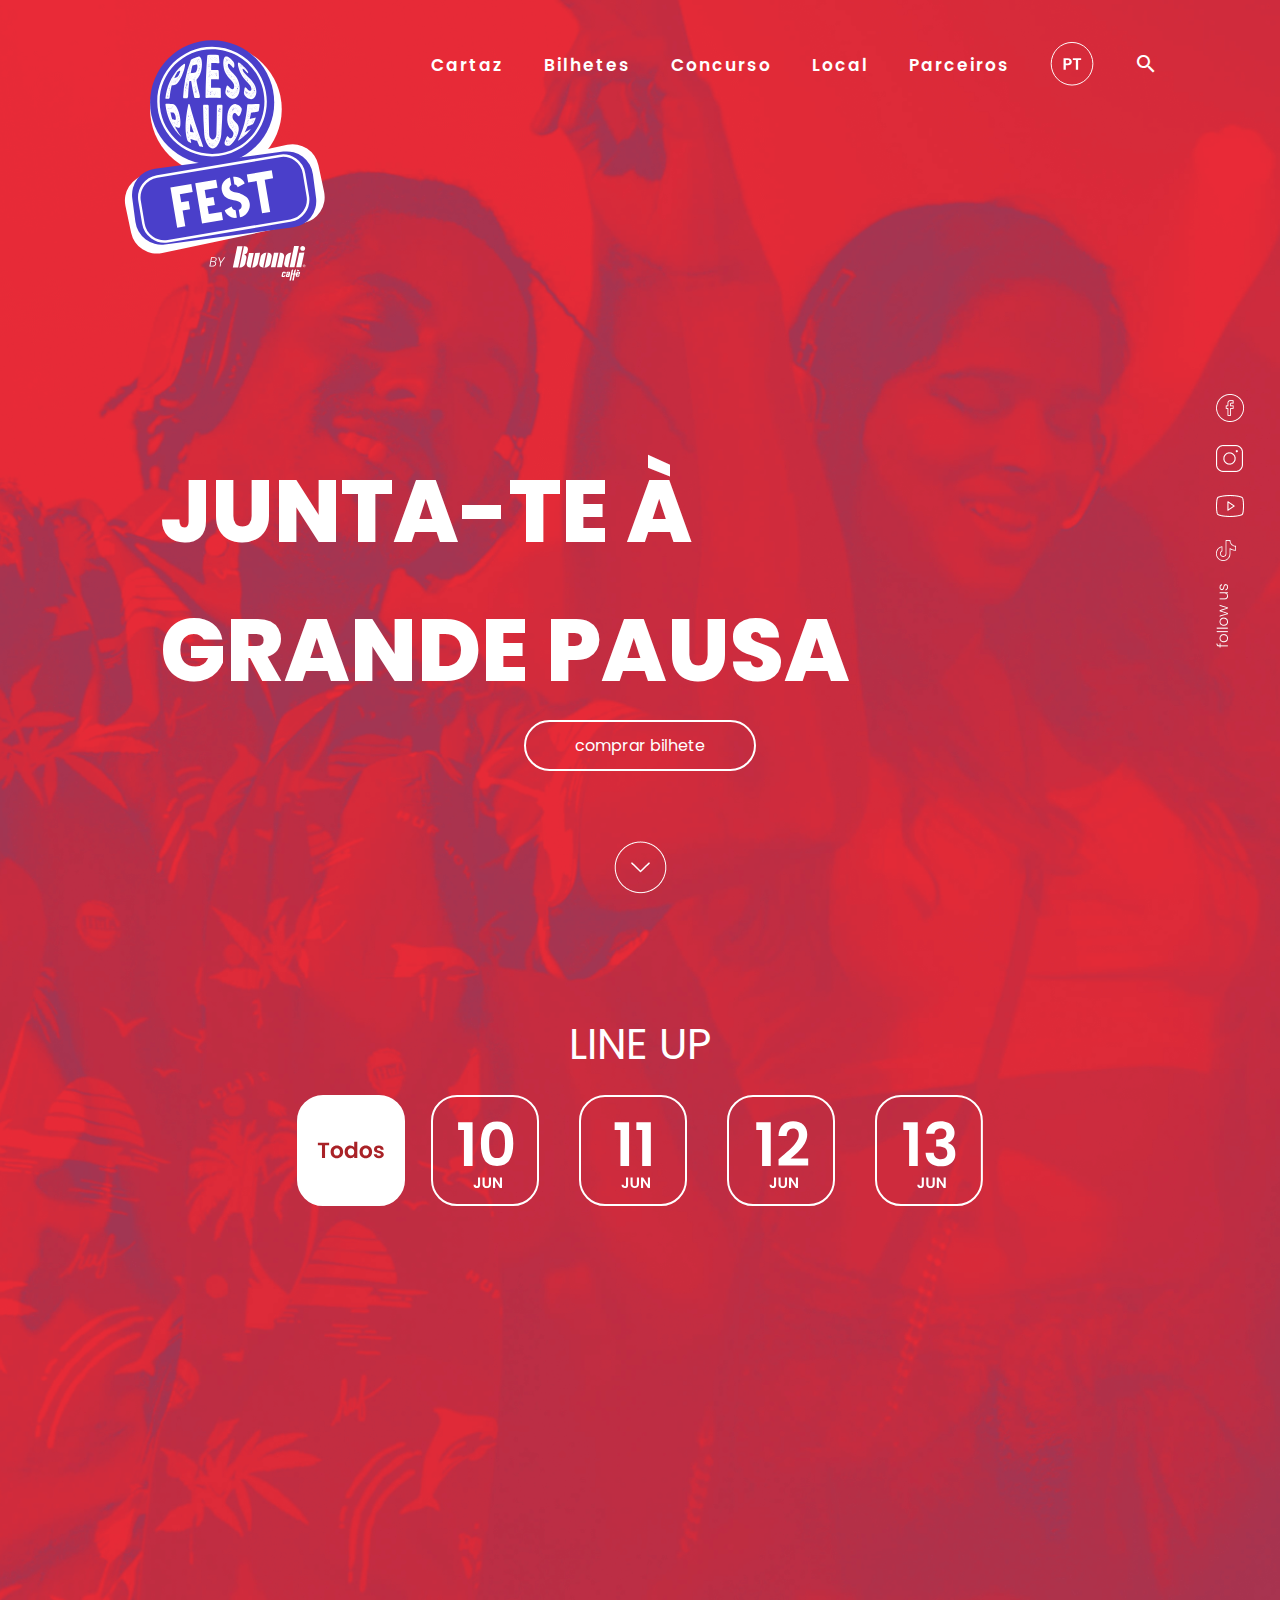
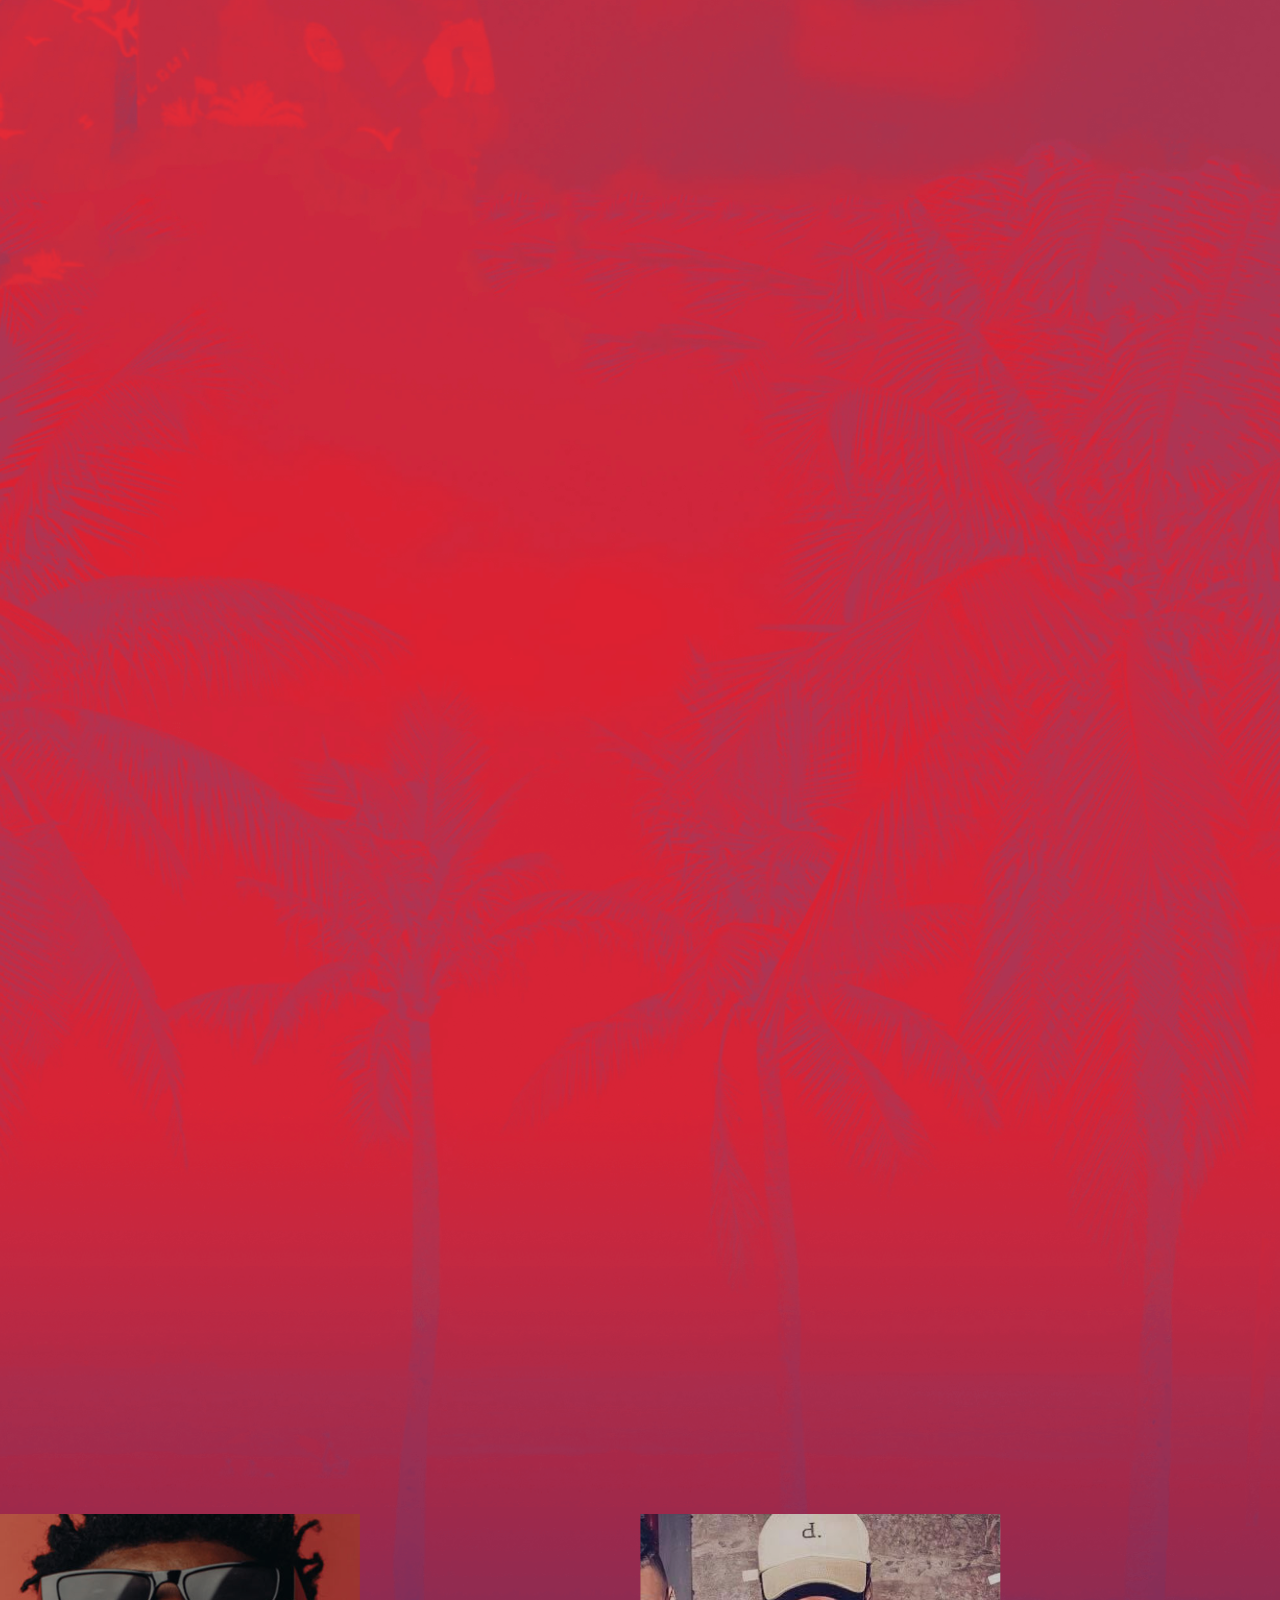
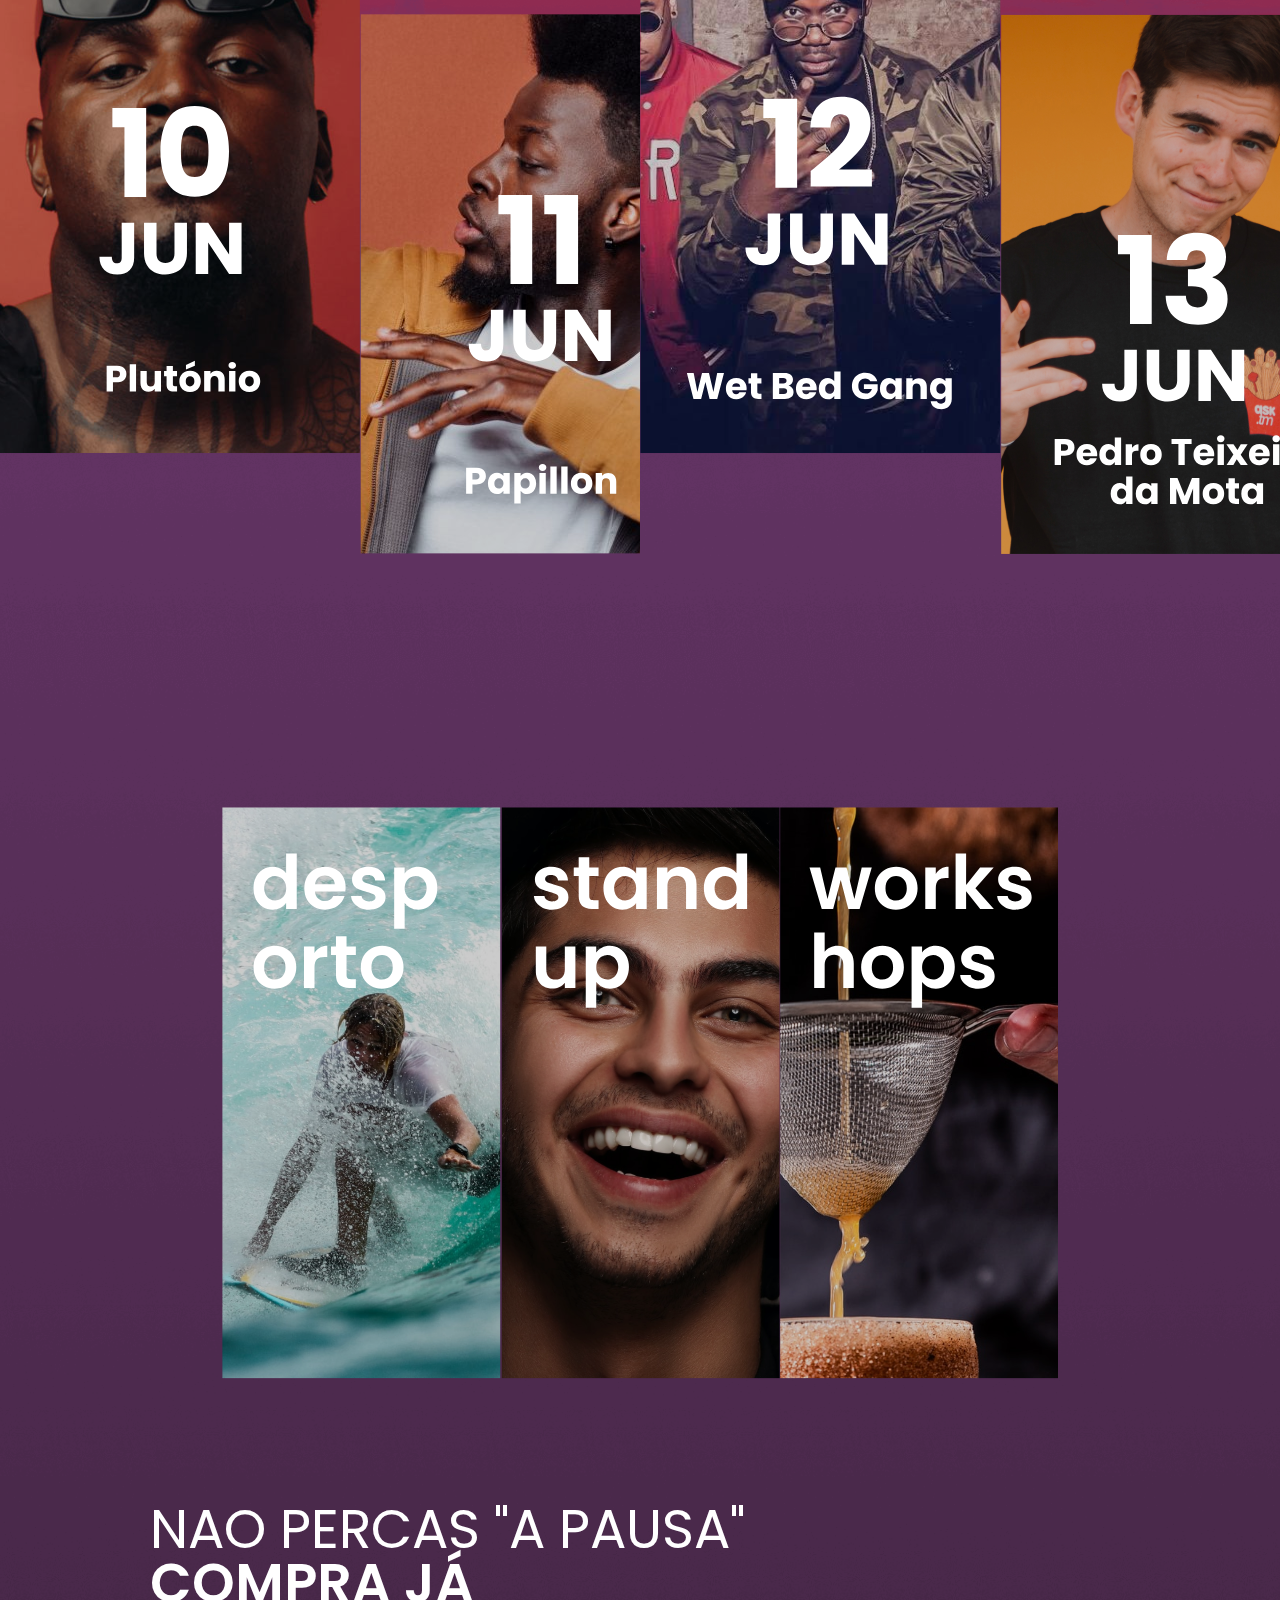
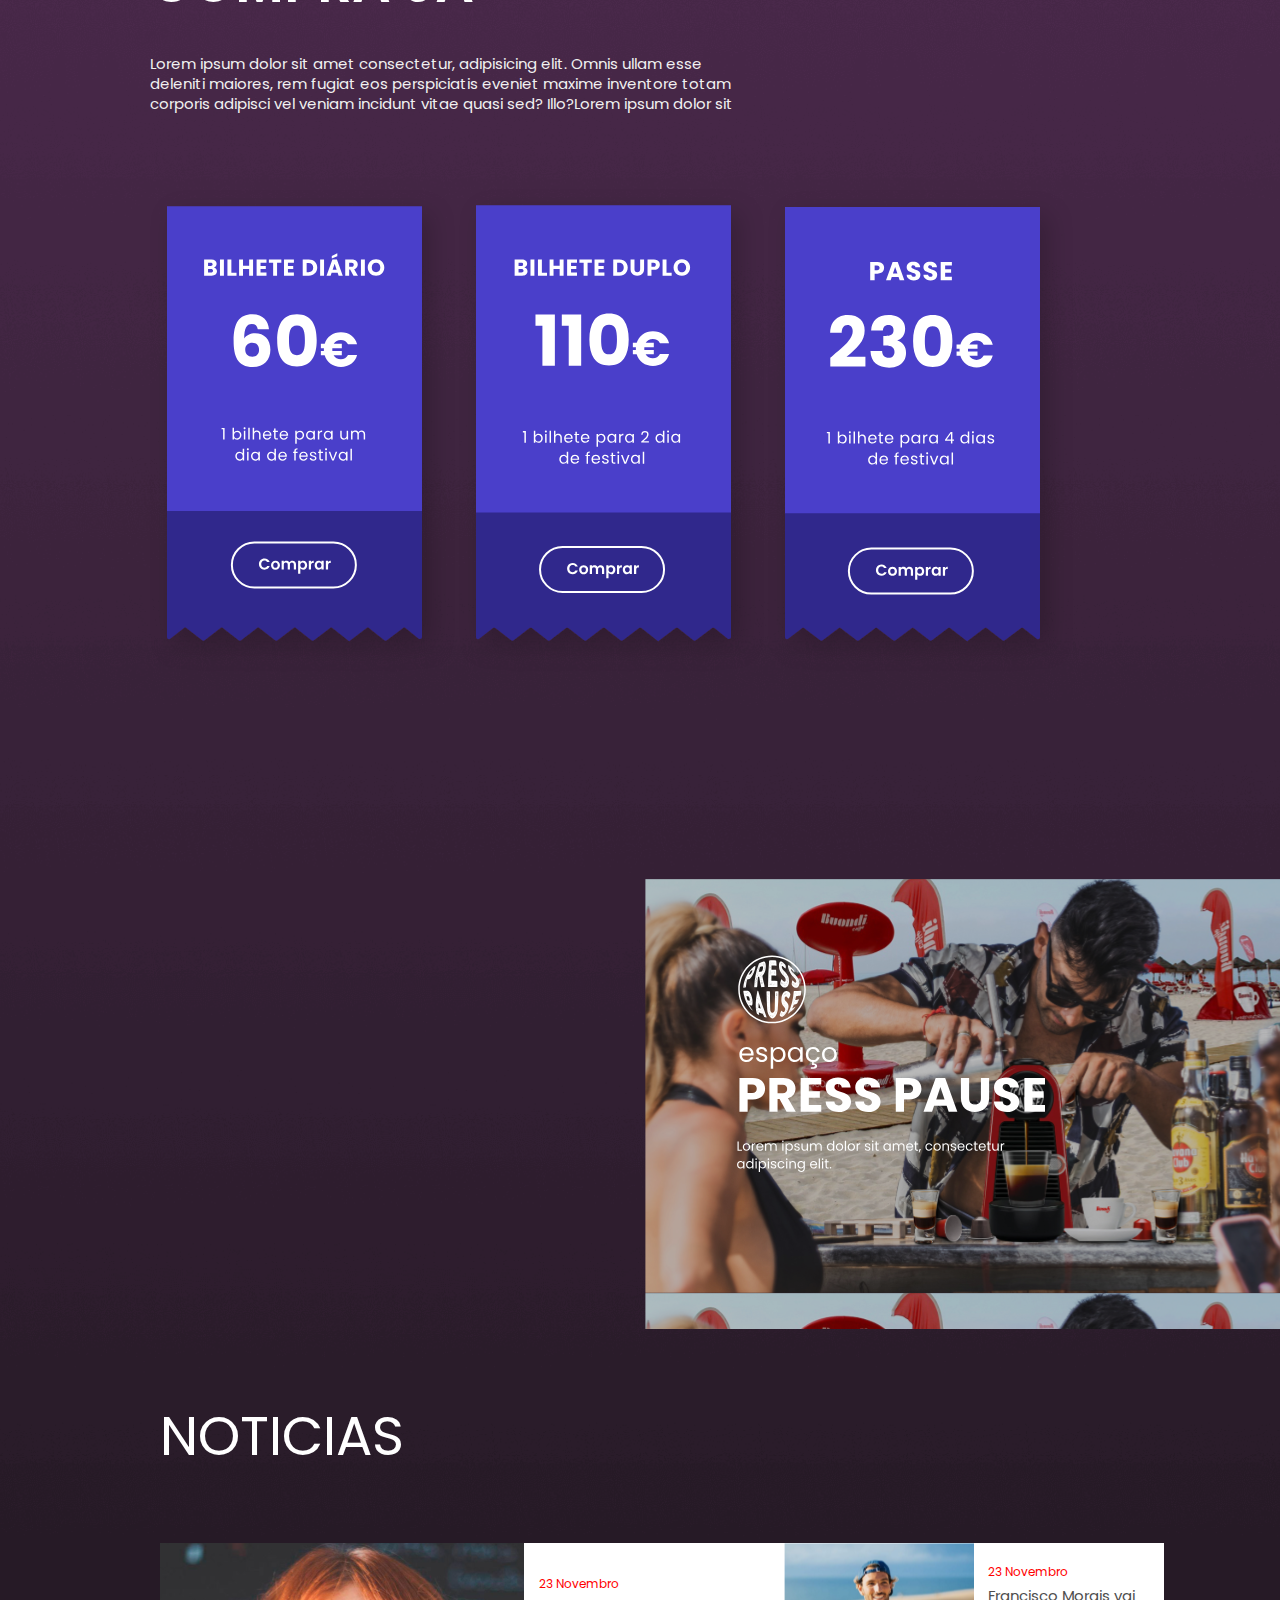
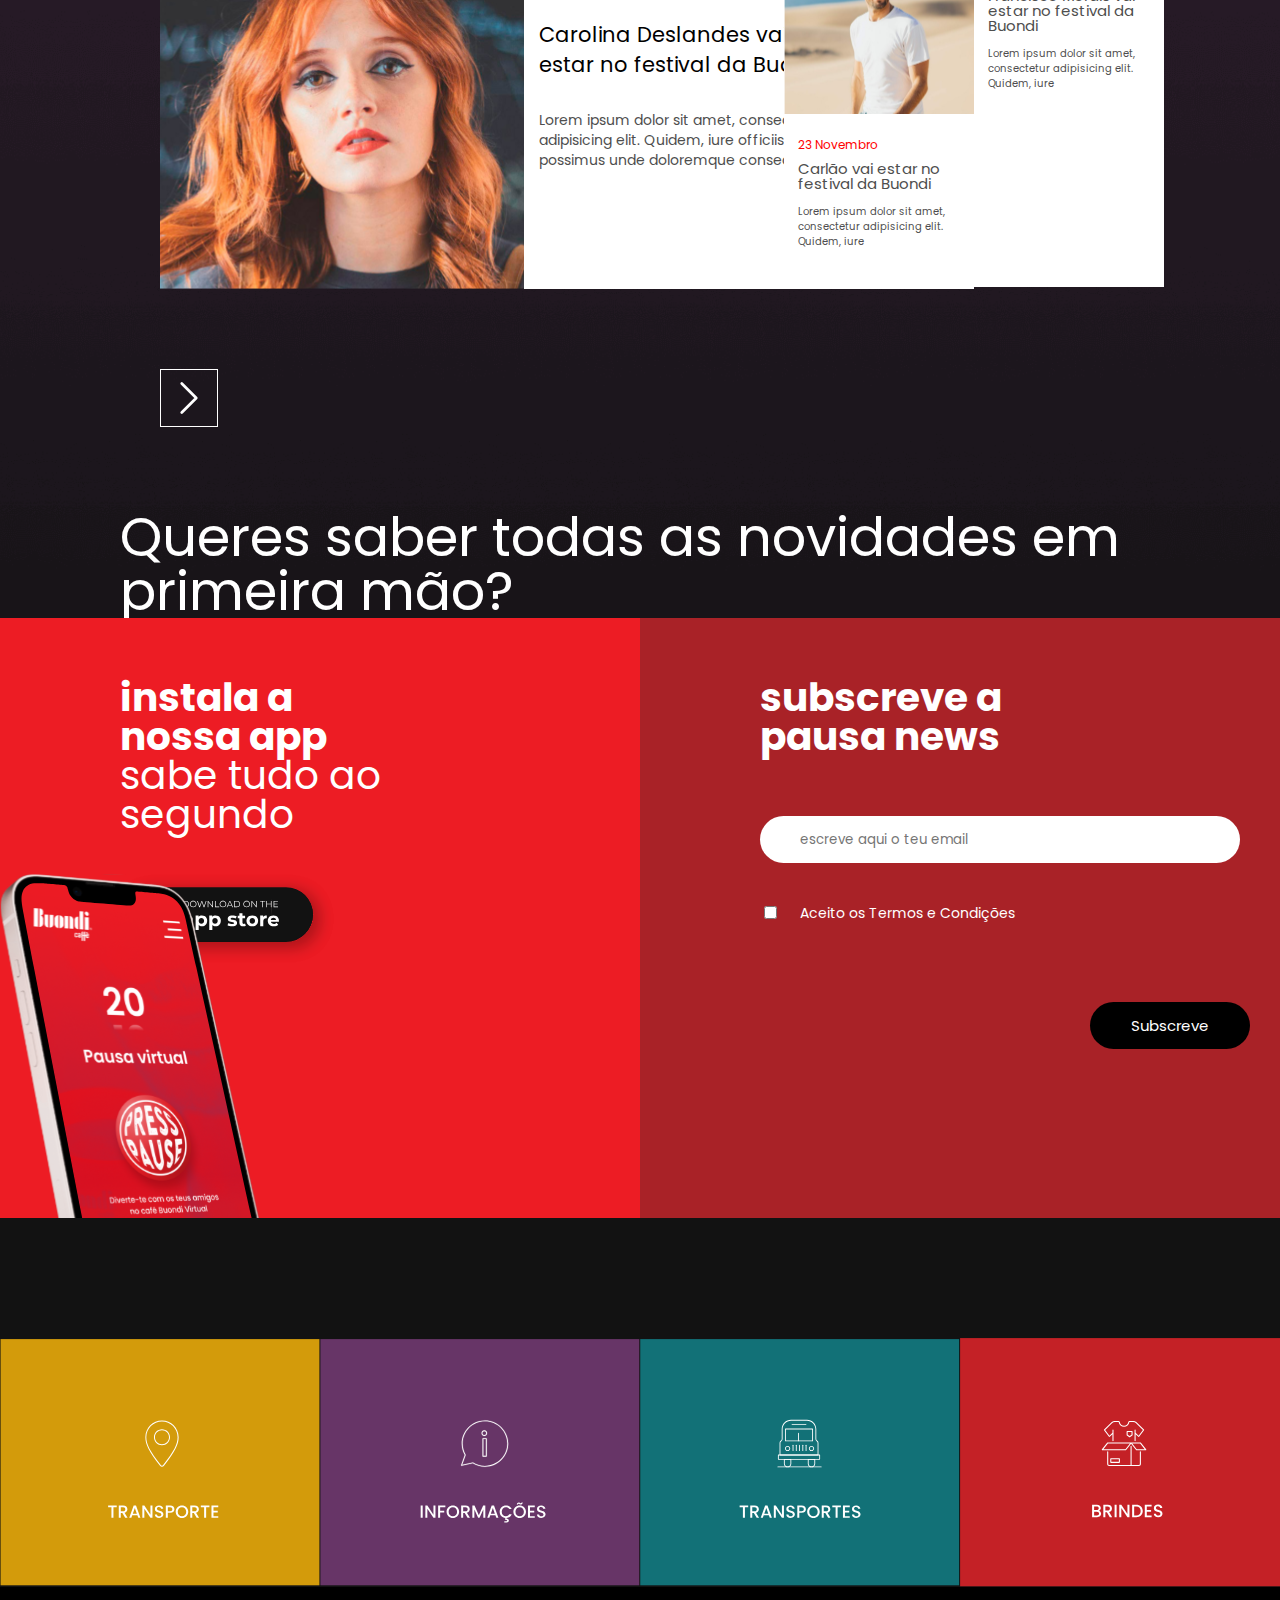
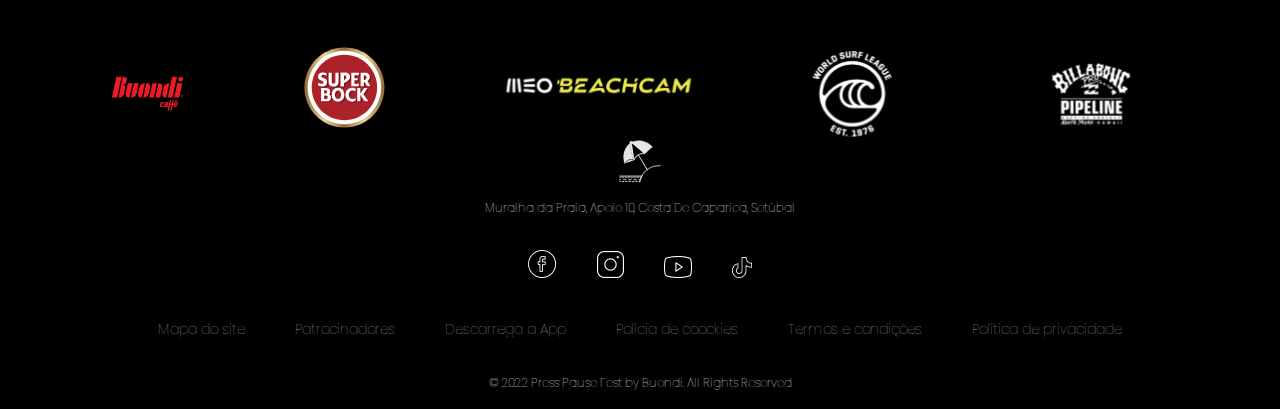
==== commit c57ce84c: "Fix: newsletter" ====
--- a/index.html
+++ b/index.html
@@ -142,9 +142,9 @@
 			</div>
 			<div class="agendaLineUp">
 				<div>
-					<a href="#" class="todosMenor"><img src="/imagens/lineUp/todos.svg" alt=""></a>
-					<div>
-						<a href="#"><img src="/imagens/lineUp/todosMaior.svg" class="todosMaior" alt=""></a>
+					<a href="cartaz.html" class="todosMenor"><img src="/imagens/lineUp/todos.svg" alt=""></a>
+					<div>
+						<a href="cartaz.html"><img src="/imagens/lineUp/todosMaior.svg" class="todosMaior" alt=""></a>
 					</div>
 				</div>
 				<div class="soOsDias">
@@ -294,9 +294,42 @@
 		</article>
 
 	<!--NOVIDADES-->
-		<section class="novidade">
-		</section>
-		<section class="novidadeMobile"></section>
+		<!--
+			<section class="novidade">
+			</section>
+			<section class="novidadeMobile"></section>
+		-->
+		<div class="tituloNovidades">
+			<h3>Queres saber todas as novidades em primeira mão?</h3>
+		</div>
+		<section class="bannerNewsletter">
+			<span class="app">
+				<div class="txtInstala">
+					<h4 class="bold">instala a nossa app</h4>
+					<h4>sabe tudo ao segundo</h4>
+				</div>
+				<div class="buttonStore">
+					<img src="/imagens/novidades/Group 94.svg" alt="">
+					<img src="/imagens/novidades/Group 95.svg" alt="">
+				</div>
+				<img class="iphone" src="/imagens/novidades/iPhone-13.svg" alt="">
+			</span>
+			<span class="newsletter">
+				<h4 class="bold">subscreve a pausa news</h4>
+				<form action="">
+					<input  class="email" type="text" placeholder="escreve aqui o teu email">
+					<div class="condicoes">
+						<input type="checkbox">
+						<h6>Aceito os Termos e Condições</h6>
+					</div>
+				</form>
+				<div class="buttonSubs">
+					<a href="#">Subscreve</a>
+				</div>
+			</span>
+
+		</section>
+
 
 		
 	<!--BANNER COLORIDO-->
--- a/SCSS/main.css
+++ b/SCSS/main.css
@@ -100,7 +100,7 @@
 
 @media screen and (max-width: 400px) {
   .menu .logoBuondi a img {
-    width: 150%;
+    width: 100%;
   }
 }
 
@@ -173,7 +173,6 @@
   .menu .menuHamburguer {
     display: block;
     overflow: hidden;
-    width: 150px;
   }
 }
 
@@ -206,12 +205,14 @@
   color: white;
   font-family: "Poppins", sans-serif;
   line-height: 30px;
-  margin: 0 40px 40px -100px;
+  margin: 0 20px 40px -100px;
   text-align: right;
 }
 
 .listaDisplayNone a {
   text-decoration: none;
+  color: white;
+  text-align: right;
 }
 
 .listaDisplayNone a ul {
@@ -223,6 +224,7 @@
   text-decoration: none;
   color: white;
   margin-bottom: 20px;
+  margin-right: 20px;
 }
 
 .bannerPrincipal .tituloEsociais {
@@ -463,6 +465,22 @@
   }
 }
 
+.lineUp .listaDosArtistas #musica h3 {
+  font-size: 20px;
+}
+
+@media screen and (max-width: 400px) {
+  .lineUp .listaDosArtistas #musica h4 {
+    font-size: 32px;
+  }
+}
+
+@media screen and (max-width: 400px) {
+  .lineUp .listaDosArtistas #musica small {
+    font-size: 40px;
+  }
+}
+
 @media screen and (max-width: 400px) {
   .lineUp .listaDosArtistas #musica2 h4 {
     font-size: 32px;
@@ -988,33 +1006,167 @@
   }
 }
 
-.novidade {
-  background-image: url(/imagens/novidades/newseiphone.png);
-  background-repeat: no-repeat;
+/*
+.novidade{
+    background-image: url(/imagens/novidades/newseiphone.png);
+    background-repeat: no-repeat;
+    width: 100%;
+    height: 500px;
+    margin-bottom: 120px;
+    @media screen and (max-width: 400px){
+        display: none;
+    }
+}
+
+.novidadeMobile {
+    background-image: url(/imagens/novidades/mobile_newsiphone.png);
+    background-repeat: no-repeat;
+    background-position: center;
+    width: 100%;
+    height: 800px;
+    margin-bottom: 120px;
+    @media screen and (min-width: 401px){
+        display: none;
+    }
+}
+*/
+.tituloNovidades h3 {
+  color: white;
+  font-family: "Poppins", sans-serif;
+  font-size: 54px;
+  width: 1000px;
+  margin-left: 120px;
+}
+
+.bannerNewsletter {
+  overflow: hidden;
+  display: -ms-grid;
+  display: grid;
+  -ms-grid-columns: 50% 50%;
+      grid-template-columns: 50% 50%;
+  place-items: center;
+  margin-bottom: 120px;
+}
+
+@media screen and (max-width: 400px) {
+  .bannerNewsletter {
+    overflow: hidden;
+    width: 100%;
+  }
+}
+
+.bannerNewsletter .app {
+  background-color: #ED1C24;
   width: 100%;
-  height: 500px;
-  margin-bottom: 120px;
-}
-
-@media screen and (max-width: 400px) {
-  .novidade {
-    display: none;
-  }
-}
-
-.novidadeMobile {
-  background-image: url(/imagens/novidades/mobile_newsiphone.png);
-  background-repeat: no-repeat;
-  background-position: center;
+  height: 100%;
+  position: relative;
+}
+
+.bannerNewsletter .app .txtInstala {
+  width: 300px;
+  margin-left: 120px;
+  margin-top: 60px;
+}
+
+.bannerNewsletter .app .txtInstala h4 {
+  color: white;
+  font-family: "Poppins", sans-serif;
+  font-size: 39px;
+}
+
+.bannerNewsletter .app .txtInstala .bold {
+  color: white;
+  font-family: "Poppins", sans-serif;
+  font-size: 39px;
+  font-weight: bold;
+}
+
+.bannerNewsletter .app .buttonStore {
+  display: -ms-grid;
+  display: grid;
+  margin-left: 110px;
+  margin-top: 40px;
+}
+
+.bannerNewsletter .app img {
+  position: absolute;
+}
+
+.bannerNewsletter .newsletter {
+  background-color: #A92227;
+  height: 600px;
   width: 100%;
-  height: 800px;
-  margin-bottom: 120px;
-}
-
-@media screen and (min-width: 401px) {
-  .novidadeMobile {
-    display: none;
-  }
+}
+
+.bannerNewsletter .newsletter .bold {
+  color: white;
+  font-family: "Poppins", sans-serif;
+  font-size: 39px;
+  font-weight: bold;
+  margin-left: 120px;
+  margin-top: 60px;
+  width: 300px;
+}
+
+.bannerNewsletter .newsletter form .email {
+  width: 440px;
+  height: 47px;
+  border-radius: 41px;
+  border-style: none;
+  font-family: "Poppins", sans-serif;
+  margin: 60px 0 0 120px;
+  padding-left: 40px;
+}
+
+@media screen and (max-width: 400px) {
+  .bannerNewsletter .newsletter form .email {
+    width: 300px;
+  }
+}
+
+.bannerNewsletter .newsletter form .condicoes {
+  display: -webkit-box;
+  display: -ms-flexbox;
+  display: flex;
+  gap: 20px;
+  margin: 40px 0 0 120px;
+  -webkit-box-align: center;
+      -ms-flex-align: center;
+          align-items: center;
+}
+
+.bannerNewsletter .newsletter form .condicoes h6 {
+  font-size: 14px;
+  color: white;
+  font-family: "Poppins", sans-serif;
+}
+
+.bannerNewsletter .newsletter .buttonSubs {
+  display: -ms-grid;
+  display: grid;
+  place-items: center;
+  width: 160px;
+  height: 47px;
+  border-radius: 41px;
+  border-style: none;
+  background-color: black;
+  color: white;
+  font-family: "Poppins", sans-serif;
+  font-size: 15px;
+  text-decoration: none;
+  margin: 80px 40px 40px 450px;
+}
+
+.bannerNewsletter .newsletter .buttonSubs a {
+  color: white;
+  text-decoration: none;
+  display: -ms-grid;
+  display: grid;
+  place-items: center;
+}
+
+.bannerNewsletter .newsletter .buttonSubs:hover {
+  background-color: rgba(0, 0, 0, 0.267);
 }
 
 .bannerColorido {
@@ -1239,6 +1391,12 @@
   background-image: url(/imagens/BG/bg_cartaz.png);
 }
 
+@media screen and (max-width: 400px) {
+  .bodyCartaz .bgHeaderLineUp .menuHamburguer {
+    margin-right: 10px;
+  }
+}
+
 .bodyCartaz .bannerPrincipal .sociaisVertical {
   display: -webkit-box;
   display: -ms-flexbox;
@@ -1252,6 +1410,7 @@
 @media screen and (max-width: 400px) {
   .bodyCartaz .bannerPrincipal .sociaisVertical {
     margin-right: 10px;
+    padding-right: 20px;
   }
 }
 
@@ -1264,6 +1423,24 @@
 .bodyCartaz .lineUp .listaDosArtistas {
   font-family: "Poppins", sans-serif;
   color: white;
+}
+
+.bodyCartaz .lineUp .listaDosArtistas .artistas {
+  display: -ms-grid;
+  display: grid;
+  place-items: center;
+}
+
+.bodyCartaz .lineUp .listaDosArtistas .artistas h4 {
+  margin-left: -8px;
+}
+
+.bodyCartaz .lineUp .listaDosArtistas #desporto small {
+  font-size: 32px;
+}
+
+.bodyCartaz .lineUp .listaDosArtistas #desporto h2 {
+  font-size: 48px;
 }
 
 .bodyCartaz .lineUp .listaDosArtistas #musica h4 {
@@ -1271,19 +1448,33 @@
 }
 
 .bodyCartaz .lineUp .listaDosArtistas #musica h3 {
-  font-size: 32px;
+  font-size: 24px;
 }
 
 .bodyCartaz .lineUp .listaDosArtistas #musica2 h3 {
   font-size: 32px;
 }
 
+@media screen and (max-width: 400px) {
+  .bodyCartaz .lineUp .listaDosArtistas #musica2 h3 {
+    font-size: 28px;
+  }
+}
+
+.bodyCartaz .lineUp .listaDosArtistas #musica2 h2 {
+  font-size: 40px;
+}
+
 .bodyCartaz .lineUp .listaDosArtistas #humor h4 {
   font-size: 24px;
 }
 
 .bodyCartaz .lineUp .listaDosArtistas #humor h3 {
-  font-size: 24px;
+  font-size: 20px;
+}
+
+.bodyCartaz .lineUp .listaDosArtistas #humor h2 {
+  font-size: 40px;
 }
 
 .bodyCartaz .lineUp .listaDosArtistas div {
@@ -1293,9 +1484,14 @@
   place-items: center;
 }
 
+@media screen and (max-width: 400px) {
+  .bodyCartaz .lineUp .listaDosArtistas div {
+    margin: 10px;
+  }
+}
+
 .bodyCartaz .lineUp .listaDosArtistas div h4 {
   font-size: 48px;
-  margin-bottom: 40px;
 }
 
 @media screen and (max-width: 400px) {
@@ -1317,7 +1513,7 @@
 
 .bodyCartaz .lineUp .listaDosArtistas div small {
   font-size: 72px;
-  margin-top: 40px;
+  margin-top: 20px;
 }
 
 @media screen and (max-width: 400px) {
@@ -1353,7 +1549,6 @@
   padding: 20px 0px 0px 40px;
   display: -ms-grid;
   display: grid;
-  width: 100%;
   grid-auto-flow: column;
   gap: 10px;
   margin-bottom: 120px;
@@ -1362,4 +1557,28 @@
 .bodyCartaz .artistas .slideArtistas .pop-icon {
   scroll-snap-align: start;
 }
+
+.bodyCartaz .spotify {
+  margin-bottom: 120px;
+  padding-left: 200px;
+  padding-right: 200px;
+}
+
+@media screen and (max-width: 400px) {
+  .bodyCartaz .spotify {
+    padding-left: 20px;
+    padding-right: 20px;
+    margin: 0;
+  }
+}
+
+.bodyCartaz .novidadeMobile {
+  margin-bottom: 20px;
+}
+
+@media screen and (max-width: 400px) {
+  .bodyCartaz .bannerColorido {
+    margin-top: 10px;
+  }
+}
 /*# sourceMappingURL=main.css.map */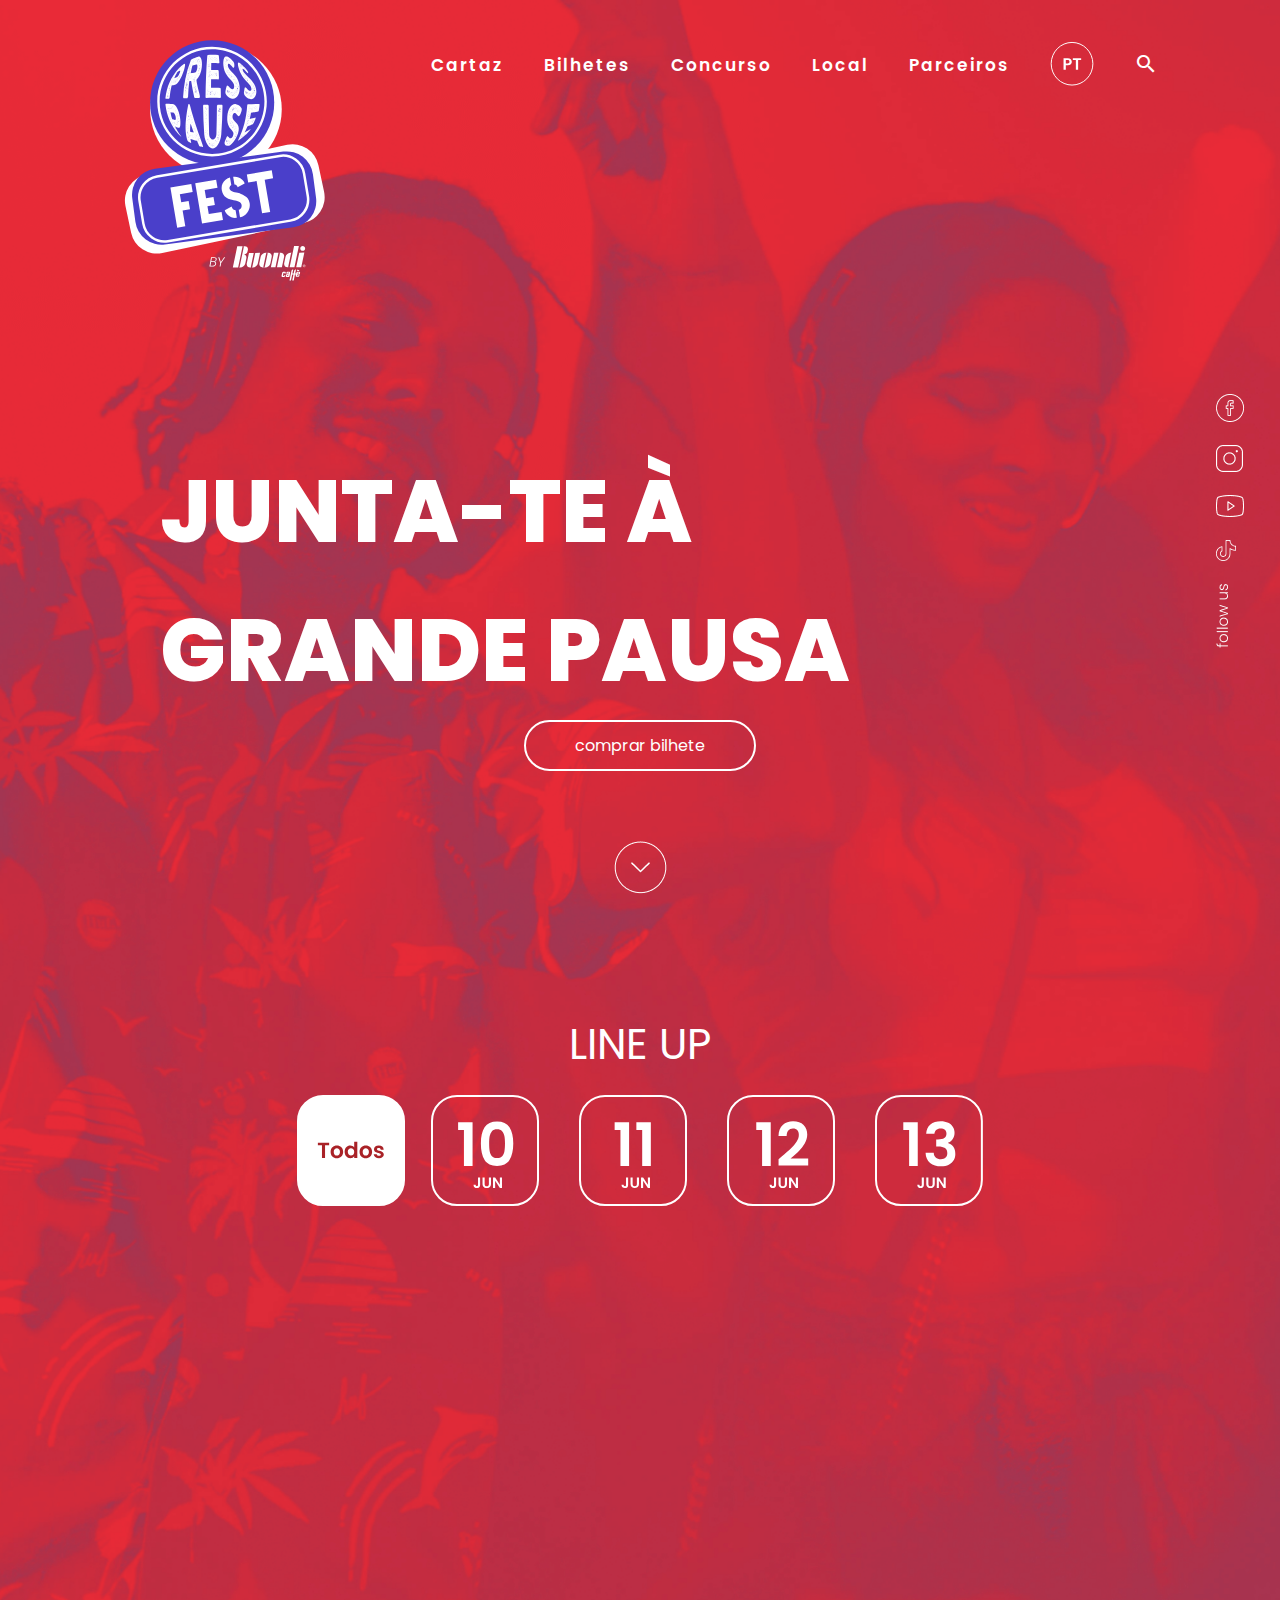
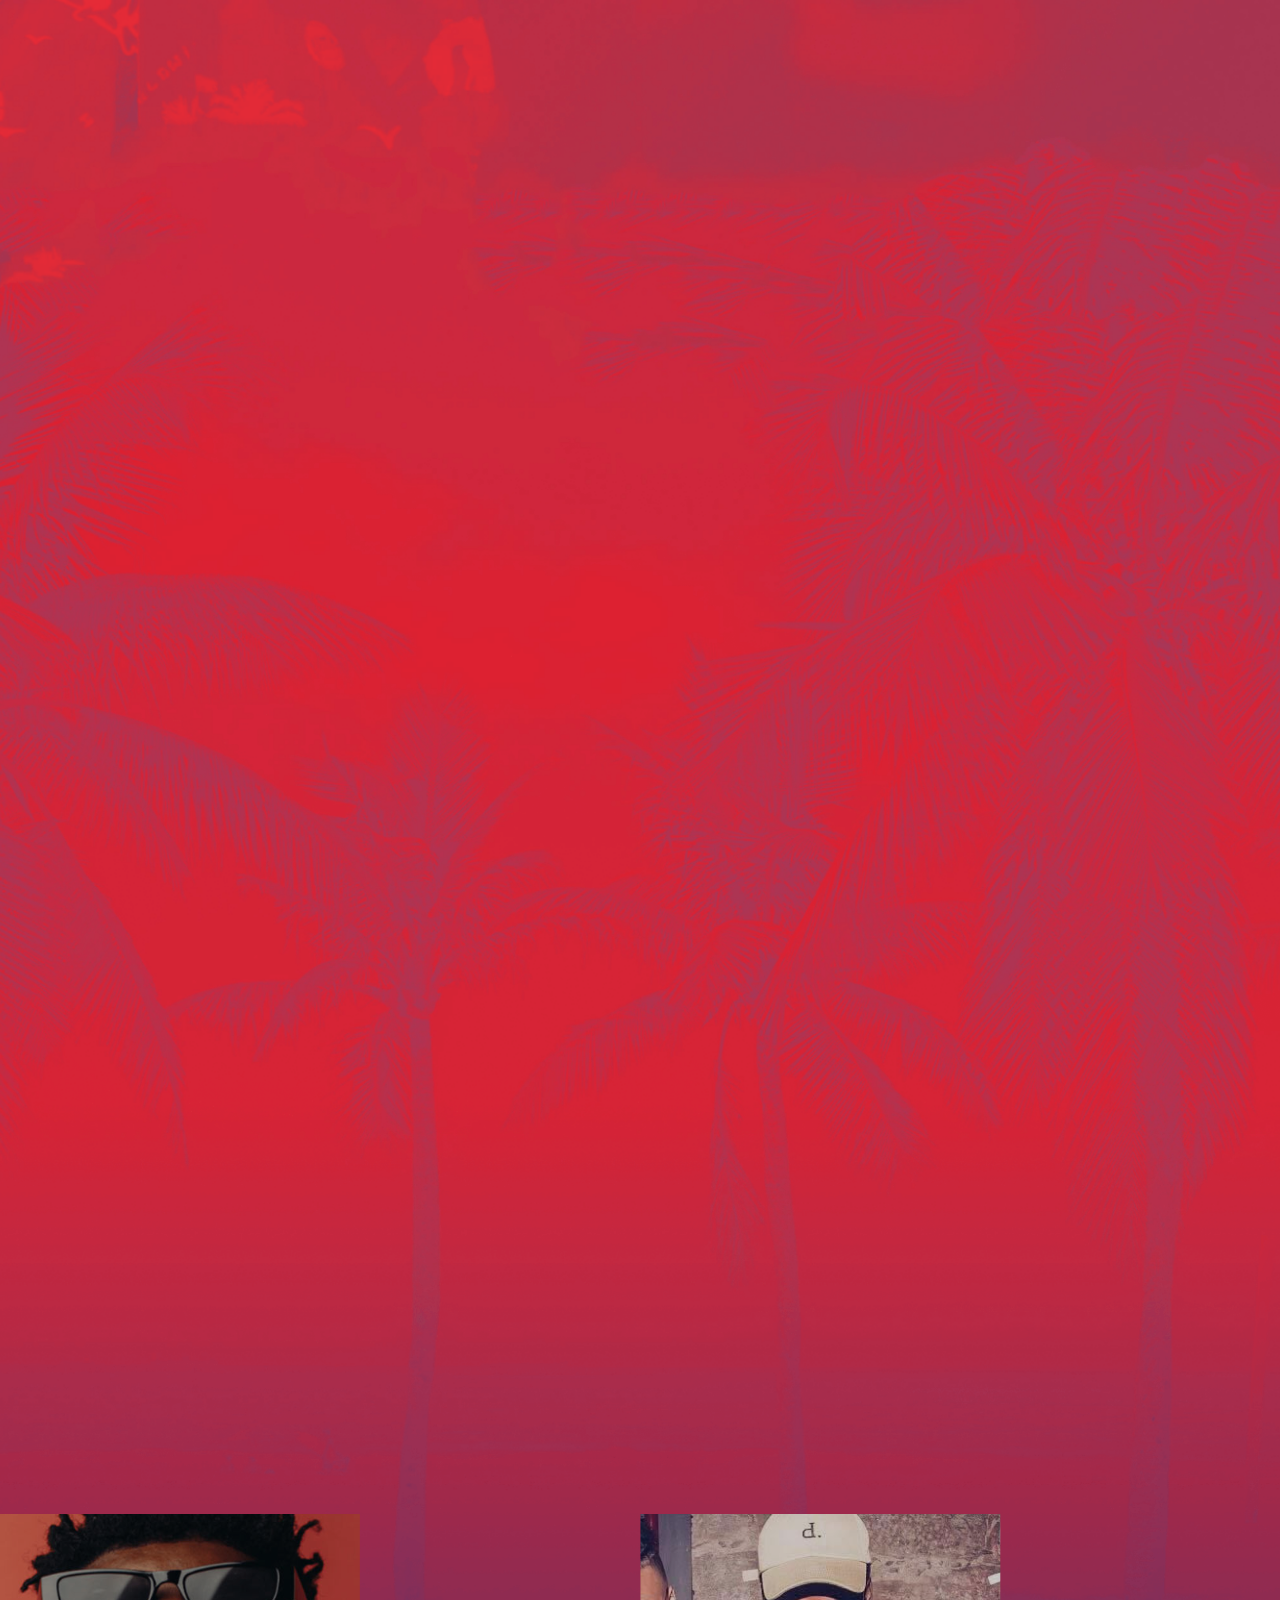
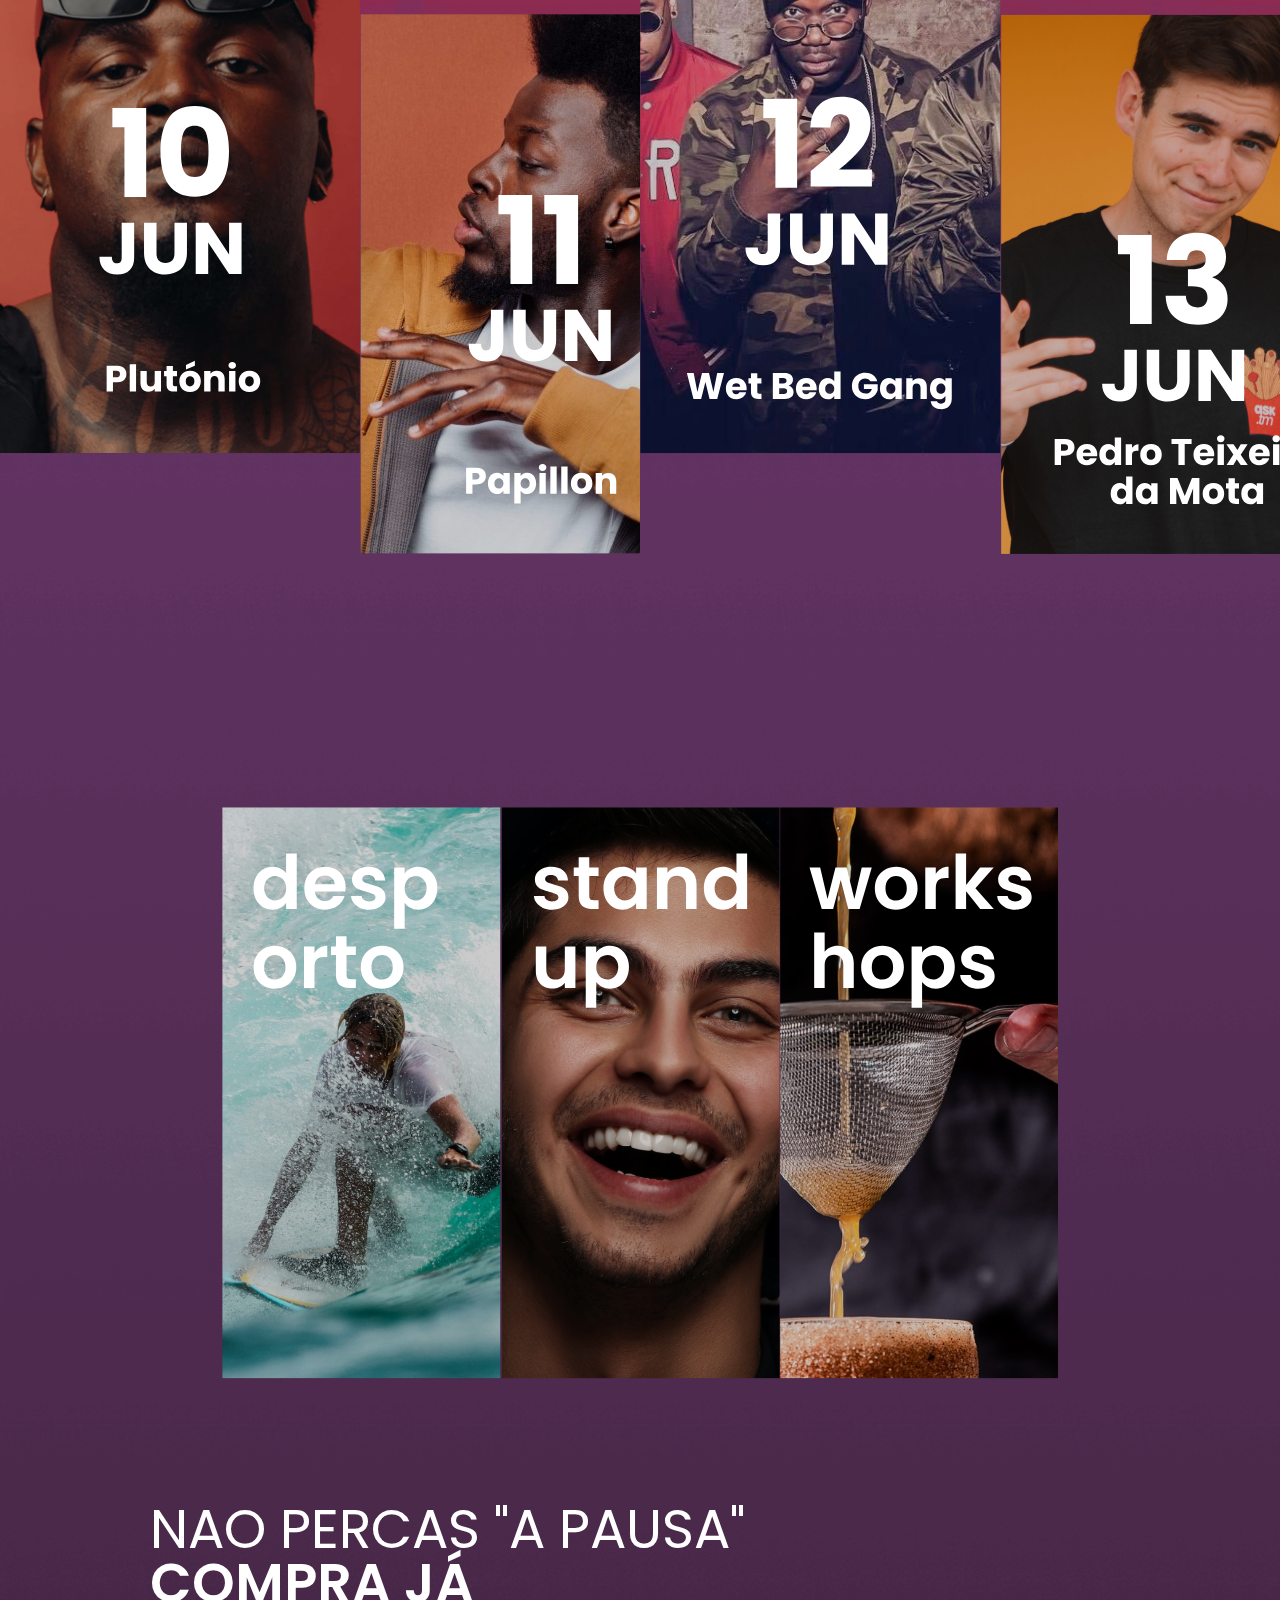
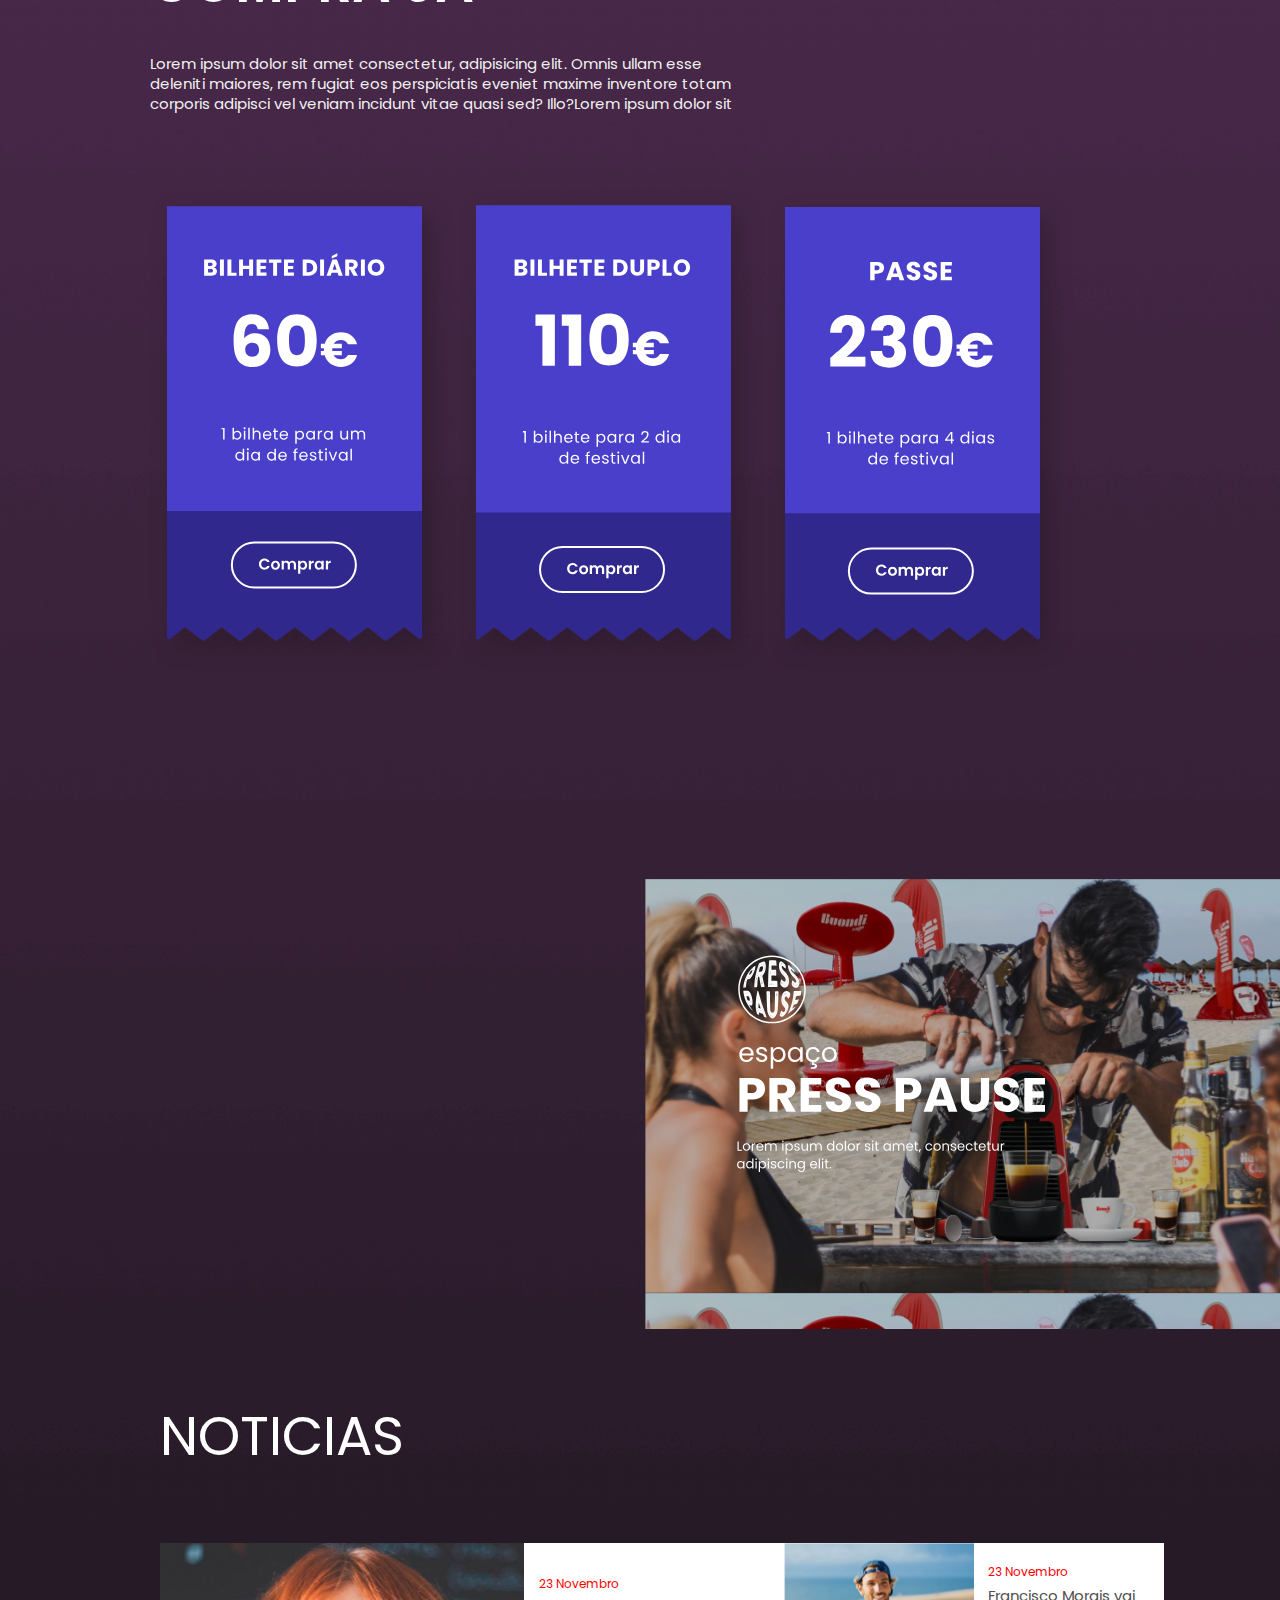
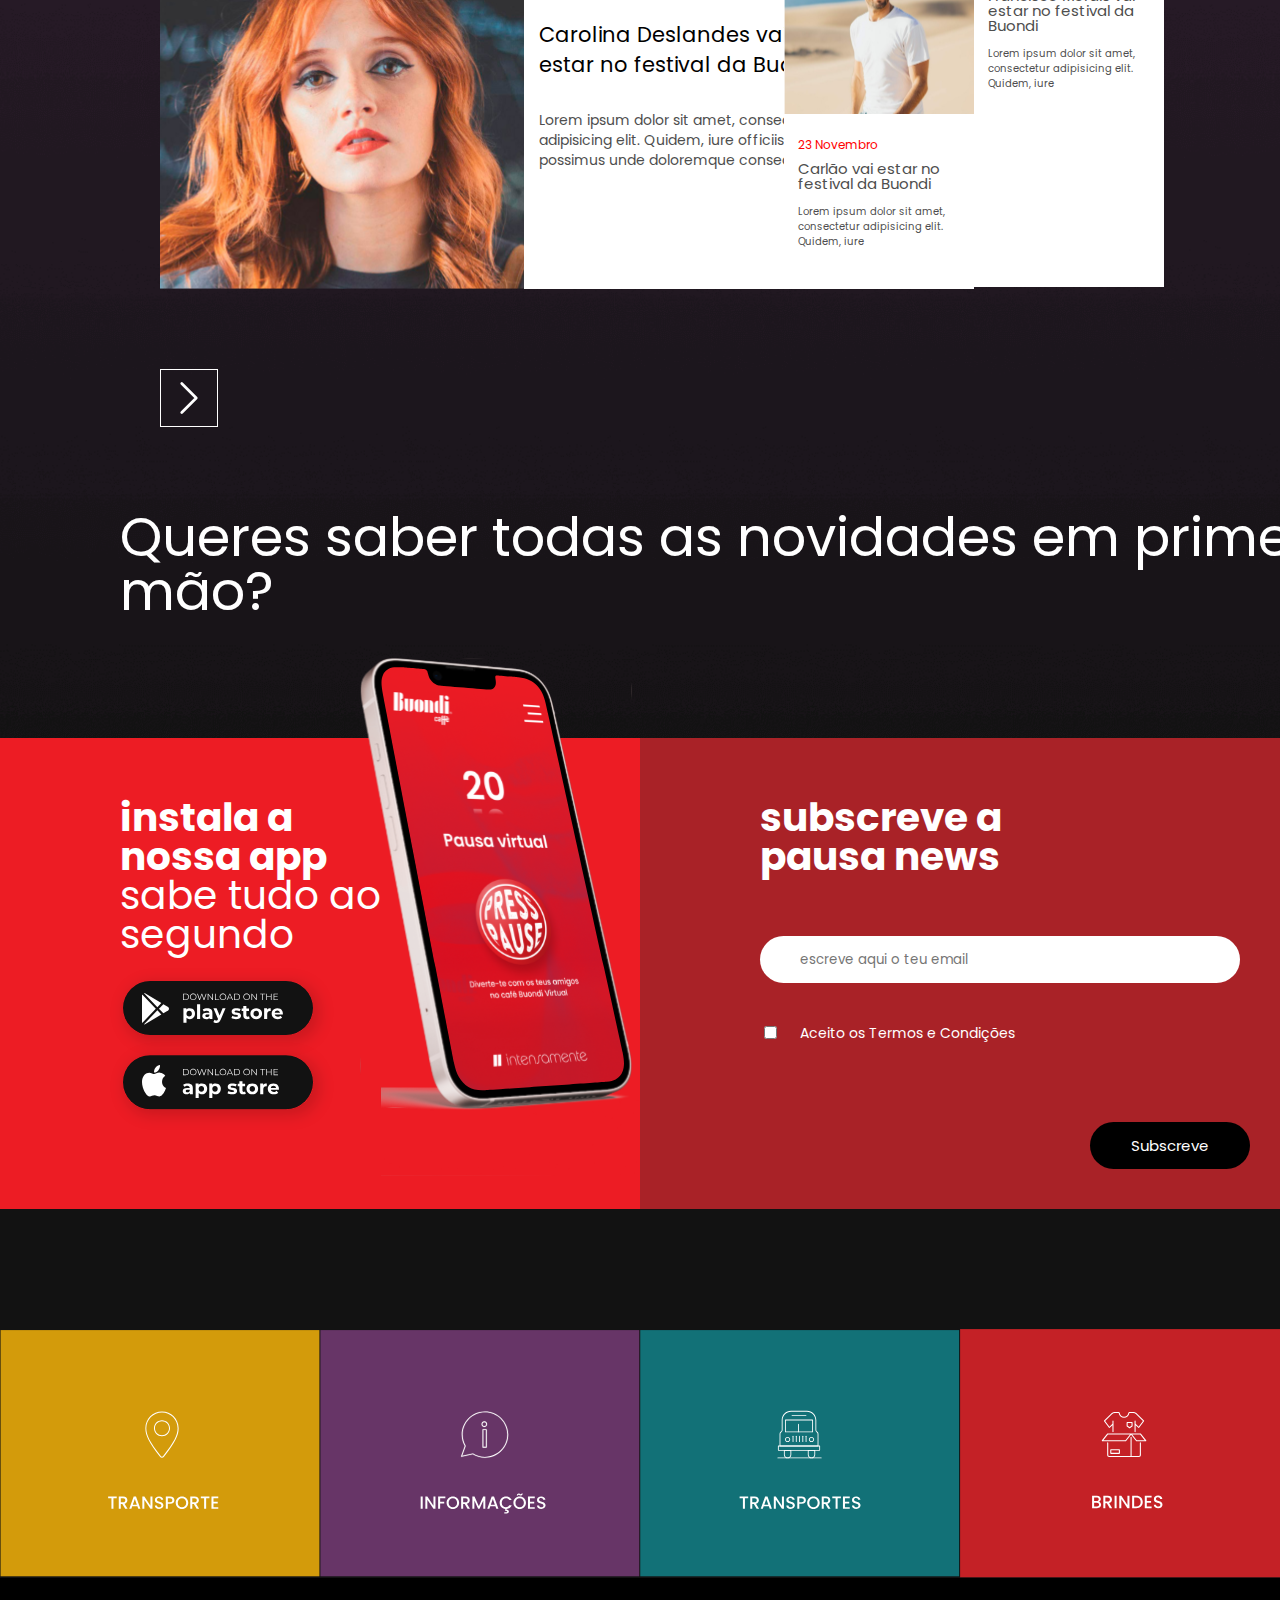
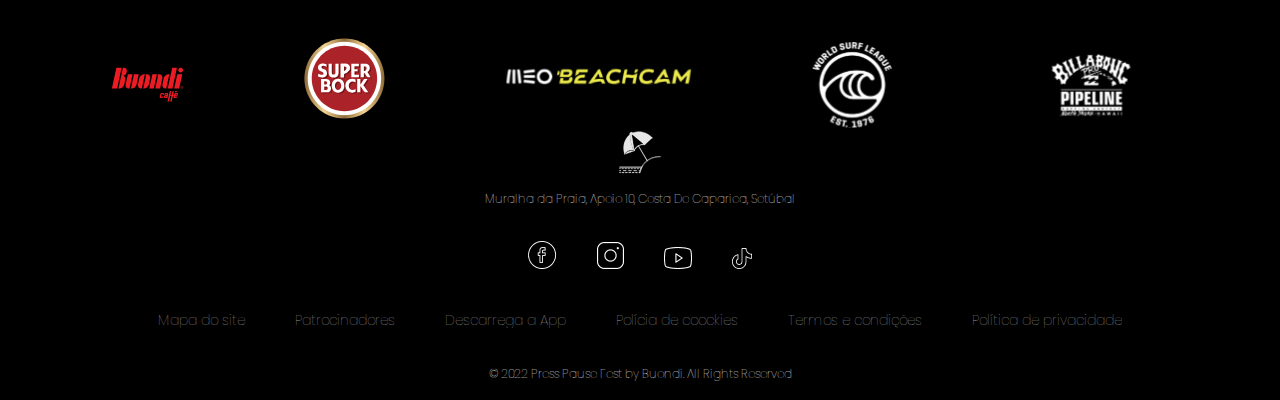
==== commit 38b9cf50: "Fix:posicao iphone" ====
--- a/index.html
+++ b/index.html
@@ -304,15 +304,19 @@
 		</div>
 		<section class="bannerNewsletter">
 			<span class="app">
-				<div class="txtInstala">
-					<h4 class="bold">instala a nossa app</h4>
-					<h4>sabe tudo ao segundo</h4>
-				</div>
-				<div class="buttonStore">
-					<img src="/imagens/novidades/Group 94.svg" alt="">
-					<img src="/imagens/novidades/Group 95.svg" alt="">
-				</div>
-				<img class="iphone" src="/imagens/novidades/iPhone-13.svg" alt="">
+				<div class="app-left">
+					<div class="txtInstala">
+						<h4 class="bold">instala a nossa app</h4>
+						<h4>sabe tudo ao segundo</h4>
+					</div>
+					<div class="buttonStore">
+						<img src="/imagens/novidades/Group 94.svg" alt="">
+						<img src="/imagens/novidades/Group 95.svg" alt="">
+					</div>
+				</div>
+				<div class="app-right">
+					<img class="iphone" src="/imagens/novidades/iPhone-13.svg" alt="">
+				</div>
 			</span>
 			<span class="newsletter">
 				<h4 class="bold">subscreve a pausa news</h4>
--- a/SCSS/main.css
+++ b/SCSS/main.css
@@ -1006,46 +1006,22 @@
   }
 }
 
-/*
-.novidade{
-    background-image: url(/imagens/novidades/newseiphone.png);
-    background-repeat: no-repeat;
-    width: 100%;
-    height: 500px;
-    margin-bottom: 120px;
-    @media screen and (max-width: 400px){
-        display: none;
-    }
-}
-
-.novidadeMobile {
-    background-image: url(/imagens/novidades/mobile_newsiphone.png);
-    background-repeat: no-repeat;
-    background-position: center;
-    width: 100%;
-    height: 800px;
-    margin-bottom: 120px;
-    @media screen and (min-width: 401px){
-        display: none;
-    }
-}
-*/
 .tituloNovidades h3 {
   color: white;
   font-family: "Poppins", sans-serif;
   font-size: 54px;
-  width: 1000px;
+  width: 100%;
   margin-left: 120px;
 }
 
 .bannerNewsletter {
-  overflow: hidden;
   display: -ms-grid;
   display: grid;
   -ms-grid-columns: 50% 50%;
       grid-template-columns: 50% 50%;
   place-items: center;
   margin-bottom: 120px;
+  margin-top: 120px;
 }
 
 @media screen and (max-width: 400px) {
@@ -1056,10 +1032,14 @@
 }
 
 .bannerNewsletter .app {
+  display: -ms-grid;
+  display: grid;
+  -ms-grid-columns: 50% 50%;
+      grid-template-columns: 50% 50%;
+  grid-gap: 40px;
   background-color: #ED1C24;
   width: 100%;
   height: 100%;
-  position: relative;
 }
 
 .bannerNewsletter .app .txtInstala {
@@ -1082,19 +1062,23 @@
 }
 
 .bannerNewsletter .app .buttonStore {
-  display: -ms-grid;
-  display: grid;
   margin-left: 110px;
-  margin-top: 40px;
+  margin-top: 60px;
+  display: -webkit-box;
+  display: -ms-flexbox;
+  display: flex;
+  -ms-flex-wrap: wrap;
+      flex-wrap: wrap;
+  height: 150px;
 }
 
 .bannerNewsletter .app img {
-  position: absolute;
+  margin-top: -80px;
 }
 
 .bannerNewsletter .newsletter {
   background-color: #A92227;
-  height: 600px;
+  height: 100%;
   width: 100%;
 }
 
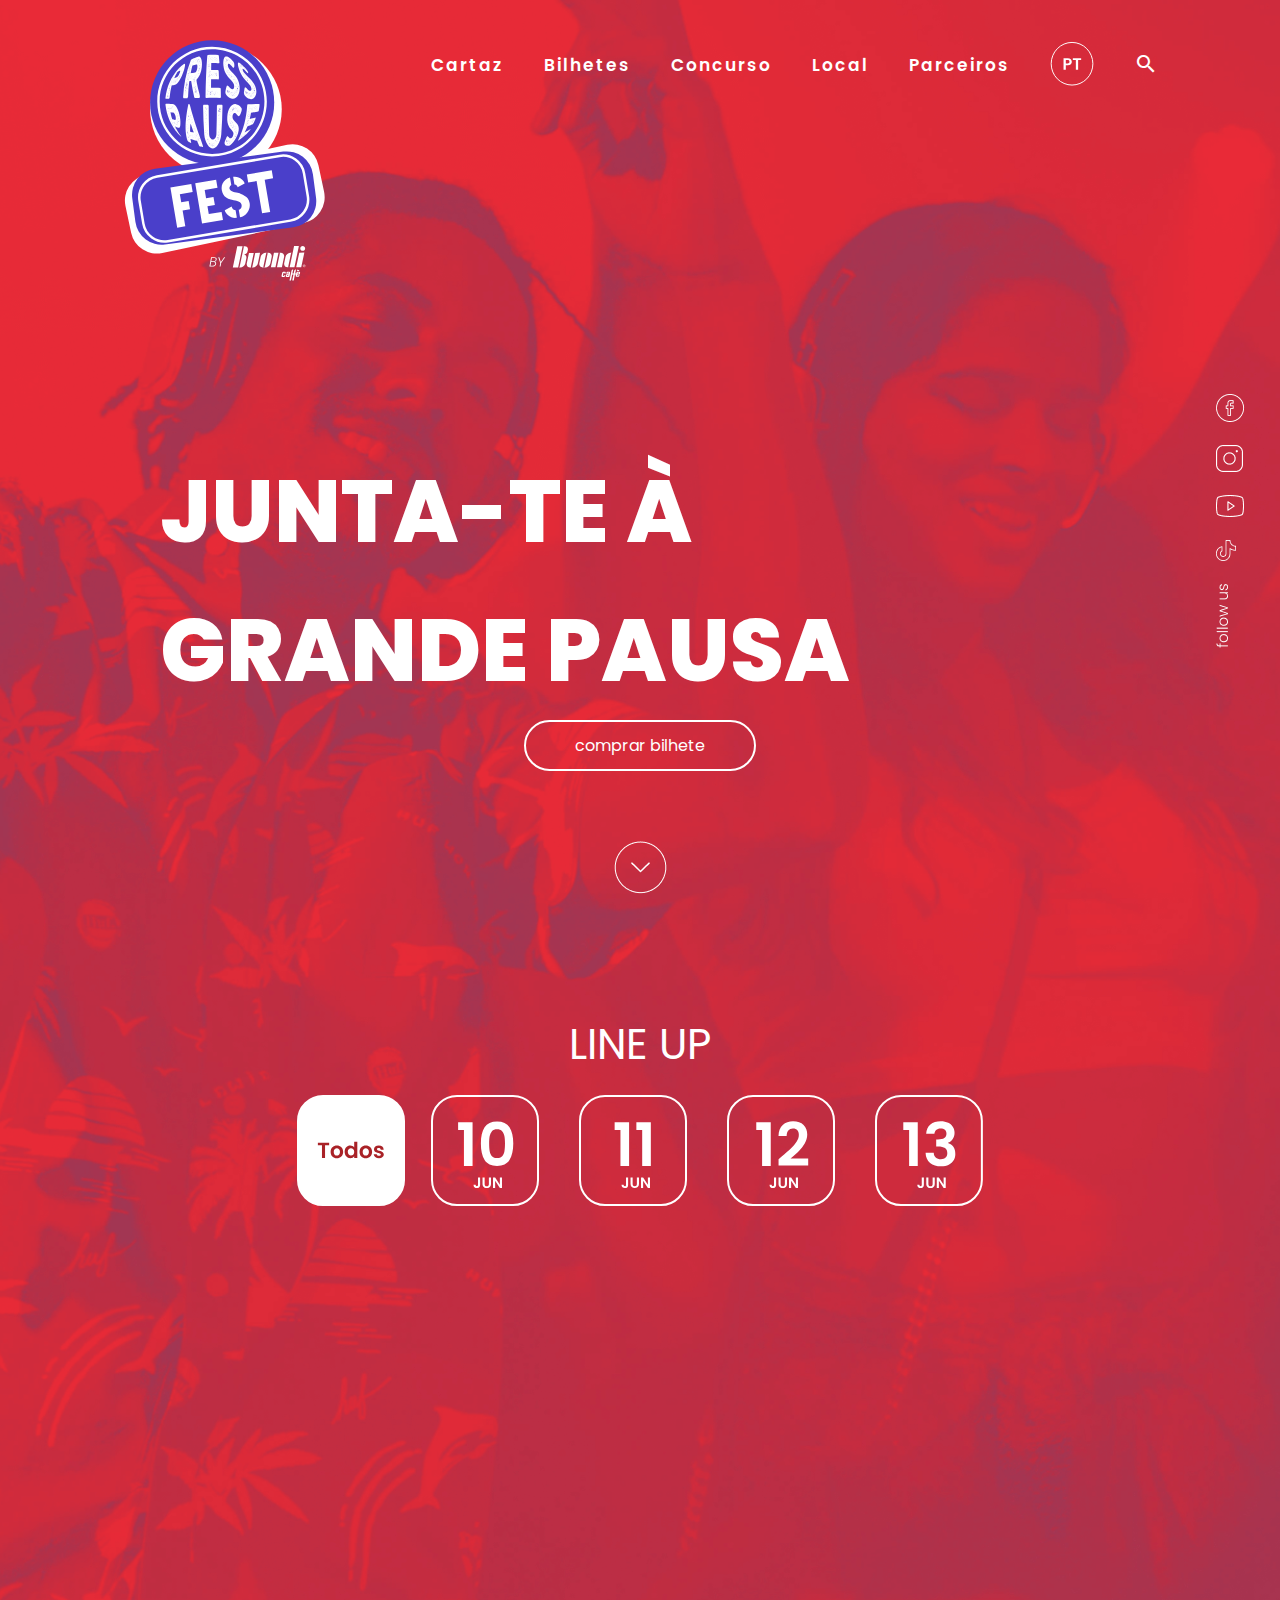
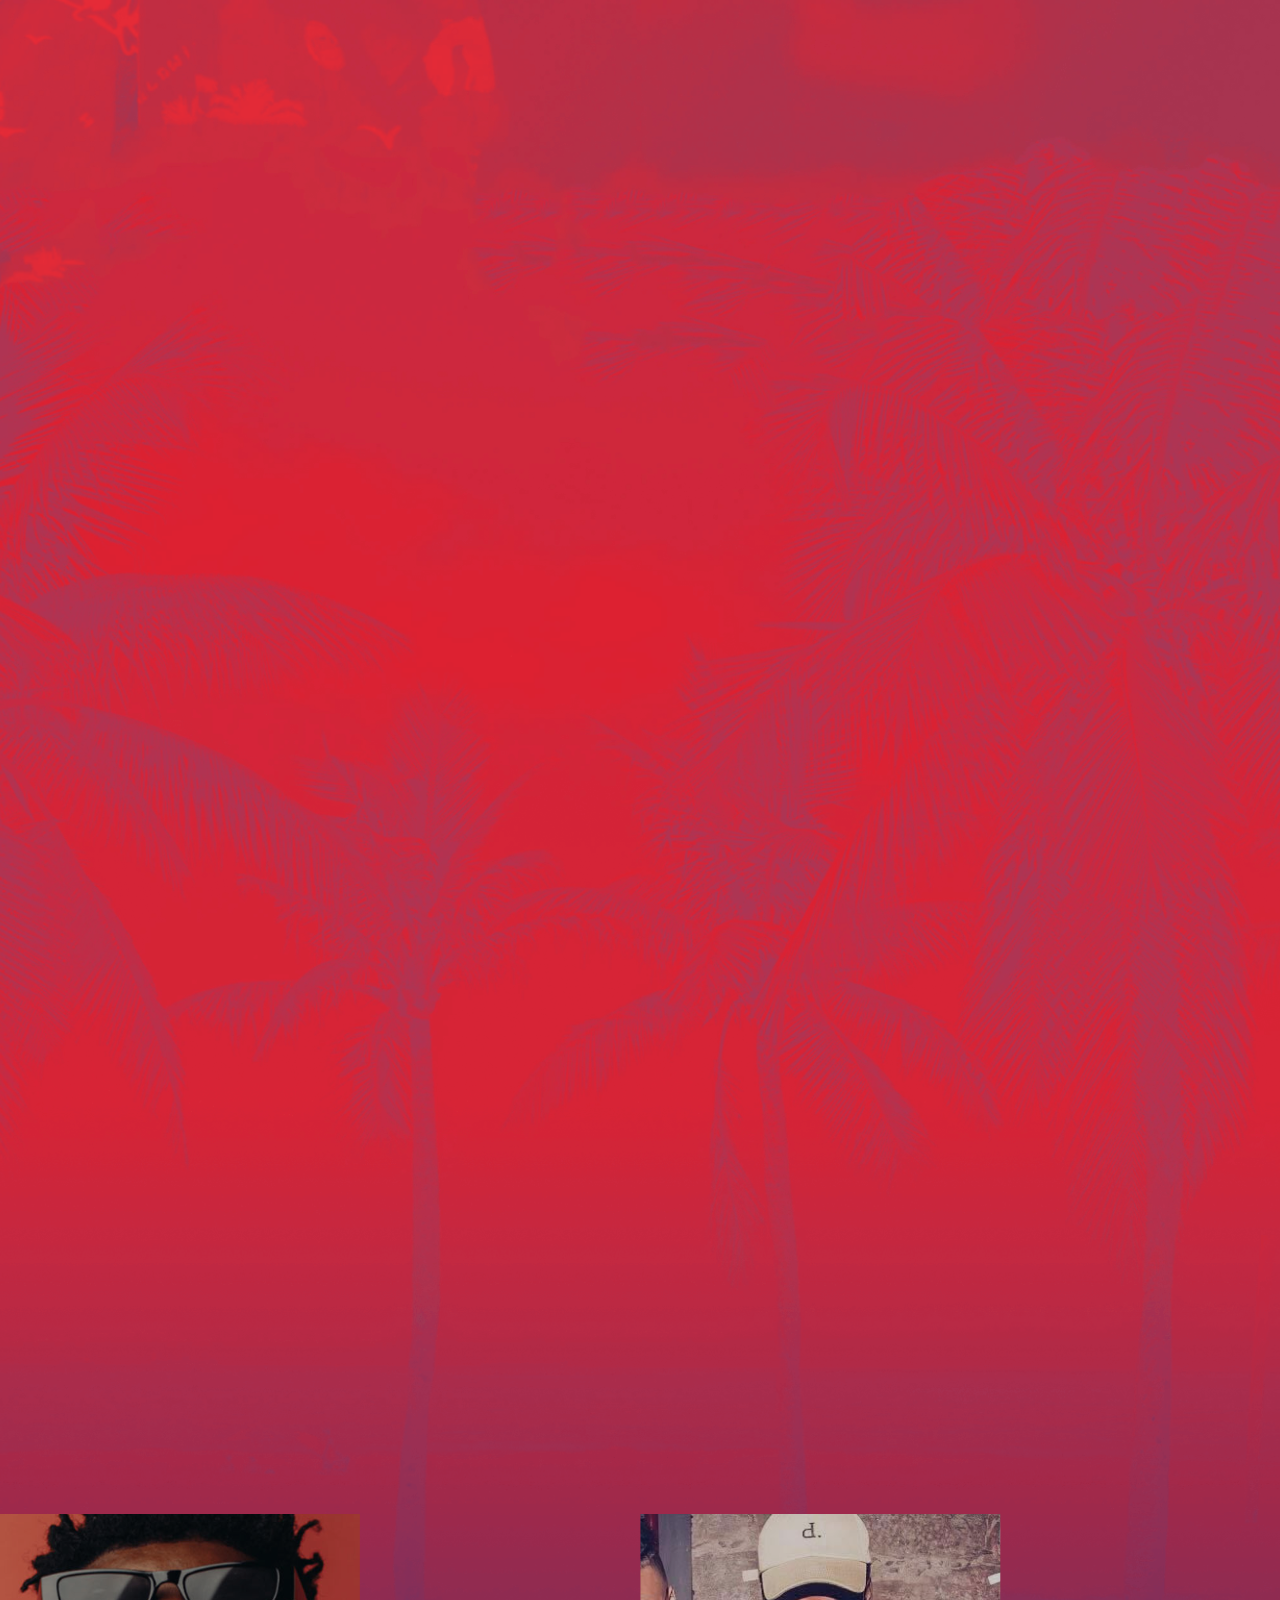
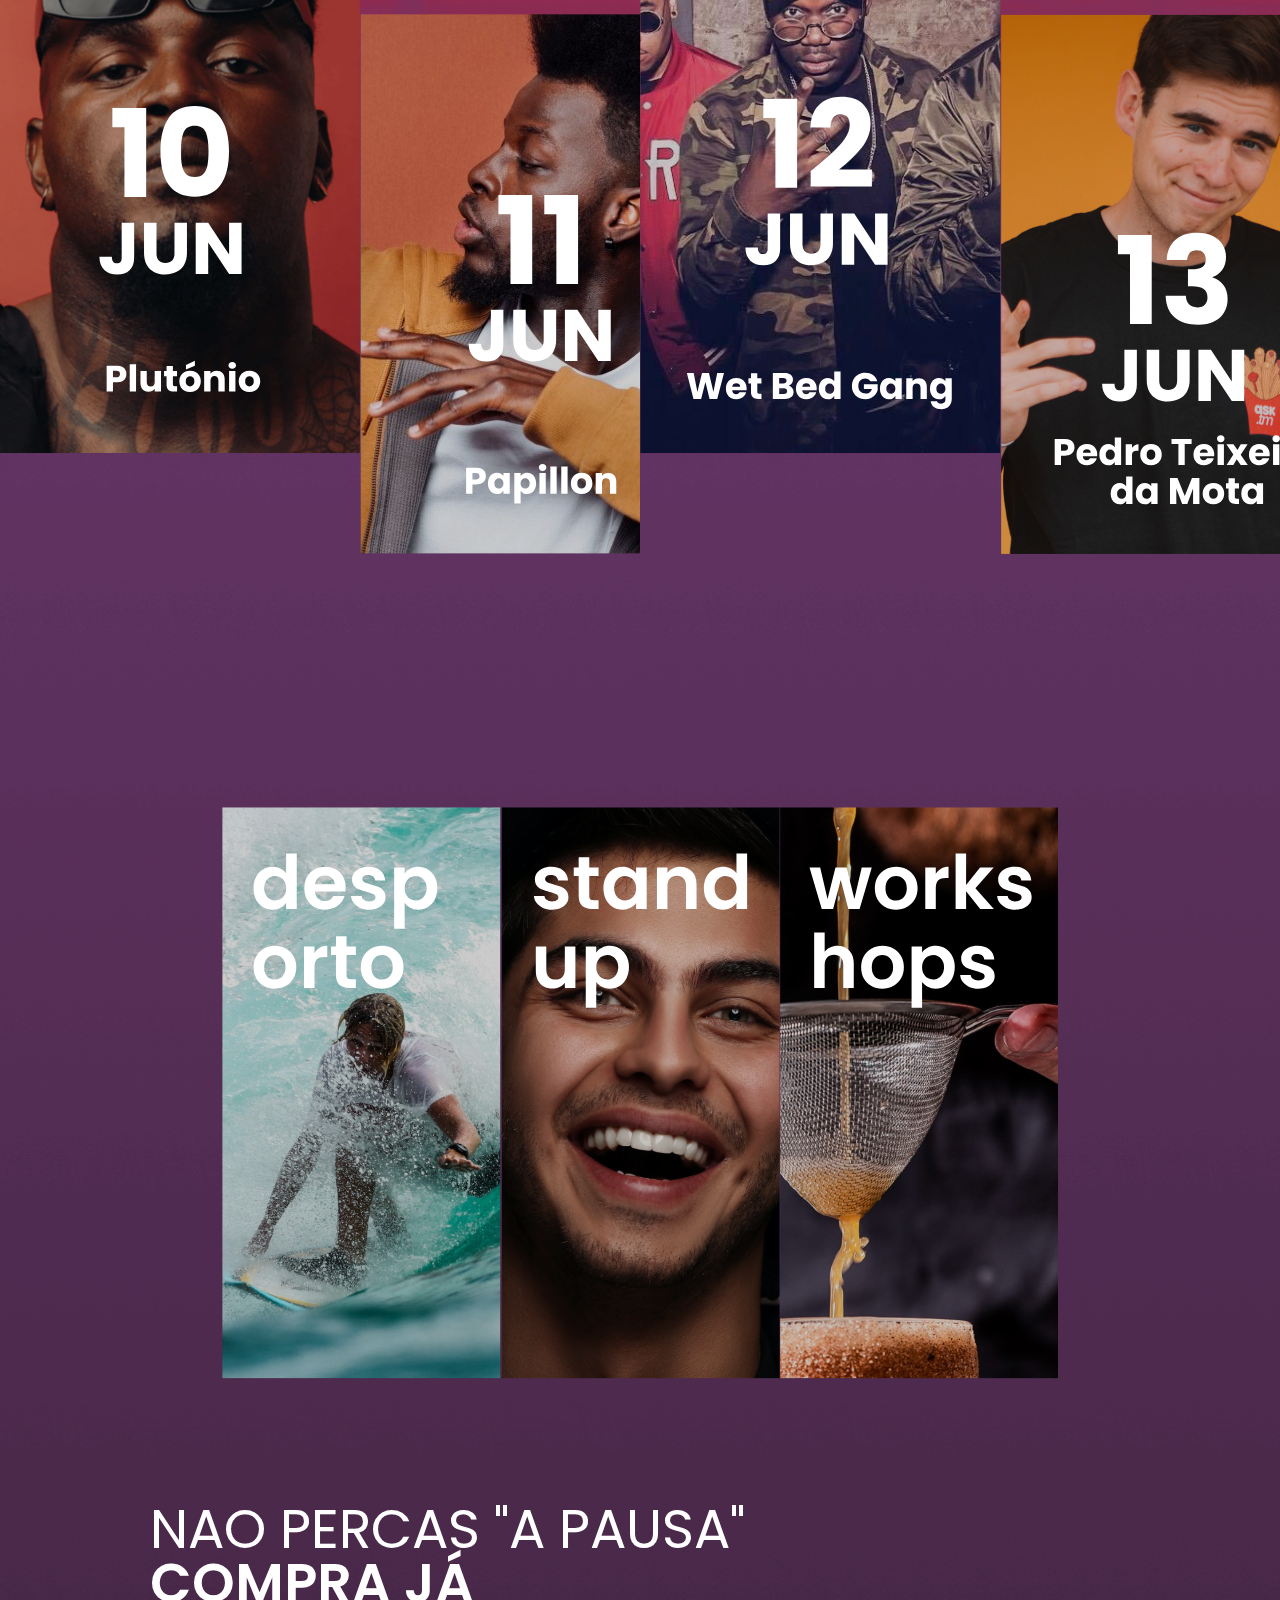
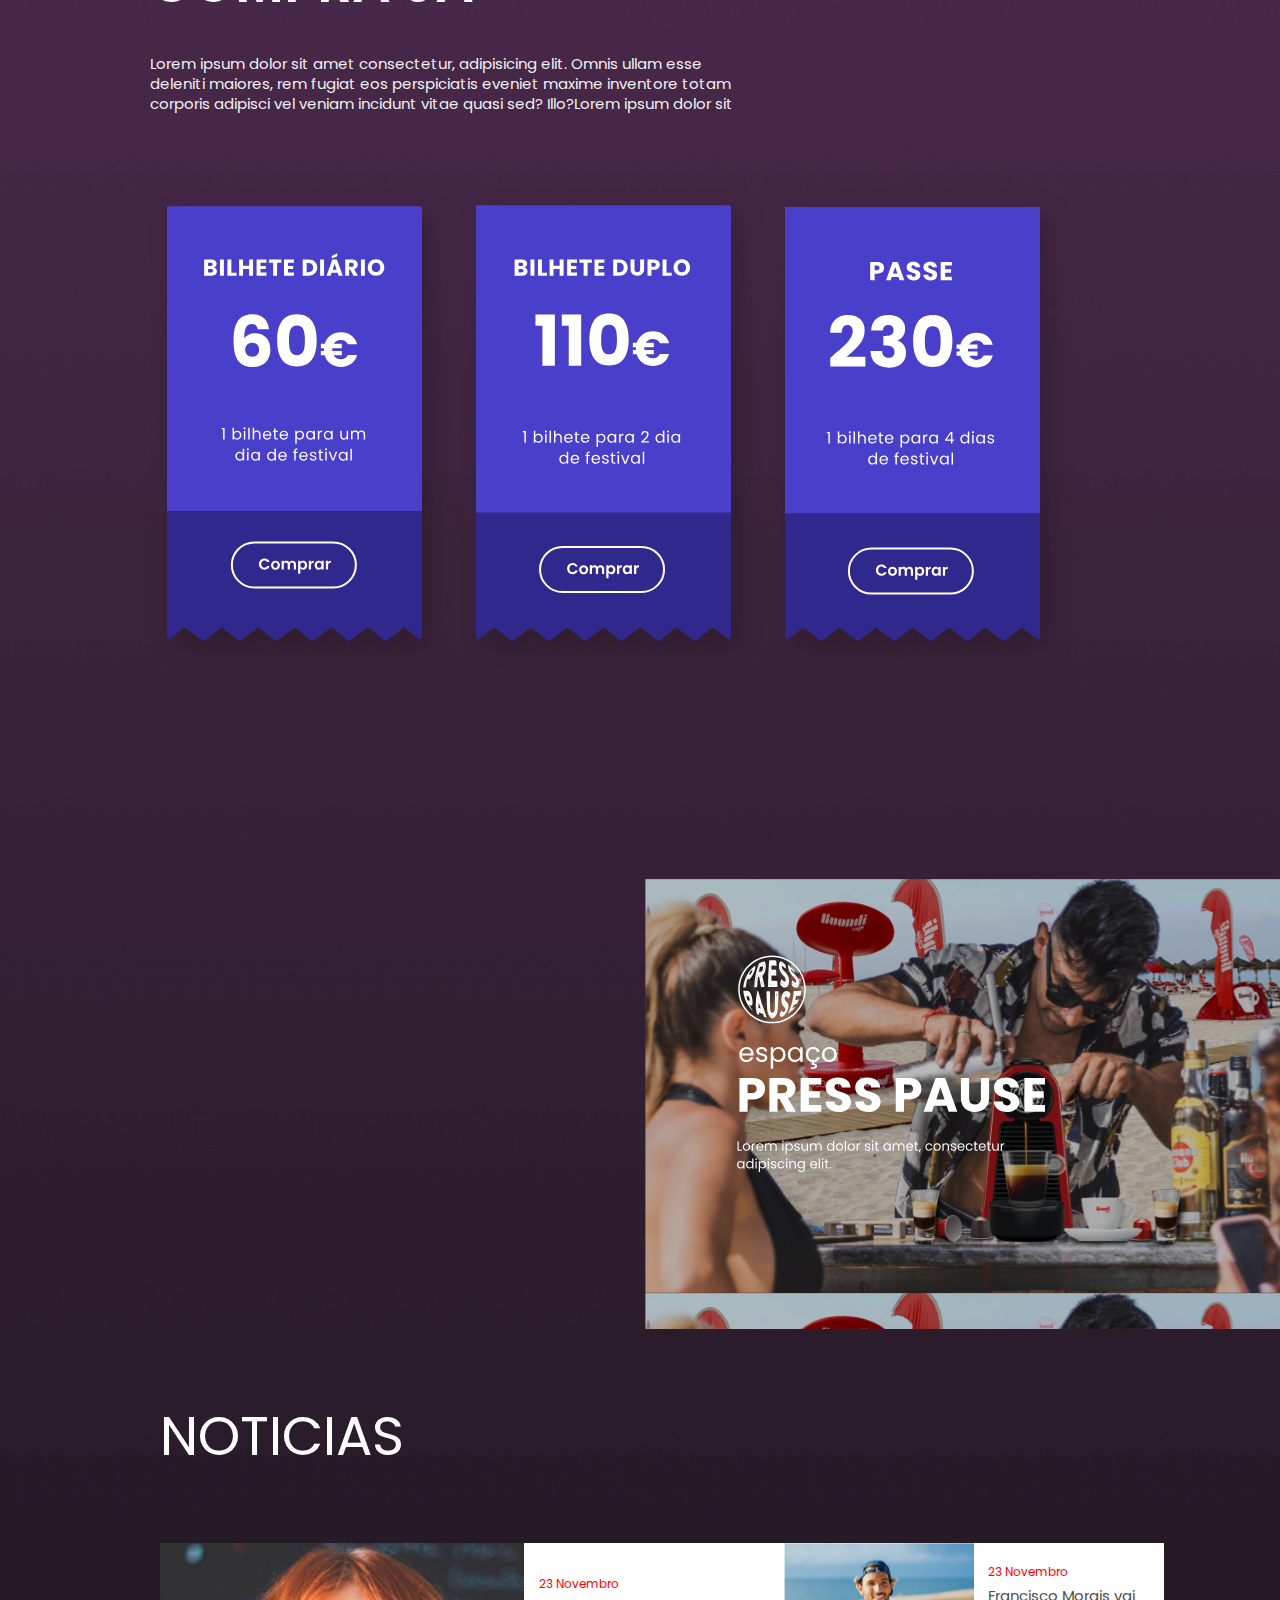
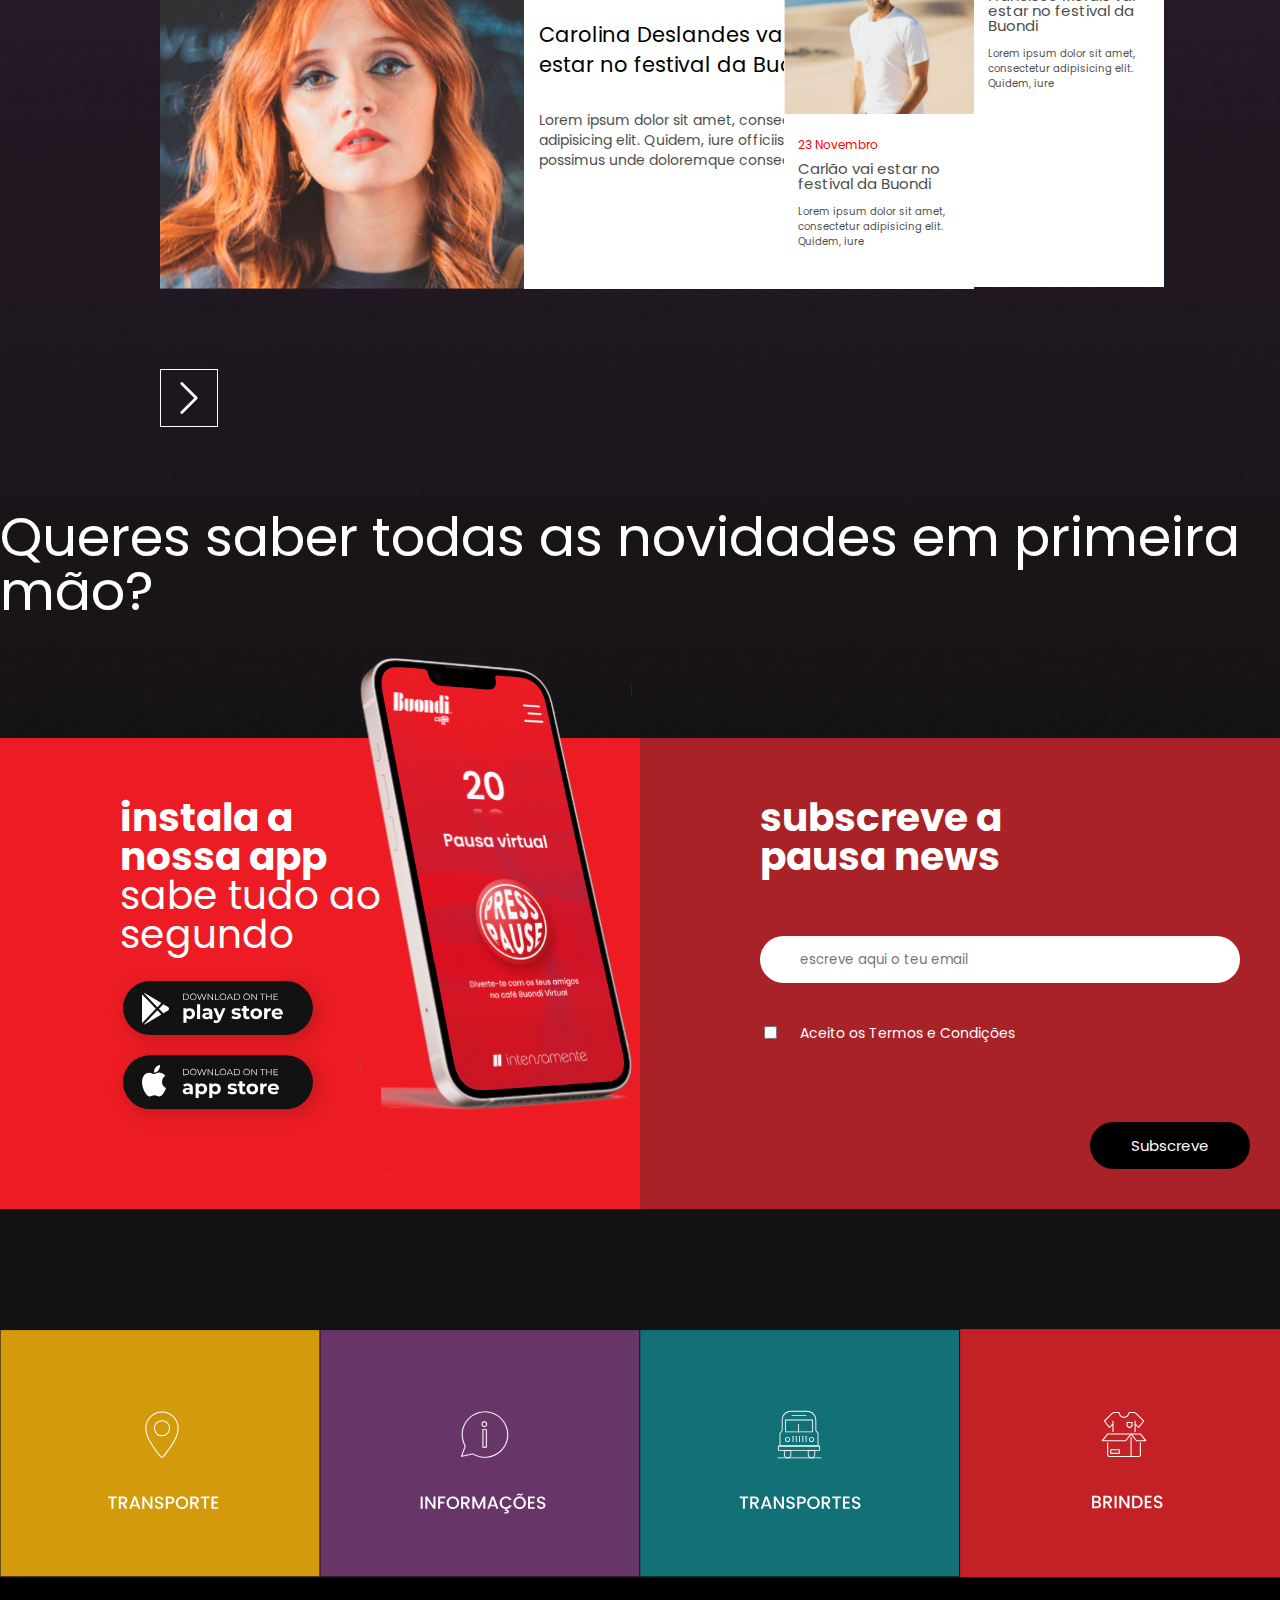
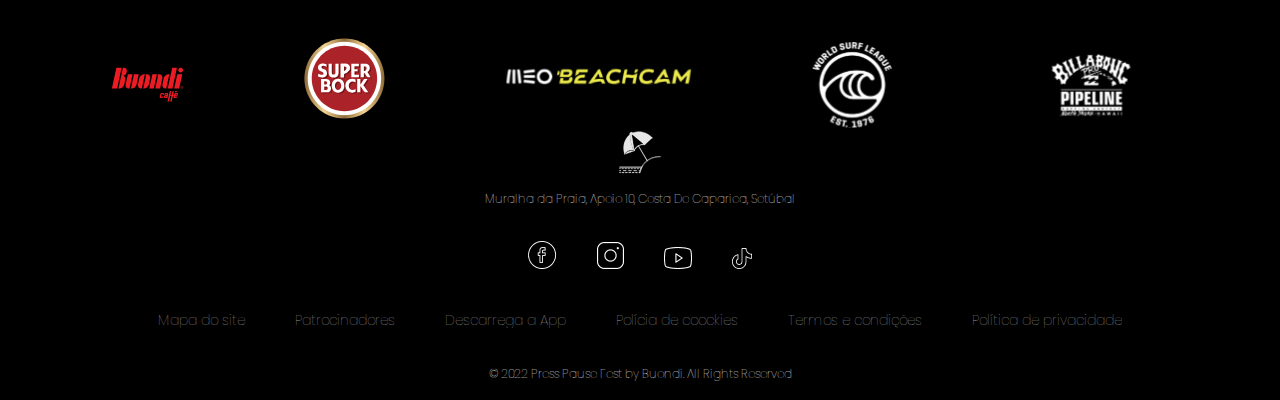
==== commit 4ef691d7: "Fix: responsive newsletter" ====
--- a/index.html
+++ b/index.html
@@ -316,6 +316,7 @@
 				</div>
 				<div class="app-right">
 					<img class="iphone" src="/imagens/novidades/iPhone-13.svg" alt="">
+					<img class="iphoneMenor" src="/imagens/novidades/iPhonemenor.svg" alt="">
 				</div>
 			</span>
 			<span class="newsletter">
--- a/SCSS/main.css
+++ b/SCSS/main.css
@@ -66,10 +66,9 @@
 
 @media screen and (max-width: 400px) {
   body {
-    background-size: cover;
-    background-position: center center;
-    -o-object-fit: cover;
-       object-fit: cover;
+    background-repeat: no-repeat;
+    background-size: auto 50%;
+    background-position: top center;
   }
 }
 
@@ -648,6 +647,7 @@
     display: flex;
     overflow: hidden;
     margin-bottom: 20px;
+    background-color: purple;
   }
 }
 
@@ -1010,8 +1010,13 @@
   color: white;
   font-family: "Poppins", sans-serif;
   font-size: 54px;
-  width: 100%;
-  margin-left: 120px;
+  background-color: #181418;
+}
+
+@media screen and (max-width: 400px) {
+  .tituloNovidades h3 {
+    font-size: 32px;
+  }
 }
 
 .bannerNewsletter {
@@ -1022,12 +1027,16 @@
   place-items: center;
   margin-bottom: 120px;
   margin-top: 120px;
+  background-color: #181418;
 }
 
 @media screen and (max-width: 400px) {
   .bannerNewsletter {
-    overflow: hidden;
     width: 100%;
+    display: -ms-grid;
+    display: grid;
+    -ms-grid-columns: 100%;
+        grid-template-columns: 100%;
   }
 }
 
@@ -1042,16 +1051,39 @@
   height: 100%;
 }
 
+@media screen and (max-width: 400px) {
+  .bannerNewsletter .app {
+    display: -ms-grid;
+    display: grid;
+    -ms-grid-columns: 50% 50%;
+        grid-template-columns: 50% 50%;
+    grid-gap: 5px;
+  }
+}
+
 .bannerNewsletter .app .txtInstala {
   width: 300px;
   margin-left: 120px;
   margin-top: 60px;
 }
 
+@media screen and (max-width: 400px) {
+  .bannerNewsletter .app .txtInstala {
+    margin: 20px 0 20px 20px;
+    width: 150px;
+  }
+}
+
 .bannerNewsletter .app .txtInstala h4 {
   color: white;
   font-family: "Poppins", sans-serif;
   font-size: 39px;
+}
+
+@media screen and (max-width: 400px) {
+  .bannerNewsletter .app .txtInstala h4 {
+    font-size: 24px;
+  }
 }
 
 .bannerNewsletter .app .txtInstala .bold {
@@ -1059,6 +1091,12 @@
   font-family: "Poppins", sans-serif;
   font-size: 39px;
   font-weight: bold;
+}
+
+@media screen and (max-width: 400px) {
+  .bannerNewsletter .app .txtInstala .bold {
+    font-size: 24px;
+  }
 }
 
 .bannerNewsletter .app .buttonStore {
@@ -1072,8 +1110,36 @@
   height: 150px;
 }
 
+@media screen and (max-width: 400px) {
+  .bannerNewsletter .app .buttonStore {
+    margin: 40px 0 0 10px;
+  }
+}
+
 .bannerNewsletter .app img {
   margin-top: -80px;
+}
+
+@media screen and (max-width: 400px) {
+  .bannerNewsletter .app img {
+    margin-top: -40px;
+  }
+}
+
+.bannerNewsletter .app .iphoneMenor {
+  display: none;
+}
+
+@media screen and (max-width: 400px) {
+  .bannerNewsletter .app .iphoneMenor {
+    display: block;
+  }
+}
+
+@media screen and (max-width: 400px) {
+  .bannerNewsletter .app .iphone {
+    display: none;
+  }
 }
 
 .bannerNewsletter .newsletter {
@@ -1092,6 +1158,14 @@
   width: 300px;
 }
 
+@media screen and (max-width: 400px) {
+  .bannerNewsletter .newsletter .bold {
+    margin: 60px 0 0 45px;
+    font-size: 24px;
+    width: 100%;
+  }
+}
+
 .bannerNewsletter .newsletter form .email {
   width: 440px;
   height: 47px;
@@ -1105,6 +1179,7 @@
 @media screen and (max-width: 400px) {
   .bannerNewsletter .newsletter form .email {
     width: 300px;
+    margin: 40px 10px 0 30px;
   }
 }
 
@@ -1117,6 +1192,12 @@
   -webkit-box-align: center;
       -ms-flex-align: center;
           align-items: center;
+}
+
+@media screen and (max-width: 400px) {
+  .bannerNewsletter .newsletter form .condicoes {
+    margin-left: 40px;
+  }
 }
 
 .bannerNewsletter .newsletter form .condicoes h6 {
@@ -1139,6 +1220,12 @@
   font-size: 15px;
   text-decoration: none;
   margin: 80px 40px 40px 450px;
+}
+
+@media screen and (max-width: 400px) {
+  .bannerNewsletter .newsletter .buttonSubs {
+    margin-left: 120px;
+  }
 }
 
 .bannerNewsletter .newsletter .buttonSubs a {
